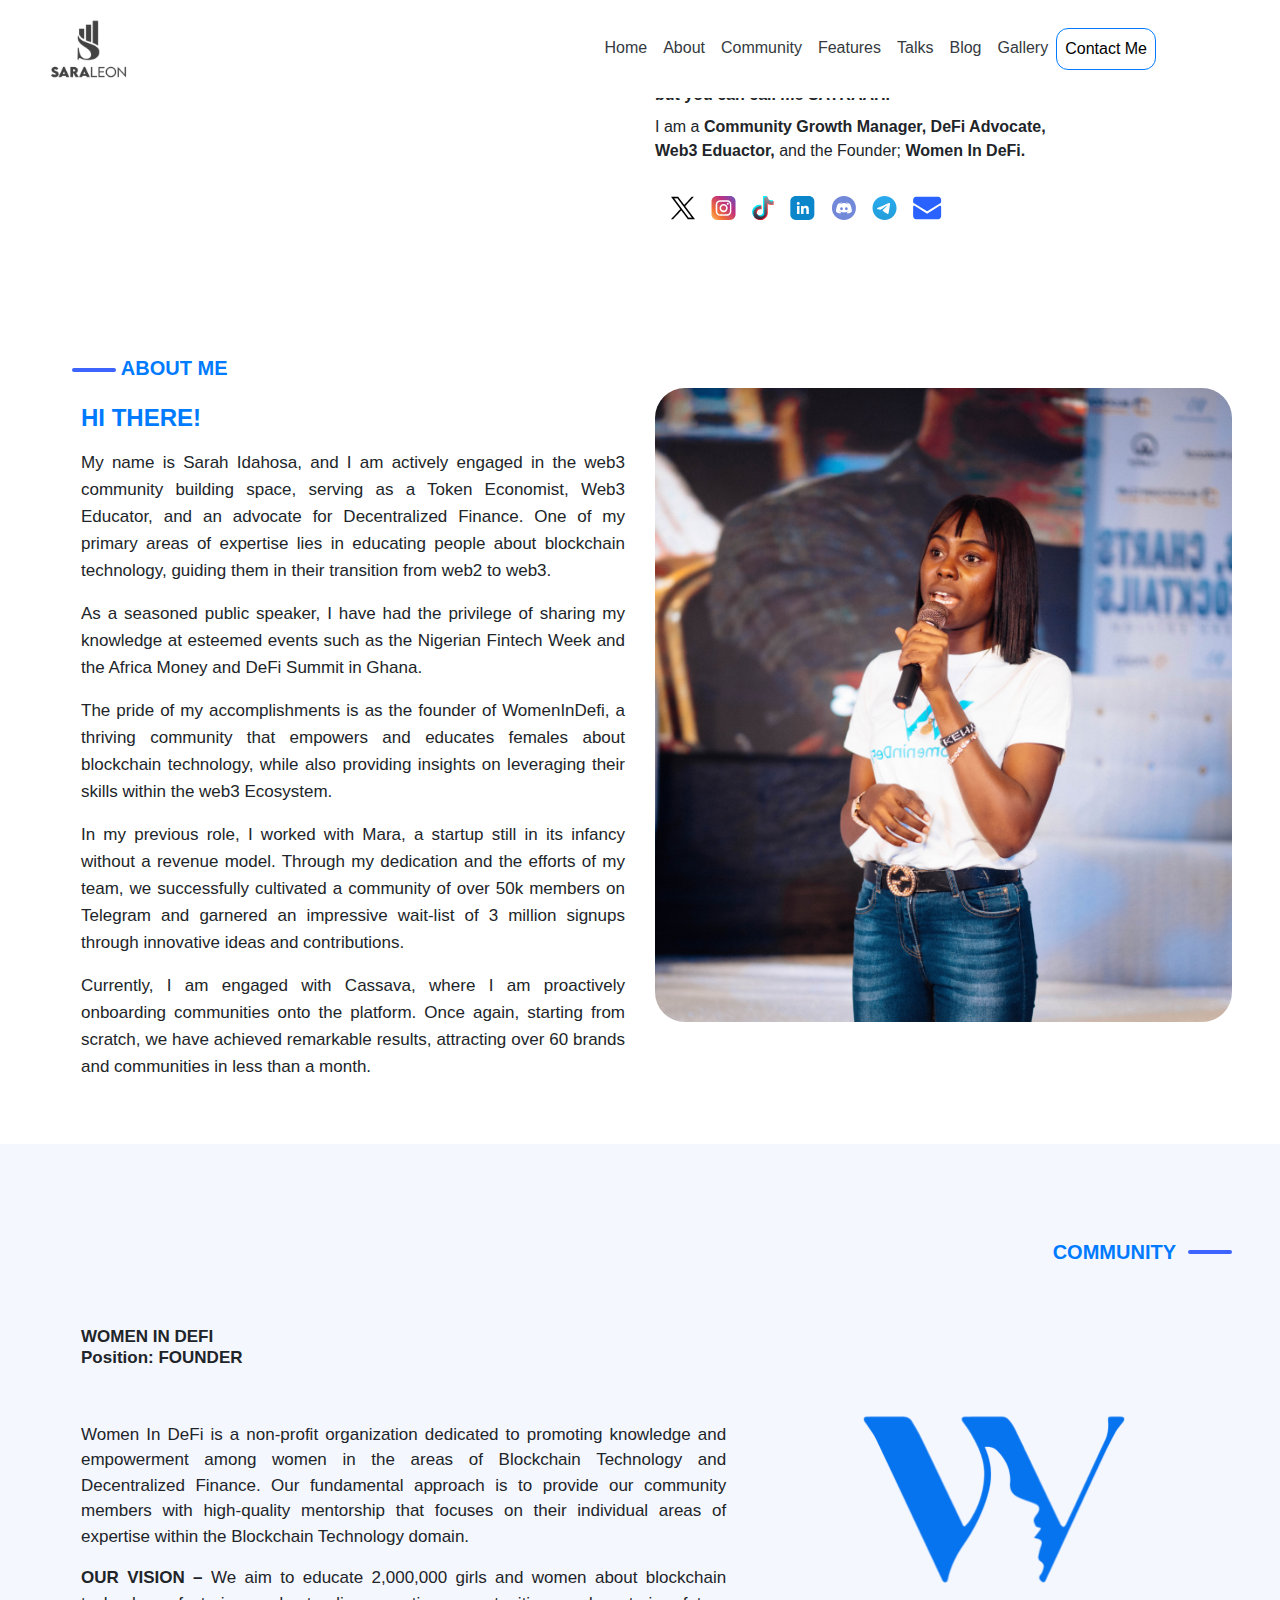
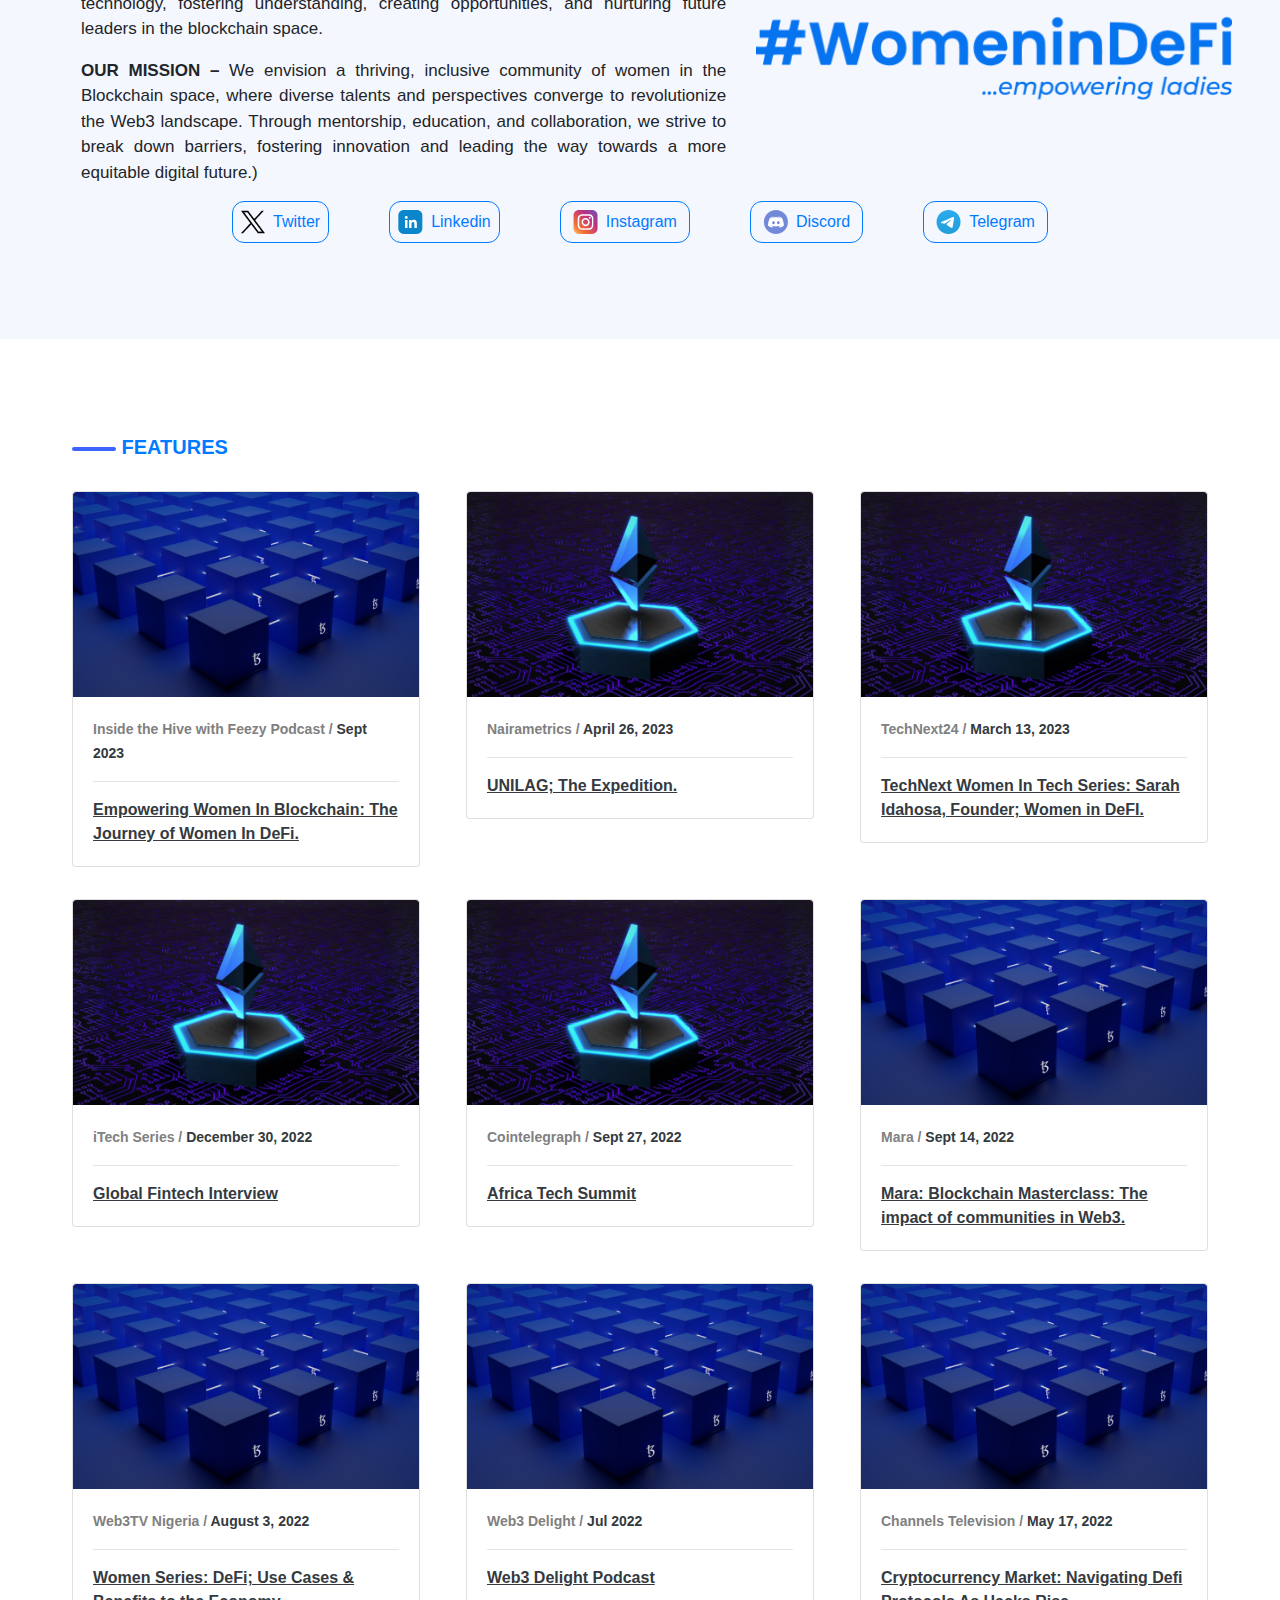
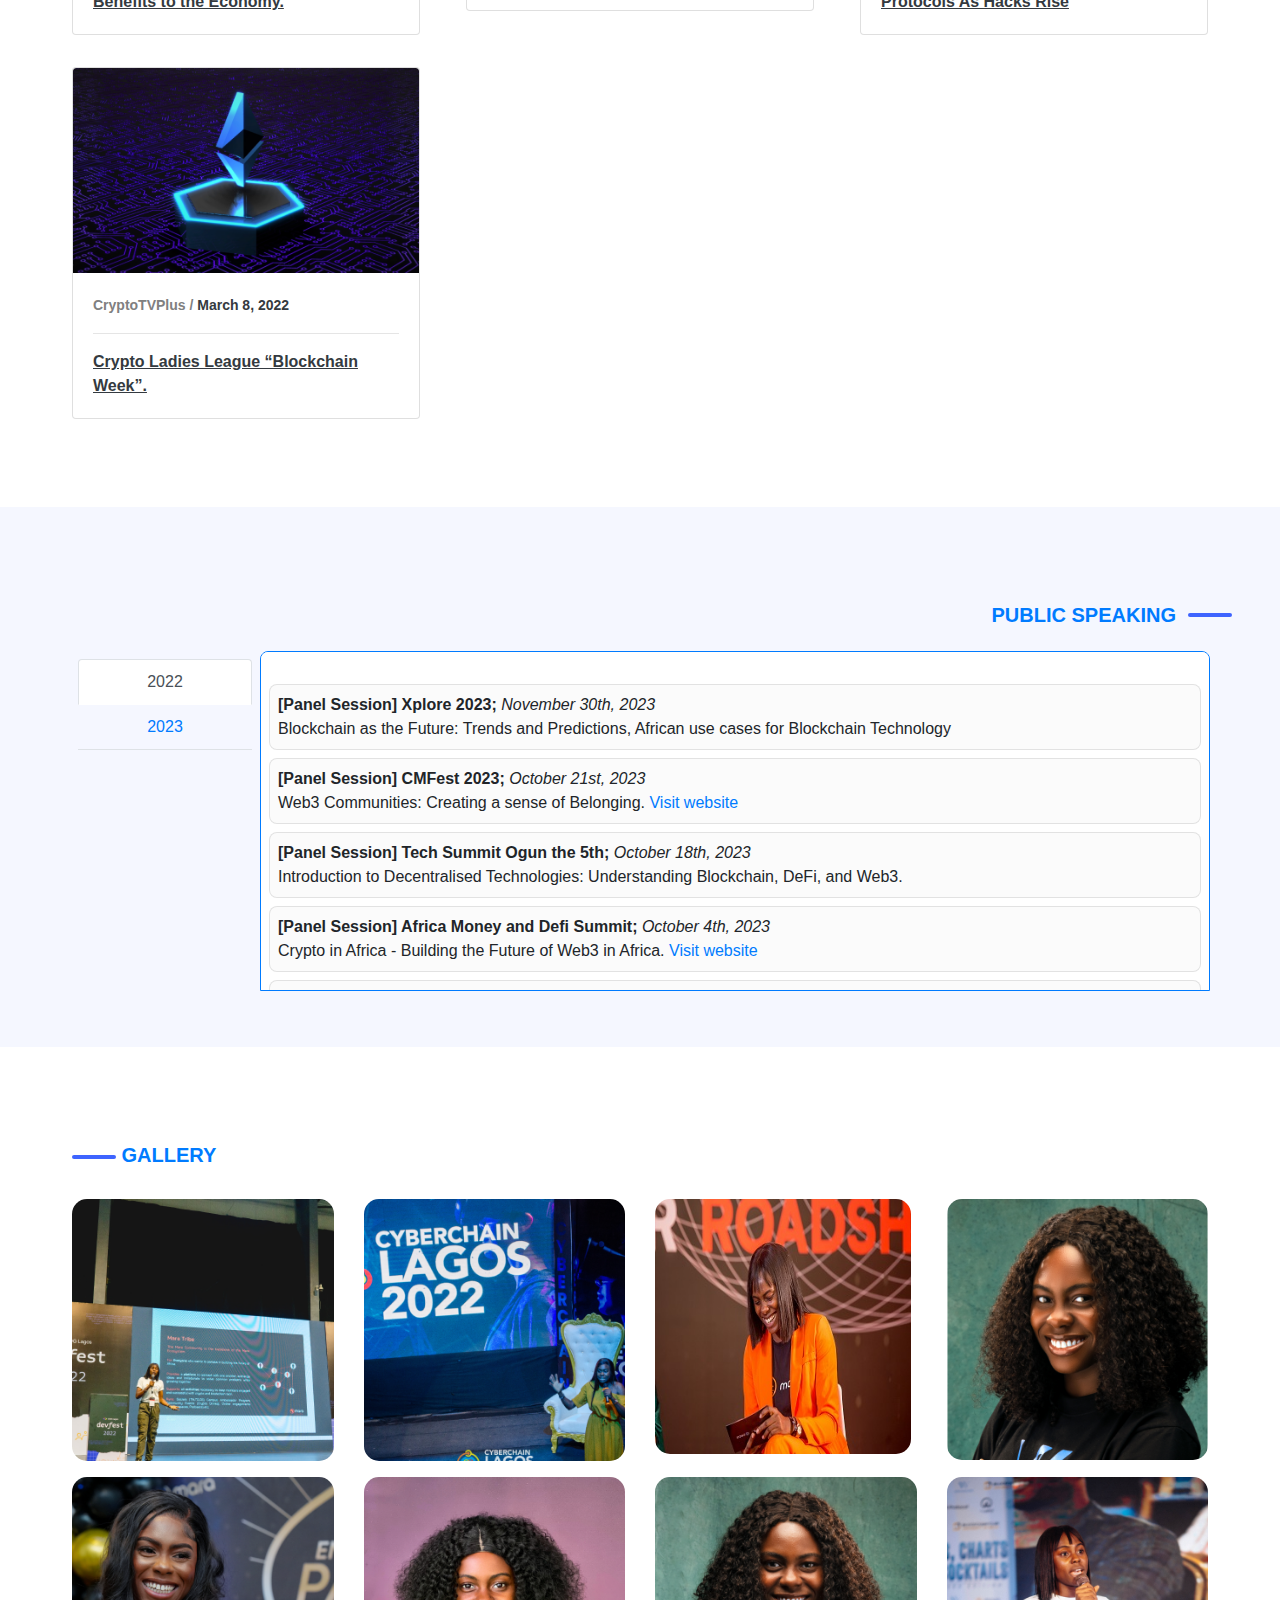
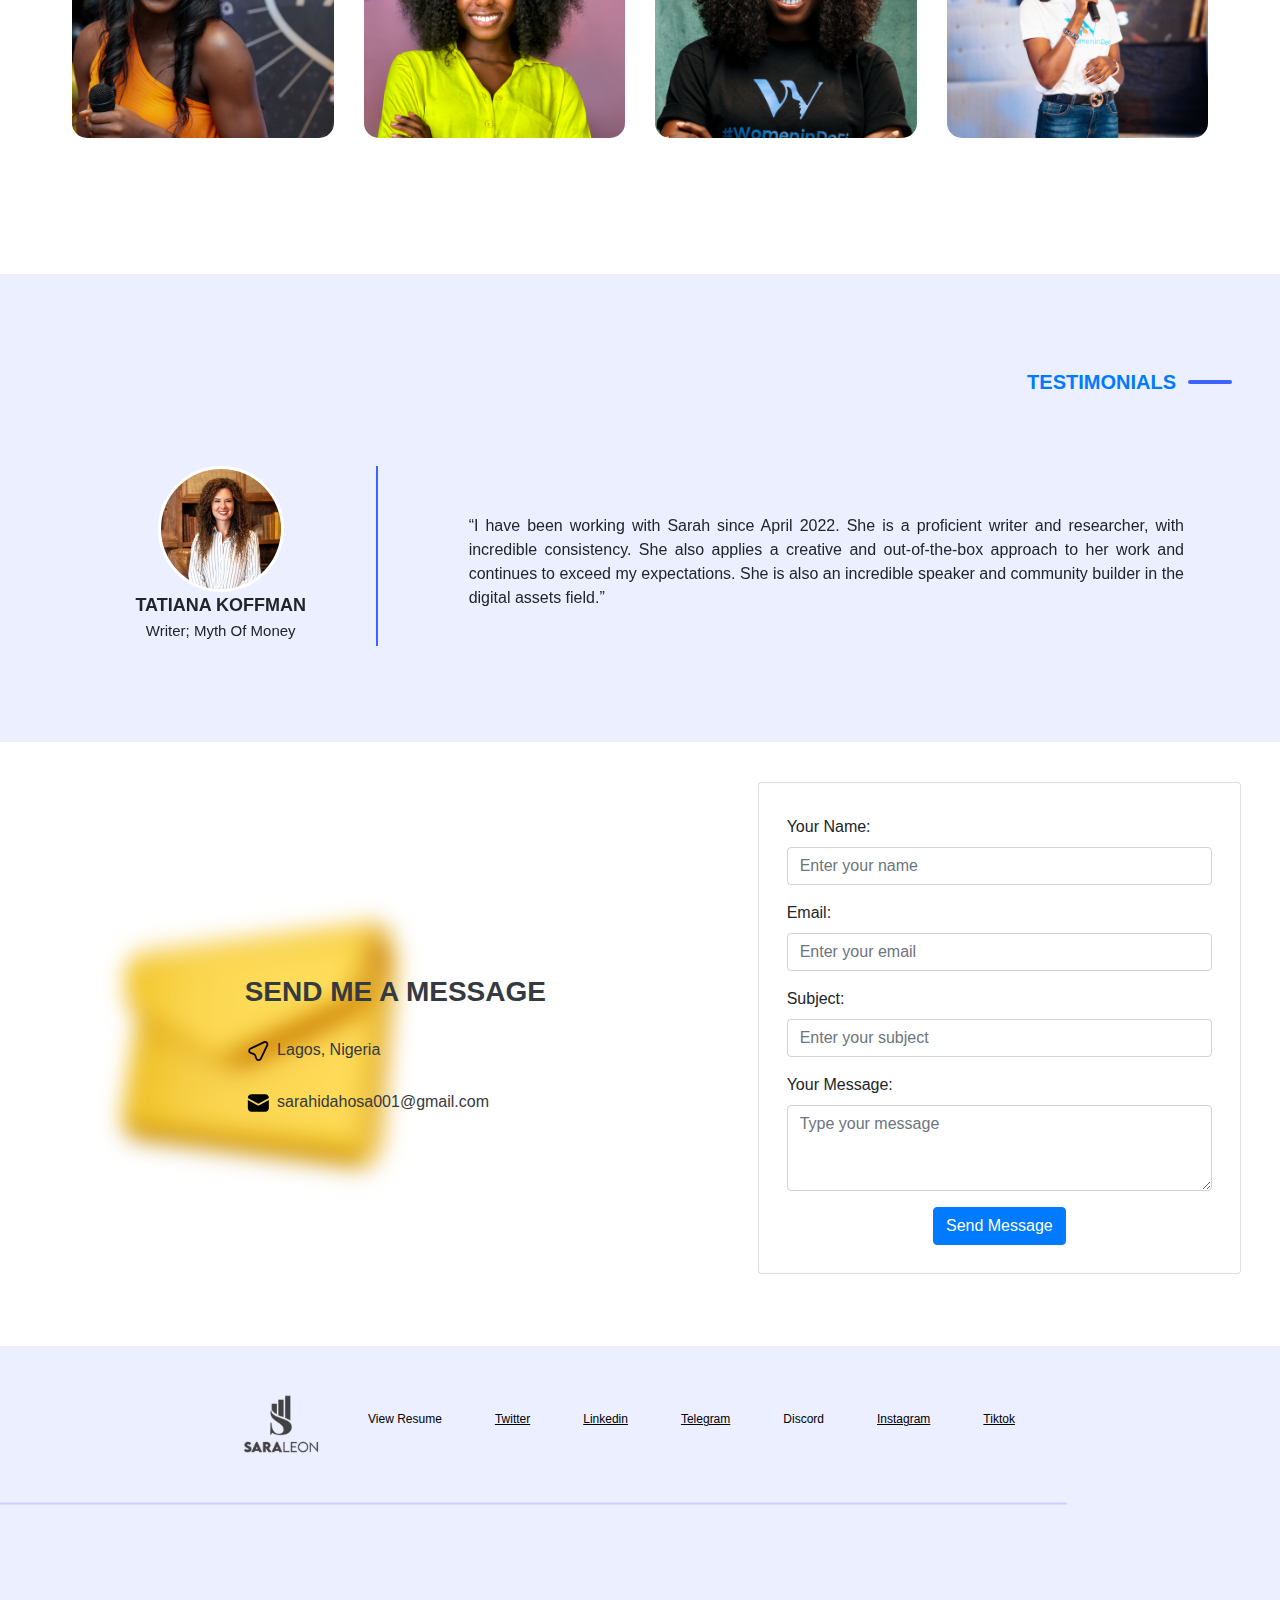
==== index.html @ cf1563a4 "navbar update" ====
<!DOCTYPE html>
<html lang="en">
  <head>
    <meta charset="UTF-8" />
    <meta name="viewport" content="width=device-width, initial-scale=1.0" />
    <link rel="stylesheet" href="assets/style.css" />
    <link rel="stylesheet" href="https://cdn.jsdelivr.net/npm/bootstrap@4.6.2/dist/css/bootstrap.min.css"/>
    <link rel="stylesheet" href="https://cdnjs.cloudflare.com/ajax/libs/font-awesome/4.7.0/css/font-awesome.min.css">    
    <title>Sarah Idahosa</title>
  </head>
  <body style="overflow-x: hidden;">

   <!-- <nav class="navbar navbar-expand-lg navbar-light bg-white fixed-top px-5 text-dark fixed-top">
  <a class="navbar-brand text-dark" href="#">
    <img src="assets/img/sara-logo.png" style="width: 80px; height: auto;" class="img-fluid" alt="logo">
  </a>
  <button class="navbar-toggler" type="button" data-toggle="collapse" data-target="#collapsibleNavbar">
    <span class="navbar-toggler-icon"></span>
  </button>
  <div class="collapse navbar-collapse px-5 justify-content-end" id="collapsibleNavbar" style="gap: 32px;">
    <ul class="navbar-nav ml-auto text-right" style="color: black; font-weight: 500; padding: 20px;">
      <li class="nav-item">
        <a class="nav-link text-dark" href="#home">Home</a>
      </li>
      <li class="nav-item">
        <a class="nav-link text-dark" href="#about">About</a>
      </li>
      <li class="nav-item">
        <a class="nav-link text-dark" href="#community">Community</a>
      </li>
      <li class="nav-item">
        <a class="nav-link text-dark" href="#features">Features</a>
      </li>
      <li class="nav-item">
        <a class="nav-link text-dark" href="#talks">Talks</a>
      </li>
      <li class="nav-item">
        <a class="nav-link text-dark" href="#blog">Blog</a>
      </li>
      <li class="nav-item">
        <a class="nav-link text-dark" href="#gallery">Gallery</a>
      </li>
      <li class="nav-item">
        <a class="nav-link btn btn-outline-primary mr-2 p-2" style="border-radius: 12px;
        border: 1px solid var(#3E64FF); font-weight: 500; color: black;" href="#contact">Contact Me</a>
      </li>
    </ul>
  </div>
</nav> -->

<nav class="navbar navbar-expand-lg navbar-light bg-white fixed-top px-5 text-dark fixed-top navbar-toggleable-md">
  
  <a class="navbar-brand text-dark" href="#">
    <img src="assets/img/sara-logo.png" style="width: 80px; height: auto;" class="img-fluid" alt="logo">
  </a>

  <button class="navbar-toggler navbar-toggler-right collapsed" type="button" data-toggle="collapse" data-target="#navbarsExampleDefault" aria-controls="navbarsExampleDefault" aria-expanded="false" aria-label="Toggle navigation">
     <!-- <span class="my-1 mx-2 close">X</span> -->
     <div class="svg-wrapper">
      <svg xmlns="http://www.w3.org/2000/svg" width="32" height="19" viewBox="0 0 32 19" fill="none">
        <rect class="line line1" width="18" height="2.79" rx="1.395" fill="black"/>
        <rect class="line line2" y="7.78998" width="32" height="2.79" rx="1.395" fill="black"/>
        <rect class="line line3" x="14" y="15.58" width="18" height="2.79" rx="1.395" fill="black"/>
      </svg>
    </div>
    
  </button>
 
  <div class="collapse navbar-collapse px-5" id="navbarsExampleDefault" style="gap: 32px;">
    <ul class="navbar-nav ml-auto text-right" style="color: black; font-weight: 500; padding: 20px;">
      <li class="nav-item">
        <a class="nav-link text-dark" href="#home">Home</a>
      </li>
      <li class="nav-item">
        <a class="nav-link text-dark" href="#about">About</a>
      </li>
      <li class="nav-item">
        <a class="nav-link text-dark" href="#community">Community</a>
      </li>
      <li class="nav-item">
        <a class="nav-link text-dark" href="#features">Features</a>
      </li>
      <li class="nav-item">
        <a class="nav-link text-dark" href="#talks">Talks</a>
      </li>
      <li class="nav-item">
        <a class="nav-link text-dark" href="#blog">Blog</a>
      </li>
      <li class="nav-item">
        <a class="nav-link text-dark" href="#gallery">Gallery</a>
      </li>
      <li class="nav-item">
        <a class="nav-link btn btn-outline-primary mr-2 p-2" style="border-radius: 12px;
        border: 1px solid var(#3E64FF); font-weight: 500; color: black;" href="#contact">Contact Me</a>
      </li>
    </ul>
  </div>
</nav>

    <!-- HERO SECTION -->
    <div class="container-fluid" id="home">
      <div class="row">
        <div class="col-lg-6 d-none d-lg-block image-column">
          <div>
            <img src="assets/img/hero-img.jfif" class="img-fluid" style="left: -100px; position: relative; background-repeat: no-repeat; border-radius: 30px"  alt="" srcset="">
          </div>
        </div>

        <div class="col-lg-6 align-items-center d-flex">
          <div class="">
            <p class="font-weight-bolder" style="color: #3E64FF;">HELLO THERE!</p>
            <h3 class="font-weight-bolder">I AM SARAH IDAHOSA, <br> <span style="font-size: 16px;"> but you can call me SAYRAAH. </span>
            </h3>
            <p>I am a <b> Community Growth Manager, DeFi Advocate, <br> Web3 Eduactor,</b> and the Founder; <b> Women In DeFi. </b></p>
            <div class="d-none social-links d-lg-flex flex-row align-items-center mt-3 p-3 ">
              <a href="x.com/saraidahosa" target="_blank"><img src="assets/img/x_icon.png" class="mr-3" alt="Twitter"></a>
              <a href="https://www.instagram.com/sarahidahosa_/" target="_blank"><img src="assets/img/instagram_icon.svg" class="mr-3" alt="Instagram"></a>
              <a href="https://www.tiktok.com/@saraidahosa" target="_blank"><img src="assets/img/tiktok_icon.svg" class="mr-3" alt="Tiktok"></a>
              <a href=": https://www.linkedin.com/in/sarahidahosa" target="_blank"><img src="assets/img/linkedin_icon.svg" class="mr-3" alt="LinkedIn"></a>
              <a href="discord.com/SaraLeon#8770" target="_blank"><img src="assets/img/discord_icon.svg" class="mr-3" alt="Discord"></a>
              <a href="https://t.me/SayraahWID" target="_blank"><img src="assets/img/telegram_icon.svg" class="mr-3" alt="Telegram"></a>
              <a href="mailto:sarahidahosa001@gmail.com" target="_blank"><img src="assets/img/gmail_icon.svg" class="mr-3" alt="Gmail"></a>
            </div> <br>

            <div class="d-lg-none text-left mt-3">
              <a href="https://womenindefi.org/" class="text-white resume-btn">
                Download Résumé <svg xmlns="http://www.w3.org/2000/svg" width="26" height="26" viewBox="0 0 26 26" fill="none">
                  <path d="M3.6499 10.9C3.6499 6.94045 3.6499 4.96015 4.8805 3.7306C6.11005 2.5 8.09035 2.5 12.0499 2.5H14.1499C18.1095 2.5 20.0898 2.5 21.3193 3.7306C22.5499 4.96015 22.5499 6.94045 22.5499 10.9V15.1C22.5499 19.0595 22.5499 21.0398 21.3193 22.2694C20.0898 23.5 18.1095 23.5 14.1499 23.5H12.0499C8.09035 23.5 6.11005 23.5 4.8805 22.2694C3.6499 21.0398 3.6499 19.0595 3.6499 15.1V10.9Z" stroke="white" stroke-width="1.575"/>
                  <path d="M8.8999 10.9H17.2999M8.8999 15.1H14.1499" stroke="white" stroke-width="1.575" stroke-linecap="round"/>
                </svg>
              </a>
            </div> 
          </div>
          
        </div>
        <!-- Rest of your code -->
      </div>
    </div>
    <!-- END OF HERO SECTION -->

    <!-- ABOUT US SECTION -->
    <div class="container-fluid p-lg-5 " id="about">
      <div class="d-flex ml-lg-4 ">
        <h5 class="text-primary font-weight-bolder text-uppercase mt-5  into-text"> <img src="assets/img/Line 2.svg" alt=""> about me </h5>
      </div>
      <div class="row">
        <div class="col-lg-6 order-lg-last">
          <div >
            <img src="assets/img/about-img.png" class="img-fluid" style="right: 0px; position: relative; background-repeat: no-repeat; border-radius: 30px;"  alt="" srcset="">
          </div>
        </div>
        <div class="col-lg-6 text-justify pl-lg-5 font12" style="font-size: 17px; line-height: 27px;" >
          <h4 class="text-primary font-weight-bolder text-uppercase mt-3 "> hi there!</h4>
          <p class="mt-3 text-justify">
            My name is Sarah Idahosa, and I am actively engaged in the web3 community building space,
             serving as a Token Economist, Web3 Educator, and an advocate for Decentralized Finance. 
             One of my primary areas of expertise lies in educating people about blockchain technology, 
             guiding them in their transition from web2 to web3.
          </p>
          <p class="">
            As a seasoned public speaker, I have had the privilege of sharing my knowledge at esteemed events such
             as the Nigerian Fintech Week and the Africa Money and DeFi Summit in Ghana.
          </p>
          <p class="">
            The pride of my accomplishments is as the founder of WomenInDefi, a thriving community that empowers and 
            educates females about blockchain technology, while also providing insights on leveraging their skills within 
            the web3 Ecosystem.
          </p>
          <p class="">
            In my previous role, I worked with Mara, a startup still in its infancy without a revenue model. Through my 
            dedication and the efforts of my team, we successfully cultivated a community of over 50k members on Telegram
             and garnered an impressive wait-list of 3 million signups through innovative ideas and contributions.
          </p>
          <p class="">
            Currently, I am engaged with Cassava, where I am proactively onboarding communities onto the platform.
             Once again, starting from scratch, we have achieved remarkable results, attracting over 60 brands and
              communities in less than a month.
          </p>
        </div>
       
      </div>
    </div>
    <!-- END OF ABOUT US SECTION -->

    <!-- COMMUNITY SECTION -->    
    <div class="container-fluid p-lg-5" id="community" style="background: rgba(62, 100, 255, 0.05);">
      <div class="d-flex">
          <h5 class="text-primary font-weight-bolder text-uppercase mt-5 ml-auto intro-text">community <img src="assets/img/Line 2.svg" alt=""></h5>
      </div>
      <div class="row">
          <div class="col-lg-7 col-md-12 text-justify pl-lg-5" style="font-size: 17px;">
              <div class="d-flex flex-sm-row flex-lg-row align-items-center align-items-lg-center" style="height: 150px;">
                <div class="mr-5 small-com" style="font-size: 17px; line-height: 21px;">
                    <span class=" font-weight-bolder text-uppercase mt-3"> women in defi</span> <br>
                    <span class="font-weight-bold">Position: FOUNDER</span>
                </div>  
                <div class="d-lg-none img-md-right">
                      <img src="assets/img/community.png" class="img-fluid" style="position: relative; background-repeat: no-repeat; border-radius: 30px; width: 120px; height: 120px;"  alt="" srcset="">
                </div> 
              </div>
              <p class="">
                Women In DeFi is a non-profit organization dedicated to promoting knowledge and empowerment among women in the
                 areas of Blockchain Technology and Decentralized Finance. Our fundamental approach is to provide our community
                  members with high-quality mentorship that focuses on their individual areas of expertise within the Blockchain
                   Technology domain.
              </p>
              <p class="">
                <b> OUR VISION  – </b> We aim to educate 2,000,000 girls and women about blockchain technology, fostering understanding,
                 creating opportunities, and nurturing future leaders in the blockchain space.
              </p>
              <p class="">
               <b> OUR MISSION – </b>We envision a thriving, inclusive community of women in the Blockchain space, where diverse talents
                 and perspectives converge to revolutionize the Web3 landscape. Through mentorship, education, and collaboration,
                  we strive to break down barriers, fostering innovation and leading the way towards a more equitable digital future.)
              </p>
          </div>
          <div class="col-lg-5 col-md-5 d-none d-lg-block">
              <div>
                  <img src="assets/img/community.png" class="img-fluid mt-5" style="position: relative; background-repeat: no-repeat; border-radius: 30px;"  alt="" srcset="">
              </div>
          </div>
      </div>
      <div class="d-none d-lg-flex flex-row justify-content-center" style="gap: 60px;">
        <a href="x.com/saraidahosa" class="btn btn-outline-primary d-flex align-items-center p-lg-2" style="border-radius: 12px; padding: 16px 32px; gap: 8px;"  target="_blank"><img src="assets/img/x_icon.png"  alt="Twitter"> Twitter</a>
        <a href="https://www.linkedin.com/in/sarahidahosa" class="btn btn-outline-primary d-flex align-items-center p-lg-2" style="border-radius: 12px; gap: 8px;" target="_blank"><img src="assets/img/linkedin_icon.svg"  alt="LinkedIn">Linkedin</a>
        <a href="https://www.instagram.com/sarahidahosa_/" class="btn btn-outline-primary d-flex align-items-center" style="border-radius: 12px; gap: 8px;"  target="_blank"><img src="assets/img/instagram_icon.svg"  alt="Instagram">Instagram</a>
        <a href="discord.com/SaraLeon#8770" class="btn btn-outline-primary d-flex align-items-center" style="border-radius: 12px; gap: 8px;" target="_blank"><img src="assets/img/discord_icon.svg"  alt="Discord">Discord</a>
        <a href="#" class="btn btn-outline-primary d-flex align-items-center" style="border-radius: 12px; gap: 8px;" target="_blank"><img src="assets/img/telegram_icon.svg"  alt="Telegram">Telegram</a>
      </div>
      <div class="d-lg-none text-center mt-3">
        <a href="https://womenindefi.org/" target="_blank" class="text-white" style="border-radius: 10.8px; height: 54px; padding: 14.4px 28.8px; gap: 7.2px; background: #3E64FF;">
          Join the Community
        </a>
      </div> <br><br>
    </div>
    <!-- END OF COMMUNITY SECTION -->

    <!-- FEATURES SECTION -->
    <div class="container-fluid p-lg-5 " id="features">
      <div class="d-flex ml-lg-4 ">
        <h5 class="text-primary font-weight-bolder text-uppercase mt-5  into-text"> <img src="assets/img/Line 2.svg" alt=""> features </h5>
      </div>
      <div class="row card-deck p-lg-3">
        
        <!-- FIRST ROW -->
        <div class="col-lg-4 col-md-6 p-2 flex-fill mb-3">
          <div class="card">
            <img src="assets/img/unsplash2.png" class="card-img-top" alt="">
            <div class="card-body">
              <span class="font-weight-bold" style="font-size: 14px; color: grey;">Inside the Hive with Feezy Podcast / <span class="text-dark">Sept 2023 </span> </span>
              <hr>
              <a href="https://open.spotify.com/episode/1RjnKtPK0nK8Mbioz3guN0" class="text-dark font-weight-bold" style="line-height: normal; text-decoration: underline;">Empowering Women In Blockchain: The Journey of Women In DeFi.</a>
            </div>
          </div>
        </div> 
        
        <div class="col-lg-4 col-md-6 p-2 flex-fill mb-3">
          <div class="card">
            <img src="assets/img/unsplash1.png" class="card-img-top img-fluid" alt="">
            <div class="card-body">
              <span class="font-weight-bold" style="font-size: 14px; color: grey;">Nairametrics / <span class="text-dark">April 26, 2023 </span> </span>
              <hr>
              <a href="https://nairametrics.com/2023/04/26/unilag-others-brace-up-for-the-expedition-conference-tec-8-0/" class="text-dark font-weight-bold" style="line-height: normal; text-decoration: underline;">UNILAG; The Expedition.</a>
            </div>
          </div>
        </div>

        <div class="col-lg-4 col-md-6 p-2 flex-fill mb-3">
          <div class="card">
            <img src="assets/img/unsplash1.png" class="card-img-top img-fluid" alt="">
            <div class="card-body">
              <span class="font-weight-bold" style="font-size: 14px; color: grey;">TechNext24 / <span class="text-dark">March 13, 2023 </span> </span>
              <hr>
              <a href="https://technext24.com/2023/03/13/sarah-idahosa-founder-of-women-in-defi/" class="text-dark font-weight-bold" style="line-height: normal; text-decoration: underline;">TechNext Women In Tech Series: Sarah Idahosa, Founder; Women in DeFI.</a>
            </div>
          </div>
        </div>
        <!-- END OF FIRST ROW -->

        <div class="d-lg-none mt-3 mx-auto" id="toggle-cards">
          <a id="toggle-text" class="text-white" style="border-radius: 10.8px; height: 54px; padding: 14.4px 28.8px; gap: 7.2px; background: #3E64FF;">
              See More 
          </a>
        </div> <br> <br><br>
      

        <!-- SECOND ROW -->
        <div class="col-lg-4 col-md-6 p-2 flex-fill mb-3 extra-card">
          <div class="card">
            <img src="assets/img/unsplash1.png" class="card-img-top img-fluid" alt="">
            <div class="card-body">
              <span class="font-weight-bold" style="font-size: 14px; color: grey;">iTech Series / <span class="text-dark">December 30, 2022 </span> </span>
              <hr>
              <a href="https://globalfintechseries.com/blockchain/global-fintech-interview-with-sarah-idahosa-founder-at-womenindefi/" class="text-dark font-weight-bold" style="line-height: normal; text-decoration: underline;">Global Fintech Interview</a>
            </div>
          </div>
        </div>
        <!-- END OF SECOND ROW -->

        <div class="col-lg-4 col-md-6 p-2 flex-fill mb-3 extra-card">
          <div class="card">
            <img src="assets/img/unsplash1.png" class="card-img-top img-fluid" alt="">
            <div class="card-body">
              <span class="font-weight-bold" style="font-size: 14px; color: grey;">Cointelegraph / <span class="text-dark">Sept 27, 2022 </span> </span>
              <hr>
              <a href="https://twitter.com/Cointelegraph/status/1574792079783362567?t=7skMDX56j7YwSv3qnL_A9g&s=19" class="text-dark font-weight-bold" style="line-height: normal; text-decoration: underline;">Africa Tech Summit</a>
            </div>
          </div>
        </div>

        <div class="col-lg-4 col-md-6 p-2 flex-fill mb-3 extra-card">
          <div class="card">
            <img src="assets/img/unsplash2.png" class="card-img-top img-fluid" alt="">
            <div class="card-body">
              <span class="font-weight-bold" style="font-size: 14px; color: grey;">Mara / <span class="text-dark">Sept 14, 2022 </span> </span>
              <hr>
              <a href="https://youtu.be/KbhvlMt_xYI" class="text-dark font-weight-bold" style="line-height: normal; text-decoration: underline;">Mara: Blockchain Masterclass: The impact of communities in Web3.</a>
            </div>
          </div>
        </div>
        <!-- END OF SECOND ROW -->

        <!-- THIRD ROW -->
        <div class="col-lg-4 col-md-6 p-2 flex-fill mb-3 extra-card">
          <div class="card">
            <img src="assets/img/unsplash2.png" class="card-img-top img-fluid" alt="">
            <div class="card-body">
              <span class="font-weight-bold" style="font-size: 14px; color: grey;">Web3TV Nigeria / <span class="text-dark">August 3, 2022 </span> </span>
              <hr>
              <a href="https://youtu.be/Kxd54Yskn9I" class="text-dark font-weight-bold" style="line-height: normal; text-decoration: underline;">Women Series: DeFi; Use Cases & Benefits to the Economy.</a>
            </div>
          </div>
        </div>

        <div class="col-lg-4 col-md-6 p-2 flex-fill mb-3 extra-card">
          <div class="card">
            <img src="assets/img/unsplash2.png" class="card-img-top img-fluid" alt="">
            <div class="card-body">
              <span class="font-weight-bold" style="font-size: 14px; color: grey;">Web3 Delight / <span class="text-dark">Jul 2022 </span> </span>
              <hr>
              <a href="https://open.spotify.com/episode/1zwkAfhTXSyPAJkFrFh43y" class="text-dark font-weight-bold" style="line-height: normal; text-decoration: underline;">Web3 Delight Podcast</a>
            </div>
          </div>
        </div>

        <div class="col-lg-4 col-md-6 p-2 flex-fill mb-3 extra-card">
          <div class="card">
            <img src="assets/img/unsplash2.png" class="card-img-top img-fluid" alt="">
            <div class="card-body">
              <span class="font-weight-bold" style="font-size: 14px; color: grey;">Channels Television / <span class="text-dark">May 17, 2022 </span> </span>
              <hr>
              <a href="https://youtu.be/ytrEaITxixQ" class="text-dark font-weight-bold" style="line-height: normal; text-decoration: underline;">Cryptocurrency Market: Navigating Defi Protocols As Hacks Rise</a>
            </div>
          </div>
        </div>
        <!-- END OF THIRD ROW -->

        <!-- FOURTH ROW -->
        <div class="col-lg-4 col-md-6 p-2 flex-fill mb-3 extra-card">
          <div class="card">
            <img src="assets/img/unsplash1.png" class="card-img-top img-fluid" alt="">
            <div class="card-body">
              <span class="font-weight-bold" style="font-size: 14px; color: grey;">CryptoTVPlus / <span class="text-dark">March 8, 2022 </span> </span>
              <hr>
              <a href="https://cryptotvplus.com/2022/03/commemorating-the-international-womens-day-crypto-ladies-league-is-set-to-host-her-first-public-event-blockchain-week-in/" class="text-dark font-weight-bold" style="line-height: normal; text-decoration: underline;">Crypto Ladies League “Blockchain Week”.</a>
            </div>
          </div>
        </div>
        
      </div>
    </div>
    <!-- END OF FEATURES SECTION -->

    <!-- TALKS SECTION -->
    <div class="container-fluid p-lg-5 " id="talks" style="background: rgba(62, 100, 255, 0.05); height: 540px;">
      <div class="d-flex">
        <h5 class="text-primary font-weight-bolder text-uppercase mt-5 ml-auto intro-text">Public Speaking <img src="assets/img/Line 2.svg" alt=""></h5>
      </div>

      <div class="container mt-3">
        <div class="row">
            <!-- Nav tabs -->
            <div class="col-lg-2 p-2">
                <ul class="nav flex-sm-row flex-lg-column nav-tabs">
                    <li class="nav-item text-center tab-div">
                        <a class="nav-link active tab-text" style="padding: 10px 20px;" data-toggle="tab" href="#first">2022</a>
                    </li>
                    <li class="nav-item text-center tab-div">
                        <a class="nav-link tab-text" style="padding: 10px 20px;" data-toggle="tab" href="#second">2023</a>
                    </li>
                </ul>
            </div> <br>
          
            <!-- TAB PANEL -->
            <div class="col-lg-10 p-0">
                <div class="tab-content pre-scrollable border border-primary bg-white" style="border-radius: 8px 8px 0px 0px; border: 1px solid #3E64FF;">
                    <div id="first" class="container tab-pane active p-2 mb-3"><br>
                      <div class="panel-tab p-2 mb-2">
                        <span class="font-weight-bold" >[Panel Session] Xplore 2023; </span> <span class="font-italic"> November 30th, 2023</span> <br>
                        <span >Blockchain as the Future: Trends and Predictions, African use cases for Blockchain Technology</span>
                      </div>
                      <div class="panel-tab p-2 mb-2">
                        <span class="font-weight-bold" >[Panel Session] CMFest 2023; </span> <span class="font-italic"> October 21st, 2023</span> <br>
                        <span >Web3 Communities: Creating a sense of Belonging. <a href="https://cmfest.africa">Visit website</a></span>
                      </div>
                      <div class="panel-tab p-2 mb-2">
                        <span class="font-weight-bold" >[Panel Session] Tech Summit Ogun the 5th; </span> <span class="font-italic"> October 18th, 2023</span> <br>
                        <span >Introduction to Decentralised Technologies: Understanding Blockchain, DeFi, and Web3.</span>
                      </div>
                      <div class="panel-tab p-2 mb-2">
                        <span class="font-weight-bold" >[Panel Session] Africa Money and Defi Summit; </span> <span class="font-italic"> October 4th, 2023</span> <br>
                        <span >Crypto in Africa - Building the Future of Web3 in Africa. <a href="https://africamoneydefisummit.com/cth_speaker/sarah-idahosa/">Visit website</a></span>
                      </div>
                      <div class="panel-tab p-2 mb-2">
                        <span class="font-weight-bold" >[Panel Session] Africa Money and Defi Summit; </span> <span class="font-italic"> October 3rd, 2023</span> <br>
                        <span >Crypto in Africa - What's Trending and What's Next? <a href="https://africamoneydefisummit.com/cth_speaker/sarah-idahosa/">Visit website</a></span>
                      </div>
                      <div class="panel-tab p-2 mb-2">
                        <span class="font-weight-bold" >SCASUMMIT 2023; </span> <span class="font-italic"> September 30th, 2023</span> <br>
                        <span >Spotlighting Women In DeFi Community.</span>
                      </div>
                      <div class="panel-tab p-2 mb-2">
                        <span class="font-weight-bold" >[Panel Session] Tenndin Unleashing the Future of Tech; </span> <span class="font-italic"> September 1st, 2023</span> <br>
                        <span >Career opportunities for teenagers in Tech.</span>
                      </div>
                      <div class="panel-tab p-2 mb-2">
                        <span class="font-weight-bold" >[Panel Session] Value First Conference 2.0; </span> <span class="font-italic"> August 15th, 2023</span> <br>
                        <span >Building a successful career in Blockchain and Web3</span>
                      </div>
                      <div class="panel-tab p-2 mb-2">
                        <span class="font-weight-bold" >Defi Code: The Emergence; </span> <span class="font-italic"> August 4th, 2023</span> <br>
                        <span >Lightning Talk on the Defi Space</span>
                      </div>
                      <div class="panel-tab p-2 mb-2">
                        <span class="font-weight-bold" >Codes, Charts and Cocktails, Western Edition 2023; </span> <span class="font-italic"> July 8th, 2023</span> <br>
                        <span >Women In Defi: Empowering Innovation for a Better Future</span>
                      </div>
                      <div class="panel-tab p-2 mb-2">
                        <span class="font-weight-bold" >[Panel Session] Xplore 2023; </span> <span class="font-italic"> November 30th, 2023</span> <br>
                        <span >Blockchain as the Future: Trends and Predictions, African use cases for Blockchain Technology</span>
                      </div>
                      <div class="panel-tab p-2 mb-2">
                        <span class="font-weight-bold" >[Panel Session] Xplore 2023; </span> <span class="font-italic"> November 30th, 2023</span> <br>
                        <span >Blockchain as the Future: Trends and Predictions, African use cases for Blockchain Technology</span>
                      </div>
                      <div class="panel-tab p-2 mb-2">
                        <span class="font-weight-bold" >[Panel Session] Xplore 2023; </span> <span class="font-italic"> November 30th, 2023</span> <br>
                        <span >Blockchain as the Future: Trends and Predictions, African use cases for Blockchain Technology</span>
                      </div>
                    </div>

                    <div id="second" class="container tab-pane p-2 mb-3"><br>
                      <div class="panel-tab p-2 mb-2">
                        <span class="font-weight-bold" >[Panel Session] Xplore 2023; </span> <span class="font-italic"> November 30th, 2023</span> <br>
                        <span >Blockchain as the Future: Trends and Predictions, African use cases for Blockchain Technology</span>
                      </div>
                      <div class="panel-tab p-2 mb-2">
                        <span class="font-weight-bold" >[Panel Session] CMFest 2023; </span> <span class="font-italic"> October 21st, 2023</span> <br>
                        <span >Web3 Communities: Creating a sense of Belonging. <a href="https://cmfest.africa">Visit website</a></span>
                      </div>
                      <div class="panel-tab p-2 mb-2">
                        <span class="font-weight-bold" >[Panel Session] Tech Summit Ogun the 5th; </span> <span class="font-italic"> October 18th, 2023</span> <br>
                        <span >Introduction to Decentralised Technologies: Understanding Blockchain, DeFi, and Web3.</span>
                      </div>
                      <div class="panel-tab p-2 mb-2">
                        <span class="font-weight-bold" >[Panel Session] Africa Money and Defi Summit; </span> <span class="font-italic"> October 4th, 2023</span> <br>
                        <span >Crypto in Africa - Building the Future of Web3 in Africa. <a href="https://africamoneydefisummit.com/cth_speaker/sarah-idahosa/">Visit website</a></span>
                      </div>
                      <div class="panel-tab p-2 mb-2">
                        <span class="font-weight-bold" >[Panel Session] Africa Money and Defi Summit; </span> <span class="font-italic"> October 3rd, 2023</span> <br>
                        <span >Crypto in Africa - What's Trending and What's Next? <a href="https://africamoneydefisummit.com/cth_speaker/sarah-idahosa/">Visit website</a></span>
                      </div>
                      <div class="panel-tab p-2 mb-2">
                        <span class="font-weight-bold" >SCASUMMIT 2023; </span> <span class="font-italic"> September 30th, 2023</span> <br>
                        <span >Spotlighting Women In DeFi Community.</span>
                      </div>
                      <div class="panel-tab p-2 mb-2">
                        <span class="font-weight-bold" >[Panel Session] Tenndin Unleashing the Future of Tech; </span> <span class="font-italic"> September 1st, 2023</span> <br>
                        <span >Career opportunities for teenagers in Tech.</span>
                      </div>
                      <div class="panel-tab p-2 mb-2">
                        <span class="font-weight-bold" >[Panel Session] Value First Conference 2.0; </span> <span class="font-italic"> August 15th, 2023</span> <br>
                        <span >Building a successful career in Blockchain and Web3</span>
                      </div>
                      <div class="panel-tab p-2 mb-2">
                        <span class="font-weight-bold" >Defi Code: The Emergence; </span> <span class="font-italic"> August 4th, 2023</span> <br>
                        <span >Lightning Talk on the Defi Space</span>
                      </div>
                      <div class="panel-tab p-2 mb-2">
                        <span class="font-weight-bold" >Codes, Charts and Cocktails, Western Edition 2023; </span> <span class="font-italic"> July 8th, 2023</span> <br>
                        <span >Women In Defi: Empowering Innovation for a Better Future</span>
                      </div>
                      <div class="panel-tab p-2 mb-2">
                        <span class="font-weight-bold" >[Panel Session] Xplore 2023; </span> <span class="font-italic"> November 30th, 2023</span> <br>
                        <span >Blockchain as the Future: Trends and Predictions, African use cases for Blockchain Technology</span>
                      </div>
                      <div class="panel-tab p-2 mb-2">
                        <span class="font-weight-bold" >[Panel Session] Xplore 2023; </span> <span class="font-italic"> November 30th, 2023</span> <br>
                        <span >Blockchain as the Future: Trends and Predictions, African use cases for Blockchain Technology</span>
                      </div>
                      <div class="panel-tab p-2 mb-2">
                        <span class="font-weight-bold" >[Panel Session] Xplore 2023; </span> <span class="font-italic"> November 30th, 2023</span> <br>
                        <span >Blockchain as the Future: Trends and Predictions, African use cases for Blockchain Technology</span>
                      </div>
                    </div>
                </div>
            </div>
            <!-- END OF TAB PANEL -->
        </div>
      </div>
    
    </div>
    <!-- END OF TALKS SECTION -->

    <!-- GALLERY SECTION -->
    <div class="container-fluid p-lg-5 mb-5" id="gallery">
      <div class="d-flex ml-lg-4 ">
        <h5 class="text-primary font-weight-bolder text-uppercase mt-5  into-text"> <img src="assets/img/Line 2.svg" alt=""> gallery </h5>
      </div>

      <div class="row p-lg-4">
        
        <div class="col-lg-3 col-sm-6 col-6 mb-3">
          <div class="gallery-item">
              <img id="myImg" class="img-fluid gallery-pic" src="assets/img/gallery-1.png" alt="">
              <div class="overlay">
                  <div class="icon jpg-text" onclick="viewJpg('assets/img/gallery-1.png')">JPG</div>
                  <div class="icon download-icon" onclick="downloadImage('assets/img/gallery-1.png')"><i class="fa fa-download"></i></div>
              </div>
          </div>
        </div>
      
        <div class="col-lg-3 col-sm-6 col-6 mb-3">
          <div class="gallery-item">
            <img class="img-fluid gallery-pic" src="assets/img/gallery-2.png" alt="">
            <div class="overlay">
              <div class="icon jpg-text" onclick="viewJpg('assets/img/gallery-2.png')">JPG</div>
              <div class="icon download-icon" onclick="downloadImage('assets/img/gallery-2.png')"><i class="fa fa-download"></i></div>
          </div>
          </div>
        </div>

        <div class="col-lg-3 col-sm-6 col-6 mb-3">
          <div class="gallery-item">
            <img class="img-fluid gallery-pic" style="height: 255px;" src="assets/img/gallery-3.1.jfif" alt="">
            <div class="overlay">
                  <div class="icon jpg-text" onclick="viewJpg('assets/img/gallery-3/1.png')">JPG</div>
                  <div class="icon download-icon" onclick="downloadImage('assets/img/gallery-3.1.png')"><i class="fa fa-download"></i></div>
              </div>
          </div>
        </div>

        <div class="col-lg-3 col-sm-6 col-6 mb-3">
          <div class="gallery-item">
            <img class="img-fluid gallery-pic" src="assets/img/gallery-4.png" alt="">
            <div class="overlay">
              <div class="icon jpg-text" onclick="viewJpg('assets/img/gallery-4.png')">JPG</div>
              <div class="icon download-icon" onclick="downloadImage('assets/img/gallery-4.png')"><i class="fa fa-download"></i></div>
          </div>
          </div>
        </div>

        <div class="col-lg-3 col-sm-6 col-6 mb-3">
          <div class="gallery-item">
            <img class="img-fluid gallery-pic" src="assets/img/gallery-5.png" alt="">
            <div class="overlay">
              <div class="icon jpg-text" onclick="viewJpg('assets/img/gallery-5.png')">JPG</div>
              <div class="icon download-icon" onclick="downloadImage('assets/img/gallery-5.png')"><i class="fa fa-download"></i></div>
          </div>
          </div>
        </div>

        <div class="col-lg-3 col-sm-6 col-6 mb-3">
          <div class="gallery-item">
            <img class="img-fluid gallery-pic" src="assets/img/gallery-6.png" alt="">
            <div class="overlay">
              <div class="icon jpg-text" onclick="viewJpg('assets/img/gallery-6.png')">JPG</div>
              <div class="icon download-icon" onclick="downloadImage('assets/img/gallery-6.png')"><i class="fa fa-download"></i></div>
          </div>
          </div>
        </div>

        <div class="col-lg-3 col-sm-6 col-6 mb-3">
          <div class="gallery-item">
            <img class="img-fluid gallery-pic" src="assets/img/gallery-7.png" alt="">
            <div class="overlay">
              <div class="icon jpg-text" onclick="viewJpg('assets/img/gallery-7.png')">JPG</div>
              <div class="icon download-icon" onclick="downloadImage('assets/img/gallery-7.png')"><i class="fa fa-download"></i></div>
          </div>
          </div>
        </div>

        <div class="col-lg-3 col-sm-6 col-6 mb-3">
          <div class="gallery-item">
            <img class="img-fluid gallery-pic" src="assets/img/gallery-8.png" alt="">
            <div class="overlay">
              <div class="icon jpg-text" onclick="viewJpg('assets/img/gallery-8.png')">JPG</div>
              <div class="icon download-icon" onclick="downloadImage('assets/img/gallery-8.png')"><i class="fa fa-download"></i></div>
          </div>
          </div>
        </div>

      </div>
    </div>
    <!-- END OF GALLERY SECTION -->

    <!-- TESTIMONIAL -->
    <div class="container-fluid p-lg-5" id="testimonial" style="background: rgba(62, 100, 255, 0.10); ">
      <div class="d-flex">
        <h5 class="text-primary font-weight-bolder text-uppercase mt-5 ml-auto intro-text">Testimonials <img src="assets/img/Line 2.svg" alt=""></h5>
      </div>
      <div id="carouselExampleIndicators" class="vert carousel slide d-flex align-items-center justify-content-center mt-3" data-ride="carousel" data-interval="5000">
        <div class="carousel-inner p-lg-5">
          <!-- FIRST TESTIMONY -->
          <div class="carousel-item active">
            <div class="row flex-row flex-lg-row">
              <div class="col-3 col-lg-3 img-div text-center">
                <img src="assets/img/tania.png" class="img-fluid testimony-img" alt=""> 
                <span class="text-bolder d-block text-uppercase test-name" >Tatiana Koffman</span> 
                <span class="test-title"> Writer; Myth Of Money</span>
              </div>
              <div class="col-lg-1 col-1 ">
                <img src="assets/img/Line 3.png" class="line-3" alt="">
              </div>
              <div class="col-8 col-lg-8 test-div">
                <p class="text-justify pt-lg-5 testimony-text">“I have been working with Sarah since April 2022. She is a proficient writer and researcher,
                  with incredible consistency. She also applies a creative and out-of-the-box approach to her work
                    and continues to exceed my expectations. She is also an incredible speaker and community builder
                    in the digital assets field.”</p>
              </div>
            </div>
          </div>

          <!-- SECOND TESTIMONY -->
          <div class="carousel-item">
            <div class="row flex-row flex-lg-row">
              <div class="col-3 col-lg-3 img-div text-center">
                <img src="assets/img/sanoh.png" class="img-fluid testimony-img" alt="">
                <span class="text-bolder d-block text-uppercase test-name" >Mouloukoh Sanoh</span>
                <span class="test-title" > Co-founder - Cassava Network</span>
              </div>
              <div class="col-lg-1 col-1">
                <img src="assets/img/Line 3.png" class="line-3" alt="">
              </div>
              <div class="col-8 col-lg-8 test-div">
                <p class="text-justify pt-lg-5 testimony-text">“I am highly pleased to commend Sarah for her outstanding contributions as a Community Manager
                  at Cassava. Her dedication to the role and her strategic insights were instrumental in driving the remarkable growth and success of our company.
                    She consistently demonstrated a deep understanding of the Web3 landscape and employed her skills diligently to implement effective strategies
                    that fostered engagement, nurtured our community, and elevated our platform's visibility.”</p>
              </div>
            </div>
          </div>

          <!-- THIRD TESTIMONY -->
          <div class="carousel-item">
            <div class="row flex-row flex-lg-row">
              <div class="col-3 col-lg-3 img-div text-center">
                <img src="assets/img/paul.png" class="img-fluid testimony-img" alt="">
                <span class="text-bolder d-block text-uppercase test-name">Paul Lalovich</span>
                <span class="test-title" > CEO, Founder; Synthetic Equity</span>
              </div>
              <div class="col-lg-1 col-1">
                <img src="assets/img/Line 3.png" class="line-3" alt="">
              </div>
              <div class="col-8 col-lg-8 test-div">
                <p class="text-justify pt-lg-5 testimony-text">“It was such a pleasure to work together with Sarah. She was always accommodating,
                  kind, and motivated. We worked together at the Web3 Delight Lagos project, and she is very applied and aims for high-quality work.
                   She is creative, smart, has excellent communication skills, and is willing to help when you need it. Sarah is the kind of person
                    who does anything for the group's benefit. A great colleague!”</p>
              </div>
            </div>
          </div>

          <!-- FOURTH TESTIMONY -->
          <div class="carousel-item">
            <div class="row flex-row flex-lg-row">
              <div class="col-3 col-lg-3 img-div text-center">
                <img src="assets/img/xeus.png" class="img-fluid testimony-img" alt=""> 
                <span class="text-bolder d-block text-uppercase test-name" >Samuel O. Oladokun</span>   
                <span class="test-title" > Founder - Nirvana Labs</span>
              </div>
              <div class="col-lg-1 col-1 ">
                <img src="assets/img/Line 3.png" class="line-3" alt="">
              </div>
              <div class="col-8 col-lg-8 test-div">
                <p class="text-justify pt-lg-5 testimony-text">“Sarah has been an invaluable member of the Nirvana Academy, embodying unwavering work ethics,
                  loyalty, and remarkable growth. Having transitioned from student to tutor, she brings a unique perspective that resonates with our students.
                   Her professionalism and commitment to our mission are evident in her outstanding contributions. Sarah excels in mentoring and leadership,
                   positively impacting student progress and personal development. I wholeheartedly recommend her for her exceptional character and capabilities.”</p>
              </div>
            </div>
          </div>
          
        </div>
        </div>
      </div>
    </div>
    </div> 
    <!-- END OF TESTIMONIAL SECTION -->

    <!-- CONTACT ME SECTION -->
    <div class="container-fluid" id="contact">
      <div class="row contact-section p-lg-4">
        <!-- Left Section with Blurred Background -->
        <div class="col-md-7 col-6 left-section">
          <img src="assets/img/envelope.png" style="width: 450px; height: 450px;" alt="Background" class="blurry-background">
          <div class="text-overlay pl-4" style="display: inline-flex; flex-direction: column; justify-content: center; align-items: flex-start; gap: 24px;">
            <span style="font-size: 28px; font-weight: 600;" class="text-dark text-uppercase">Send Me a Message</span>
            <div class="text-dark text-bold" style="font-size: 16px; font-weight: 500;"> <img src="assets/img/location-icon.svg" alt=""> Lagos, Nigeria</div>
            <div class="text-dark text-bold" style="font-size: 16px; font-weight: 500;"> <img src="assets/img/mail-icon.svg" alt=""> sarahidahosa001@gmail.com</div>
         </div>
        </div>
    
        <!-- Right Section with Contact Form -->
        <div class="col-md-5 col-6 right-section mt-3 mb-5">
          <div class="card contact-form p-lg-2">
            <div class="card-body">
              <form>
                <div class="form-group">
                  <label class="form-text" for="name">Your Name:</label>
                  <input type="text" class="form-control" id="name" placeholder="Enter your name">
                </div>
                <div class="form-group">
                  <label class="form-text" for="email">Email:</label>
                  <input type="email" class="form-control" id="email" placeholder="Enter your email">
                </div>
                <div class="form-group">
                  <label class="form-text" for="subject">Subject:</label>
                  <input type="subject" class="form-control" id="subject" placeholder="Enter your subject">
                </div>
                <div class="form-group">
                  <label class="form-text" for="message">Your Message:</label>
                  <textarea class="form-control" id="message" rows="3" placeholder="Type your message"></textarea>
                </div>
                <div class="text-center">
                  <button type="submit" class="btn btn-primary text-center">Send Message</button>
                </div>
              </form>
            </div>
          </div>
        </div>
        
      </div>

      <!-- <div class="row d-flex flex-row text-center justify-content-center mt-5 p-2" >
            <div class="col-12 d-flex flex-row text-center justify-content-center">
              <div style="height: 70px; gap: 16px; align-items: flex-start; display: inline-flex; flex-direction: column; justify-content: center;">
                <span class="text-dark text-uppercase small-text-1">Send Me a Message</span>
                <div class="text-dark text-bold small-text"> <img src="assets/img/location-icon.svg" class="small-img" alt=""> Lagos, Nigeria</div>
                <div class="text-dark text-bold small-text"> <img src="assets/img/mail-icon.svg" class="small-img" alt=""> sarahidahosa001@gmail.com</div>
              </div>
              <div class="card" style="height: ; width: 216px; border-radius: 6.247px; border: 0.521px solid #3E64FF; background: #ECEFFF;">
                <div class="card-body">
                  <form>
                    <div class="form-group">
                      <label class="form-text" for="name">Your Name:</label>
                      <input type="text" class="form-control" id="name" >
                    </div>
                    <div class="form-group">
                      <label class="form-text" for="email">Email:</label>
                      <input type="email" class="form-control" id="email">
                    </div>
                    <div class="form-group">
                      <label class="form-text" for="subject">Subject:</label>
                      <input type="subject" class="form-control" id="subject">
                    </div>
                    <div class="form-group">
                      <label class="form-text" for="message">Your Message:</label>
                      <textarea class="form-control" style="width: 174.924px;
                      height: 48.416px;
                      flex-shrink: 0;border-radius: 4.165px; border: 0.312px solid rgba(62, 100, 255, 0.50); background: #FFF;" id="message" rows="3" placeholder="Type your message"></textarea>
                    </div>
                    <div class="text-center">
                      <button type="submit" class="btn btn-primary text-center" style="font-size: 8px;">Send Message</button>
                    </div>
                  </form>
                </div>
              </div>
          </div>

      </div> -->
    </div>
    <!-- END OF CONTACT ME SECTION -->

    <!-- FOOTER -->
    <footer style="width: 100%; overflow-x: hidden;">
      <!-- <div class="row" style="padding: 0px 180px;">
        <div class="col-md-4 p-lg-5 text-center">
          <div class="mt-5 connoisseur">
            <img src="assets/img/sara-logo.png" style="width: 79px; height: 60px;" alt="">
            <span class="text-justify text-uppercase" style="font-weight: 600; font-size: 12px;">The Connoisseur of DeFi</span>
          </div>
        </div>
        <div class="col-md-8 pl-lg-5 text-center mt-5 pt-lg-5">
          <div class="mt-5 mr-lg-5 links ">
          <a class="no-line" href="">View Resume</a> 
          <a class="footer-links" href="x.com/saraidahosa">Twitter</a> 
          <a class="footer-links" href="linkedin.com/SarahIdahosa">Linkedin</a> 
          <a class="footer-links" href="">Telegram</a> 
          <a class="no-line" href="discord.com/SaraLeon#8770">Discord</a> 
          <a class="footer-links" href="https://www.instagram.com/sarahidahosa_/">Instagram</a> 
          <a class="footer-links" href="https://www.tiktok.com/@saraidahosa">Tiktok</a> 
        </div>
        </div>
      </div>

       <div class="d-flex justify-content-center">
        <svg xmlns="http://www.w3.org/2000/svg" width="1082" height="3" viewBox="0 0 1082 3" fill="none">
          <path d="M0.998047 1.5H1081" stroke="#3E64FF" stroke-opacity="0.2" stroke-width="2" stroke-linecap="round"/>
        </svg>
      </div> -->

      <div class="row">
        <div class="col-lg-12 d-flex justify-content-center justify-content-space-between p-5 d-flex">
          <img src="assets/img/sara-logo.png" style="width: 79px; height: 60px;" class="flex-start" alt="">
          <div class="mt-3 ml-lg-5 links ">
            <a class="no-line mr-lg-4" href="">View Resume</a> 
            <a class="footer-links mr-lg-4" href="x.com/saraidahosa">Twitter</a> 
            <a class="footer-links mr-lg-4" href="linkedin.com/SarahIdahosa">Linkedin</a> 
            <a class="footer-links mr-lg-4" href="">Telegram</a> 
            <a class="no-line mr-lg-4" href="discord.com/SaraLeon#8770">Discord</a> 
            <a class="footer-links mr-lg-4" href="https://www.instagram.com/sarahidahosa_/">Instagram</a> 
            <a class="footer-links mr-lg-4" href="https://www.tiktok.com/@saraidahosa">Tiktok</a> 
          </div>
        </div>
        <div class="d-flex justify-content-center">
          <svg xmlns="http://www.w3.org/2000/svg" width="1082" height="3" viewBox="0 0 1082 3" fill="none">
            <path d="M0.998047 1.5H1081" stroke="#3E64FF" stroke-opacity="0.2" stroke-width="2" stroke-linecap="round"/>
          </svg>
        </div> 

      </div>

   
    </footer>
    <!-- END OF FOOTER -->

    <!-- MODAL -->
    
    <div id="myModal" class="modal">
      <span class="close">×</span>
      <img class="modal-content" id="img01">
      <div id="caption"></div>
    </div>

    <!-- jQuery library -->
    <script src="https://code.jquery.com/jquery-3.6.4.min.js"></script>
    

    <!-- Popper JS -->
    <script src="https://cdn.jsdelivr.net/npm/popper.js@1.16.1/dist/umd/popper.min.js"></script>

    <!-- Latest compiled JavaScript -->
    <script src="https://cdn.jsdelivr.net/npm/bootstrap@4.6.2/dist/js/bootstrap.bundle.min.js"></script>
    <script src="app.js" defer></script>

  </body>
</html>
---- assets/style.css ----
html{
  scroll-behavior: smooth;
}

/* .navbar-toggler>.close {
  display:inline;
}
.navbar-toggler.collapsed>.close, .navbar-toggler:not(.collapsed)>.navbar-toggler-icon {
  display:none;
} */

.svg-wrapper.open .line1 {
  transform: rotate(45deg);
  transform-origin: top left;
}

.svg-wrapper.open .line2 {
  opacity: 0;
}

.svg-wrapper.open .line3 {
  transform: rotate(-45deg);
  transform-origin: bottom left;
}
.line {
  transition: all 1s ease;
}

.svg-wrapper.open .line1 {
  transform: rotate(45deg);
  transform-origin: top left;
}

.svg-wrapper.open .line2 {
  opacity: 0;
}

.svg-wrapper.open .line3 {
  transform: rotate(-45deg);
  transform-origin: bottom left;
}



.intro-text{
    display: inline-flex;
    justify-content: center;
    align-items: center;
    gap: 12px;
}

.resume-btn{
  border-radius: 10.8px; 
  height: 54px; 
  padding: 14.4px 28.8px; 
  gap: 7.2px; 
  background: #3E64FF; 
  text-decoration: none;
}

.card {
  position: relative;
  overflow: hidden;
}

.card-img-top {
  transition: transform 0.3s ease-in-out;
}

.card:hover .card-img-top {
  transform: scale(1.1);
}

.card-overlay {
  position: absolute;
  top: 50%;
  left: 50%;
  transform: translate(-50%, -50%);
  opacity: 0;
  transition: opacity 0.3s ease-in-out;
}

.card:hover .card-overlay {
  opacity: 1;
}

.play-button {
  font-size: 40px; /* Adjust the size of the play button */
  color: white;
  text-decoration: none;
  background-color: #000;
  padding: 10px 15px;
  border-radius: 50%;
}


.fade{
    border-radius: 8px;
    border: 0.6px solid rgba(0, 0, 0, 0.10);
    background: rgba(244, 244, 244, 0.40);
}

.panel-tab{
    border-radius: 8px; 
    border: 0.6px solid rgba(0, 0, 0, 0.10); 
    background: rgba(244, 244, 244, 0.40);
} 

.gallery-pic{
  border-radius: 15px;
}

.gallery-item {
  position: relative;
  overflow: hidden;
}

.gallery-pic {
  transition: transform 0.3s ease-in-out;
}

.gallery-item:hover .gallery-pic {
  transform: scale(1.1);
}

.overlay {
  position: absolute;
  top: 0;
  left: 0;
  right: 0;
  bottom: 0;
  display: flex;
  justify-content: space-between;
  align-items: flex-start;
  opacity: 0;
  transition: opacity 0.3s ease-in-out;
}

.gallery-item:hover .overlay {
  opacity: 1;
}
  
  .gallery-item:hover .overlay {
    opacity: 1;
  }
  
  .icon {
    margin: 10px;
    cursor: pointer;
    color: white;
    font-size: 18px;
    background-color: #3E64FF; /* Set background color to blue */
    border-radius: 5px;
    padding: 5px;
  }
  
  .icon:hover {
    transform: scale(1.2);
  }
  
  .jpg-text {
    background-color: white;
    color: black;
    padding: 5px;
    border-radius: 5px;
  }

  .vert .carousel-item-next.carousel-item-left,
.vert .carousel-item-prev.carousel-item-right {
    -webkit-transform: translate3d(0, 0, 0);
            transform: translate3d(0, 0, 0);
}

.vert .carousel-item-next,
.vert .active.carousel-item-right {
    -webkit-transform: translate3d(0, 100%, 0);
            transform: translate3d(0, 100% 0);
}

.vert .carousel-item-prev,
.vert .active.carousel-item-left {
-webkit-transform: translate3d(0,-100%, 0);
        transform: translate3d(0,-100%, 0);
}

.testimony-img{
  border-radius: 50%; 
  border: solid 3px white;
}

.test-name{
  font-size: 18px;
  font-weight: 700;
}

.test-title{
  font-size: 15px; 
  font-weight: 400;
}

@keyframes fadeInUp {
  from {
    opacity: 0;
    transform: translate3d(0, 100%, 0);
  }

  to {
    opacity: 1;
    transform: translate3d(0, 0, 0);
  }
}

.carousel-item {
  animation-name: fadeInUp;
  animation-duration: 1s;
}

.contact-section {
  display: flex;
  justify-content: center;
  align-items: center;
  /* height: 100vh; */
}

.contact-form{
  width: 100%;
  border-radius: 12px; 
  border: 1px solid rgba(62, 100, 255, 0.50);
  background: rgba(244, 244, 244, 0.50);
}

.left-section {
  flex: 1;
  position: relative;
  overflow: hidden;
}

.blurry-background {
  width: 100%;
  height: 100%;
  filter: blur(8px);
}

.text-overlay {
  position: absolute;
  top: 50%;
  left: 50%;
  transform: translate(-50%, -50%);
  color: white;
  text-align: center;
}

.form-text{
  font-weight: 500;
  text-align: justify;
}  

footer{
  width: 1440px; 
  height: 299px; 
  flex-shrink: 0; 
  background: rgba(62, 100, 255, 0.10);
}

.connoisseur{
  display: inline-flex;
  flex-direction: column;
  justify-content: center;
  align-items: center;
  gap: 4px;
}

.links{
  display: inline-flex;
  
  align-items: flex-start;
  gap: 29px;
}

.footer-links{
  color: black;
  text-decoration: underline;
  font-weight: 500;
  font-size: 12px;
}

.no-line{
  color: black; 
  font-size: 12px; 
  font-weight: 500;
}

.card-hidden {
  display: none;
}

.modal {
  /* ...existing styles... */
  transition: opacity 0.5s ease;
}



/* MOBILE VIEW */

@media (max-width: 768px) {

  #home {
    background: url('img/hero-img.jfif') no-repeat center center fixed; 
    -webkit-background-size: cover;
    -moz-background-size: cover;
    -o-background-size: cover;
    background-size: cover;
    height: 544px;
    color: white;
    display: flex;
    align-items: center;
    justify-content: center;
  }

  .image-column {
    display: none;
  }

  .extra-card {
    display: none;
  }

  @keyframes slideDown {
    0% {
      transform: translateY(-100%);
      opacity: 0;
    }
    100% {
      transform: translateY(0);
      opacity: 1;
    }
  }
  
  @keyframes slideUp {
    0% {
      transform: translateY(0);
      opacity: 1;
    }
    100% {
      transform: translateY(-100%);
      opacity: 0;
    }
  }
  
  .extra-card {
    animation-duration: 0.5s;
  }

  .tab-text{
    color: black;
    font-size: 12px;
    font-weight: 500;
  }

  .panel-tab{
    font-size: 10px;
  }

  .gallery-item{
    width: 170px;
    max-height: 150px;
  }

  .overlay {
      opacity: 1;
  }

  .icon {
  margin: 10px;
  cursor: pointer;
  color: white;
  font-size: 18px;
  background-color: #3E64FF; /* Set background color to blue */
  border-radius: 5px;
  padding: 5px;
  }

  .icon:hover { 
  transform: scale(1.2);
  }

  .jpg-text {
  background-color: white;
  color: black;
  padding: 5px;
  border-radius: 5px;
  }

  .test-div {
    display: flex;
    flex-direction: column;
    justify-content: center;
    align-items: center;
  }
  
  .testimony-img {
    width: 80%;
    height: auto;
  }
  
  .testimony-text {
    font-size: 7px;
    text-align: justify;
    padding-top: 10px;
  }
  
  .test-name {
    font-size: 6px;
    font-weight: 700;
    display: block;
  }
  
  .test-title {
    font-size: 5.5px;
    font-weight: 400;
    display: block;
  }

  .line-3{
    height: 70px;
    width: 1px;
  }

  #testimonial{
    height: 230px;
  }

  .carousel-item{
    height: 100px;
  }

  .small-text{
    font-size: 8px;
    font-weight: 500;
  }

  .small-text-1{
    font-size: 12px;
    font-weight: 600;
  }

  .small-img{
    width: 15.6px;
    height: 15.6px;
  }

  .form-text{
    font-size: 6.3px;
    font-weight: 500;
  }

  .form-control{
    width: 174.924px;
height: 20.824px;
flex-shrink: 0;
border-radius: 4.165px;
border: 0.312px solid rgba(62, 100, 255, 0.50);
background: #FFF;
  }

}

/* TABLET VIEW */

@media (min-width: 768px) {
  .img-md-right {
    display: flex;
    justify-content: flex-end;
  }
}
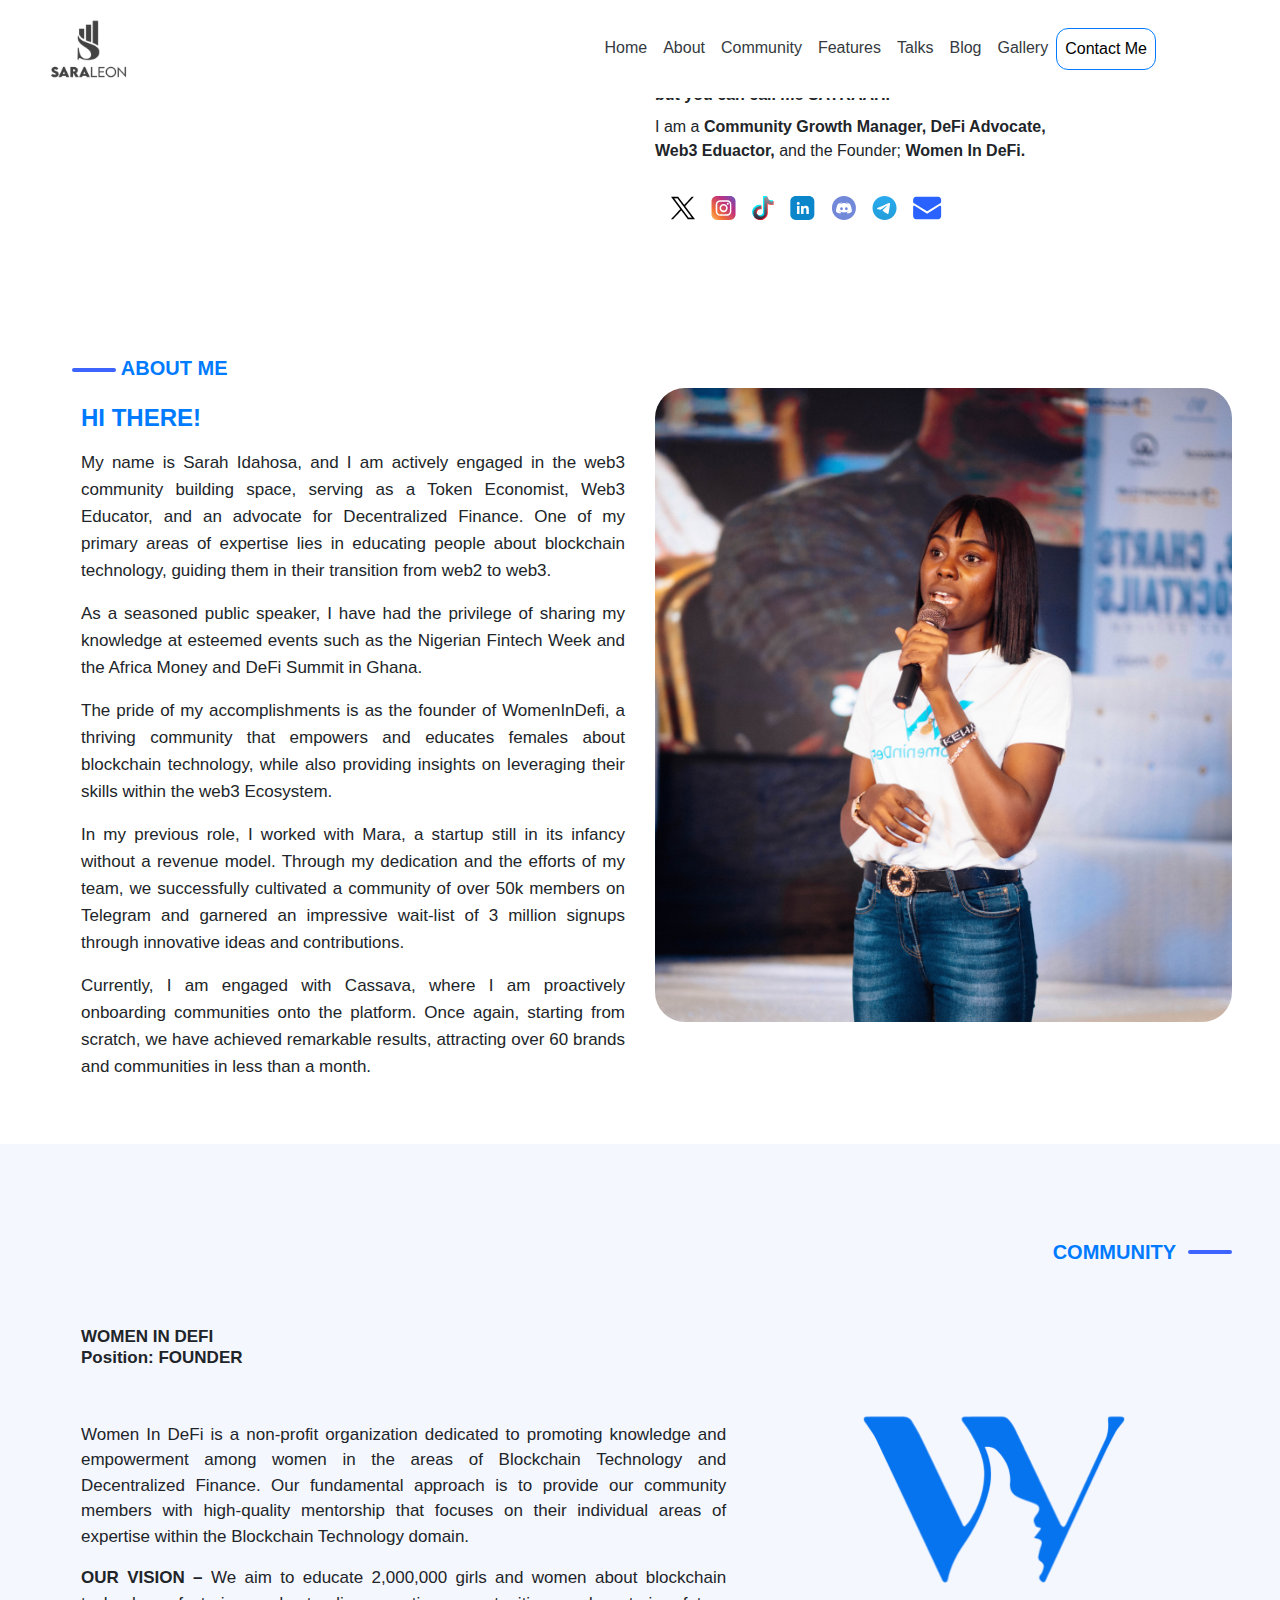
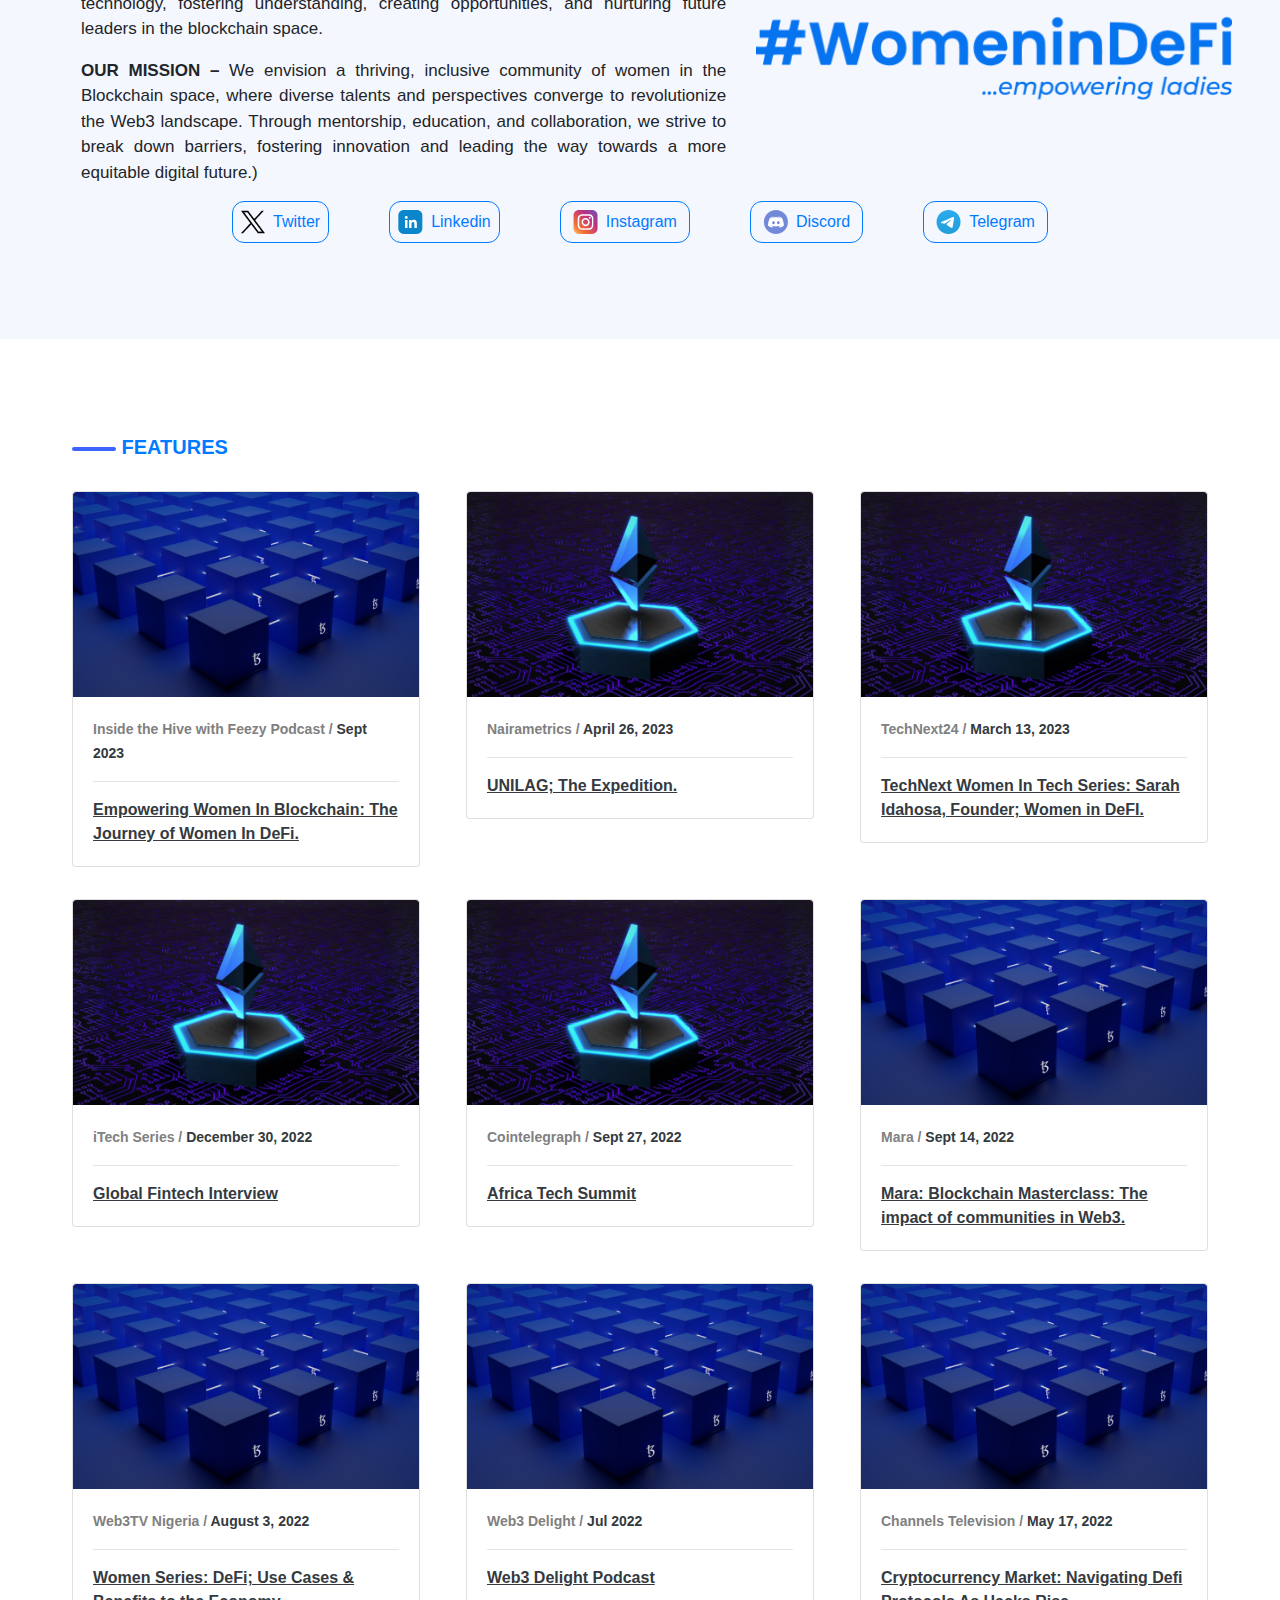
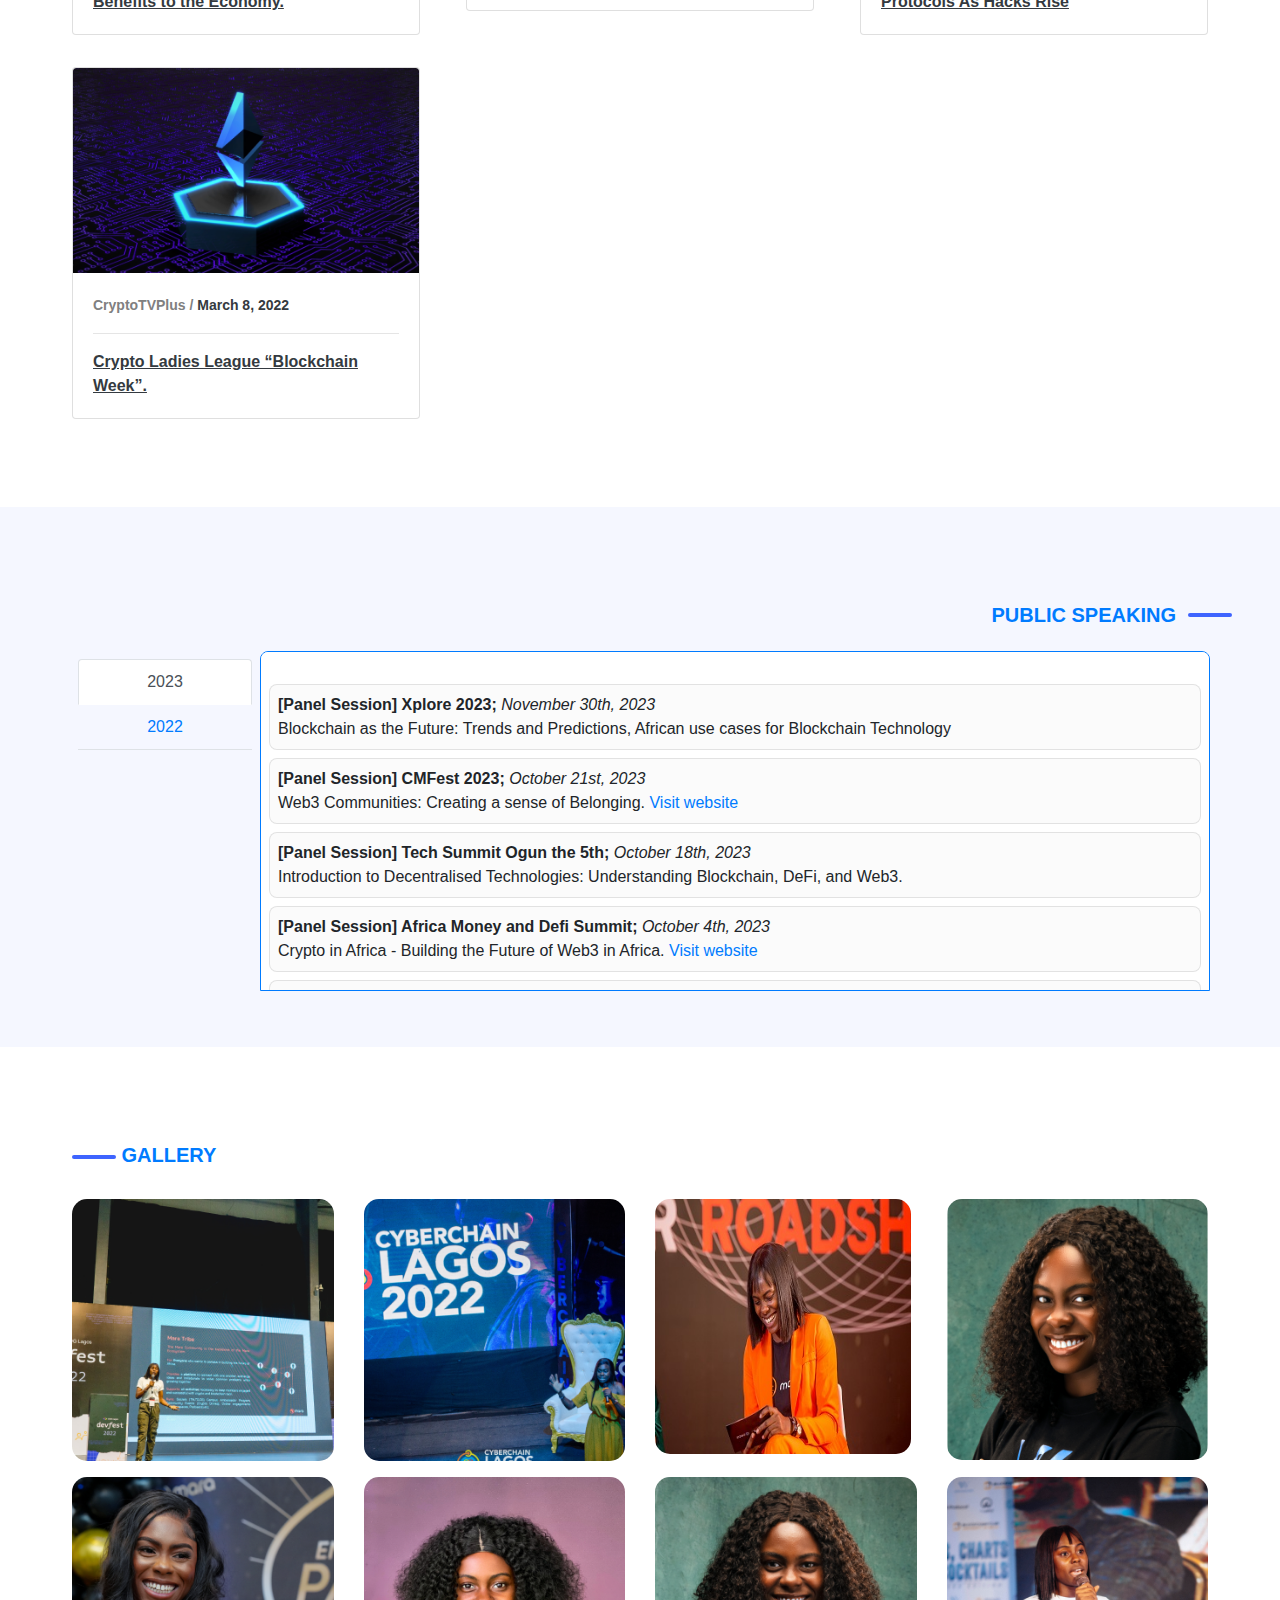
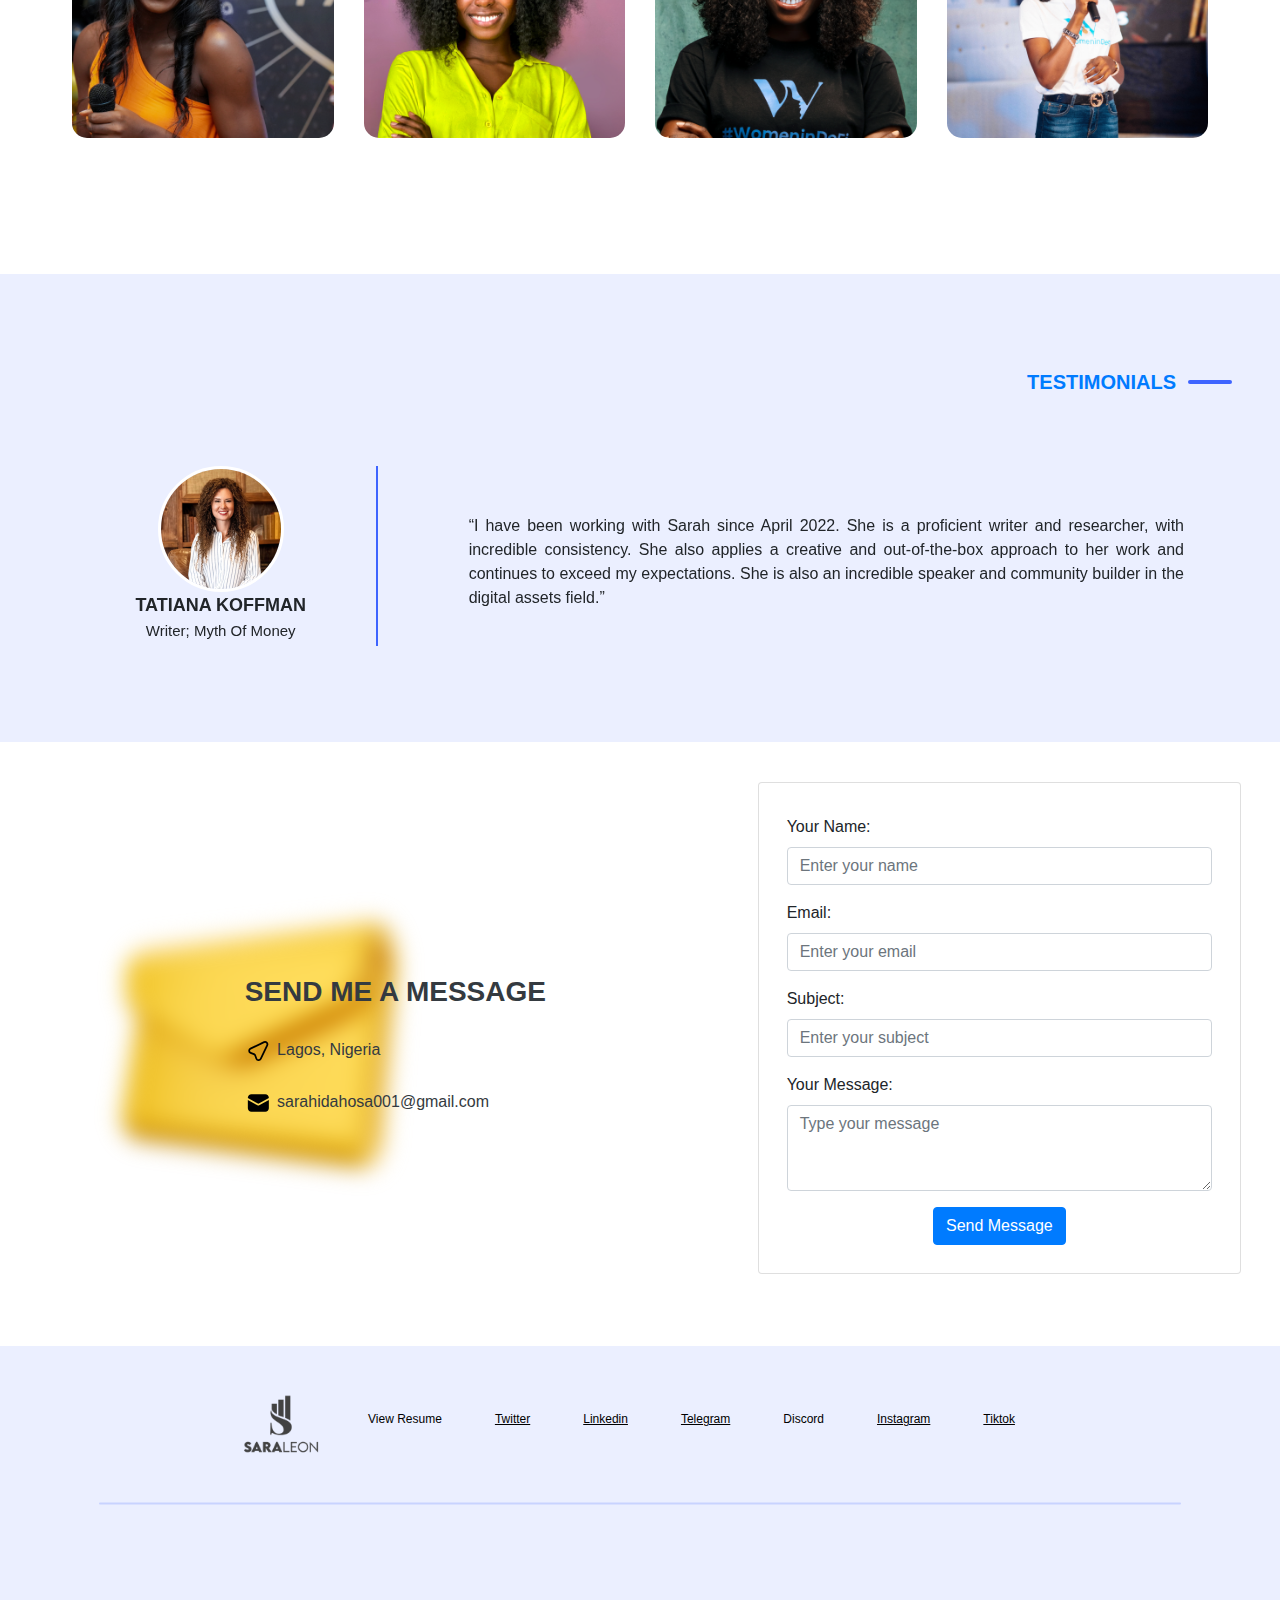
==== commit 60f75709: "mobile update" ====
--- a/index.html
+++ b/index.html
@@ -99,7 +99,7 @@
 
     <!-- HERO SECTION -->
     <div class="container-fluid" id="home">
-      <div class="row">
+      <div class="row divv">
         <div class="col-lg-6 d-none d-lg-block image-column">
           <div>
             <img src="assets/img/hero-img.jfif" class="img-fluid" style="left: -100px; position: relative; background-repeat: no-repeat; border-radius: 30px"  alt="" srcset="">
@@ -107,11 +107,11 @@
         </div>
 
         <div class="col-lg-6 align-items-center d-flex">
-          <div class="">
-            <p class="font-weight-bolder" style="color: #3E64FF;">HELLO THERE!</p>
-            <h3 class="font-weight-bolder">I AM SARAH IDAHOSA, <br> <span style="font-size: 16px;"> but you can call me SAYRAAH. </span>
+          <div class="hero-div">
+            <p class="font-weight-bolder intro-head hello-there" style="color: #3E64FF;">HELLO THERE!</p>
+            <h3 class="font-weight-bolder sarah">I AM SARAH IDAHOSA, <br> <span class="hero-call" style="font-size: 16px;"> but you can call me <span class="sayrah"> SAYRAAH.</span> </span>
             </h3>
-            <p>I am a <b> Community Growth Manager, DeFi Advocate, <br> Web3 Eduactor,</b> and the Founder; <b> Women In DeFi. </b></p>
+            <p class="hero-text">I am a <b class="hero-bold"> Community Growth Manager, DeFi Advocate, <br> Web3 Eduactor,</b> and the Founder; <b> Women In DeFi. </b></p>
             <div class="d-none social-links d-lg-flex flex-row align-items-center mt-3 p-3 ">
               <a href="x.com/saraidahosa" target="_blank"><img src="assets/img/x_icon.png" class="mr-3" alt="Twitter"></a>
               <a href="https://www.instagram.com/sarahidahosa_/" target="_blank"><img src="assets/img/instagram_icon.svg" class="mr-3" alt="Instagram"></a>
@@ -133,7 +133,6 @@
           </div>
           
         </div>
-        <!-- Rest of your code -->
       </div>
     </div>
     <!-- END OF HERO SECTION -->
@@ -141,37 +140,37 @@
     <!-- ABOUT US SECTION -->
     <div class="container-fluid p-lg-5 " id="about">
       <div class="d-flex ml-lg-4 ">
-        <h5 class="text-primary font-weight-bolder text-uppercase mt-5  into-text"> <img src="assets/img/Line 2.svg" alt=""> about me </h5>
+        <h5 class="text-primary font-weight-bolder text-uppercase mt-5 intro-head into-text"> <img src="assets/img/Line 2.svg" alt=""> about me </h5>
       </div>
       <div class="row">
         <div class="col-lg-6 order-lg-last">
           <div >
-            <img src="assets/img/about-img.png" class="img-fluid" style="right: 0px; position: relative; background-repeat: no-repeat; border-radius: 30px;"  alt="" srcset="">
-          </div>
-        </div>
-        <div class="col-lg-6 text-justify pl-lg-5 font12" style="font-size: 17px; line-height: 27px;" >
-          <h4 class="text-primary font-weight-bolder text-uppercase mt-3 "> hi there!</h4>
-          <p class="mt-3 text-justify">
+            <img src="assets/img/about-img.png" class="img-fluid about-img" style="right: 0px; position: relative; background-repeat: no-repeat; border-radius: 30px;"  alt="" srcset="">
+          </div>
+        </div>
+        <div class="col-lg-6 text-justify pl-lg-5" style="font-size: 17px; line-height: 27px;" >
+          <h4 class="text-primary font-weight-bolder text-uppercase mt-3 hi-there"> hi there!</h4>
+          <p class="mt-3 text-justify font12">
             My name is Sarah Idahosa, and I am actively engaged in the web3 community building space,
              serving as a Token Economist, Web3 Educator, and an advocate for Decentralized Finance. 
              One of my primary areas of expertise lies in educating people about blockchain technology, 
              guiding them in their transition from web2 to web3.
           </p>
-          <p class="">
+          <p class="font12">
             As a seasoned public speaker, I have had the privilege of sharing my knowledge at esteemed events such
              as the Nigerian Fintech Week and the Africa Money and DeFi Summit in Ghana.
           </p>
-          <p class="">
+          <p class="font12">
             The pride of my accomplishments is as the founder of WomenInDefi, a thriving community that empowers and 
             educates females about blockchain technology, while also providing insights on leveraging their skills within 
             the web3 Ecosystem.
           </p>
-          <p class="">
+          <p class="font12">
             In my previous role, I worked with Mara, a startup still in its infancy without a revenue model. Through my 
             dedication and the efforts of my team, we successfully cultivated a community of over 50k members on Telegram
              and garnered an impressive wait-list of 3 million signups through innovative ideas and contributions.
           </p>
-          <p class="">
+          <p class="font12">
             Currently, I am engaged with Cassava, where I am proactively onboarding communities onto the platform.
              Once again, starting from scratch, we have achieved remarkable results, attracting over 60 brands and
               communities in less than a month.
@@ -185,30 +184,30 @@
     <!-- COMMUNITY SECTION -->    
     <div class="container-fluid p-lg-5" id="community" style="background: rgba(62, 100, 255, 0.05);">
       <div class="d-flex">
-          <h5 class="text-primary font-weight-bolder text-uppercase mt-5 ml-auto intro-text">community <img src="assets/img/Line 2.svg" alt=""></h5>
+          <h5 class="text-primary font-weight-bolder text-uppercase mt-5 ml-auto intro-text intro-head">community <img src="assets/img/Line 2.svg" alt=""></h5>
       </div>
       <div class="row">
           <div class="col-lg-7 col-md-12 text-justify pl-lg-5" style="font-size: 17px;">
               <div class="d-flex flex-sm-row flex-lg-row align-items-center align-items-lg-center" style="height: 150px;">
                 <div class="mr-5 small-com" style="font-size: 17px; line-height: 21px;">
-                    <span class=" font-weight-bolder text-uppercase mt-3"> women in defi</span> <br>
-                    <span class="font-weight-bold">Position: FOUNDER</span>
+                    <span class=" font-weight-bolder text-uppercase mt-3 comm-head"> women in defi</span> <br>
+                    <span class="font-weight-bold comm-position">Position: FOUNDER</span>
                 </div>  
                 <div class="d-lg-none img-md-right">
                       <img src="assets/img/community.png" class="img-fluid" style="position: relative; background-repeat: no-repeat; border-radius: 30px; width: 120px; height: 120px;"  alt="" srcset="">
                 </div> 
               </div>
-              <p class="">
+              <p class="font12">
                 Women In DeFi is a non-profit organization dedicated to promoting knowledge and empowerment among women in the
                  areas of Blockchain Technology and Decentralized Finance. Our fundamental approach is to provide our community
                   members with high-quality mentorship that focuses on their individual areas of expertise within the Blockchain
                    Technology domain.
               </p>
-              <p class="">
+              <p class="font12">
                 <b> OUR VISION  – </b> We aim to educate 2,000,000 girls and women about blockchain technology, fostering understanding,
                  creating opportunities, and nurturing future leaders in the blockchain space.
               </p>
-              <p class="">
+              <p class="font12">
                <b> OUR MISSION – </b>We envision a thriving, inclusive community of women in the Blockchain space, where diverse talents
                  and perspectives converge to revolutionize the Web3 landscape. Through mentorship, education, and collaboration,
                   we strive to break down barriers, fostering innovation and leading the way towards a more equitable digital future.)
@@ -238,7 +237,7 @@
     <!-- FEATURES SECTION -->
     <div class="container-fluid p-lg-5 " id="features">
       <div class="d-flex ml-lg-4 ">
-        <h5 class="text-primary font-weight-bolder text-uppercase mt-5  into-text"> <img src="assets/img/Line 2.svg" alt=""> features </h5>
+        <h5 class="text-primary font-weight-bolder text-uppercase mt-5 intro-head into-text"> <img src="assets/img/Line 2.svg" alt=""> features </h5>
       </div>
       <div class="row card-deck p-lg-3">
         
@@ -247,9 +246,9 @@
           <div class="card">
             <img src="assets/img/unsplash2.png" class="card-img-top" alt="">
             <div class="card-body">
-              <span class="font-weight-bold" style="font-size: 14px; color: grey;">Inside the Hive with Feezy Podcast / <span class="text-dark">Sept 2023 </span> </span>
-              <hr>
-              <a href="https://open.spotify.com/episode/1RjnKtPK0nK8Mbioz3guN0" class="text-dark font-weight-bold" style="line-height: normal; text-decoration: underline;">Empowering Women In Blockchain: The Journey of Women In DeFi.</a>
+              <span class="font-weight-bold feature-text" style="font-size: 14px; color: grey;">Inside the Hive with Feezy Podcast / <span class="text-dark">Sept 2023 </span> </span>
+              <hr>
+              <a href="https://open.spotify.com/episode/1RjnKtPK0nK8Mbioz3guN0" class="text-dark font-weight-bold feature-link" style="line-height: normal; text-decoration: underline;">Empowering Women In Blockchain: The Journey of Women In DeFi.</a>
             </div>
           </div>
         </div> 
@@ -258,9 +257,9 @@
           <div class="card">
             <img src="assets/img/unsplash1.png" class="card-img-top img-fluid" alt="">
             <div class="card-body">
-              <span class="font-weight-bold" style="font-size: 14px; color: grey;">Nairametrics / <span class="text-dark">April 26, 2023 </span> </span>
-              <hr>
-              <a href="https://nairametrics.com/2023/04/26/unilag-others-brace-up-for-the-expedition-conference-tec-8-0/" class="text-dark font-weight-bold" style="line-height: normal; text-decoration: underline;">UNILAG; The Expedition.</a>
+              <span class="font-weight-bold feature-text" style="font-size: 14px; color: grey;">Nairametrics / <span class="text-dark">April 26, 2023 </span> </span>
+              <hr>
+              <a href="https://nairametrics.com/2023/04/26/unilag-others-brace-up-for-the-expedition-conference-tec-8-0/" class="text-dark font-weight-bold feature-link" style="line-height: normal; text-decoration: underline;">UNILAG; The Expedition.</a>
             </div>
           </div>
         </div>
@@ -269,9 +268,9 @@
           <div class="card">
             <img src="assets/img/unsplash1.png" class="card-img-top img-fluid" alt="">
             <div class="card-body">
-              <span class="font-weight-bold" style="font-size: 14px; color: grey;">TechNext24 / <span class="text-dark">March 13, 2023 </span> </span>
-              <hr>
-              <a href="https://technext24.com/2023/03/13/sarah-idahosa-founder-of-women-in-defi/" class="text-dark font-weight-bold" style="line-height: normal; text-decoration: underline;">TechNext Women In Tech Series: Sarah Idahosa, Founder; Women in DeFI.</a>
+              <span class="font-weight-bold feature-text" style="font-size: 14px; color: grey;">TechNext24 / <span class="text-dark">March 13, 2023 </span> </span>
+              <hr>
+              <a href="https://technext24.com/2023/03/13/sarah-idahosa-founder-of-women-in-defi/" class="text-dark font-weight-bold feature-link" style="line-height: normal; text-decoration: underline;">TechNext Women In Tech Series: Sarah Idahosa, Founder; Women in DeFI.</a>
             </div>
           </div>
         </div>
@@ -289,9 +288,9 @@
           <div class="card">
             <img src="assets/img/unsplash1.png" class="card-img-top img-fluid" alt="">
             <div class="card-body">
-              <span class="font-weight-bold" style="font-size: 14px; color: grey;">iTech Series / <span class="text-dark">December 30, 2022 </span> </span>
-              <hr>
-              <a href="https://globalfintechseries.com/blockchain/global-fintech-interview-with-sarah-idahosa-founder-at-womenindefi/" class="text-dark font-weight-bold" style="line-height: normal; text-decoration: underline;">Global Fintech Interview</a>
+              <span class="font-weight-bold feature-text" style="font-size: 14px; color: grey;">iTech Series / <span class="text-dark">December 30, 2022 </span> </span>
+              <hr>
+              <a href="https://globalfintechseries.com/blockchain/global-fintech-interview-with-sarah-idahosa-founder-at-womenindefi/" class="text-dark font-weight-bold feature-link" style="line-height: normal; text-decoration: underline;">Global Fintech Interview</a>
             </div>
           </div>
         </div>
@@ -301,9 +300,9 @@
           <div class="card">
             <img src="assets/img/unsplash1.png" class="card-img-top img-fluid" alt="">
             <div class="card-body">
-              <span class="font-weight-bold" style="font-size: 14px; color: grey;">Cointelegraph / <span class="text-dark">Sept 27, 2022 </span> </span>
-              <hr>
-              <a href="https://twitter.com/Cointelegraph/status/1574792079783362567?t=7skMDX56j7YwSv3qnL_A9g&s=19" class="text-dark font-weight-bold" style="line-height: normal; text-decoration: underline;">Africa Tech Summit</a>
+              <span class="font-weight-bold feature-text" style="font-size: 14px; color: grey;">Cointelegraph / <span class="text-dark">Sept 27, 2022 </span> </span>
+              <hr>
+              <a href="https://twitter.com/Cointelegraph/status/1574792079783362567?t=7skMDX56j7YwSv3qnL_A9g&s=19" class="text-dark font-weight-bold feature-link" style="line-height: normal; text-decoration: underline;">Africa Tech Summit</a>
             </div>
           </div>
         </div>
@@ -312,7 +311,7 @@
           <div class="card">
             <img src="assets/img/unsplash2.png" class="card-img-top img-fluid" alt="">
             <div class="card-body">
-              <span class="font-weight-bold" style="font-size: 14px; color: grey;">Mara / <span class="text-dark">Sept 14, 2022 </span> </span>
+              <span class="font-weight-bold feature-text" style="font-size: 14px; color: grey;">Mara / <span class="text-dark">Sept 14, 2022 </span> </span>
               <hr>
               <a href="https://youtu.be/KbhvlMt_xYI" class="text-dark font-weight-bold" style="line-height: normal; text-decoration: underline;">Mara: Blockchain Masterclass: The impact of communities in Web3.</a>
             </div>
@@ -325,9 +324,9 @@
           <div class="card">
             <img src="assets/img/unsplash2.png" class="card-img-top img-fluid" alt="">
             <div class="card-body">
-              <span class="font-weight-bold" style="font-size: 14px; color: grey;">Web3TV Nigeria / <span class="text-dark">August 3, 2022 </span> </span>
-              <hr>
-              <a href="https://youtu.be/Kxd54Yskn9I" class="text-dark font-weight-bold" style="line-height: normal; text-decoration: underline;">Women Series: DeFi; Use Cases & Benefits to the Economy.</a>
+              <span class="font-weight-bold feature-text" style="font-size: 14px; color: grey;">Web3TV Nigeria / <span class="text-dark">August 3, 2022 </span> </span>
+              <hr>
+              <a href="https://youtu.be/Kxd54Yskn9I" class="text-dark font-weight-bold feature-link" style="line-height: normal; text-decoration: underline;">Women Series: DeFi; Use Cases & Benefits to the Economy.</a>
             </div>
           </div>
         </div>
@@ -336,9 +335,9 @@
           <div class="card">
             <img src="assets/img/unsplash2.png" class="card-img-top img-fluid" alt="">
             <div class="card-body">
-              <span class="font-weight-bold" style="font-size: 14px; color: grey;">Web3 Delight / <span class="text-dark">Jul 2022 </span> </span>
-              <hr>
-              <a href="https://open.spotify.com/episode/1zwkAfhTXSyPAJkFrFh43y" class="text-dark font-weight-bold" style="line-height: normal; text-decoration: underline;">Web3 Delight Podcast</a>
+              <span class="font-weight-bold feature-text" style="font-size: 14px; color: grey;">Web3 Delight / <span class="text-dark">Jul 2022 </span> </span>
+              <hr>
+              <a href="https://open.spotify.com/episode/1zwkAfhTXSyPAJkFrFh43y" class="text-dark font-weight-bold feature-link" style="line-height: normal; text-decoration: underline;">Web3 Delight Podcast</a>
             </div>
           </div>
         </div>
@@ -347,9 +346,9 @@
           <div class="card">
             <img src="assets/img/unsplash2.png" class="card-img-top img-fluid" alt="">
             <div class="card-body">
-              <span class="font-weight-bold" style="font-size: 14px; color: grey;">Channels Television / <span class="text-dark">May 17, 2022 </span> </span>
-              <hr>
-              <a href="https://youtu.be/ytrEaITxixQ" class="text-dark font-weight-bold" style="line-height: normal; text-decoration: underline;">Cryptocurrency Market: Navigating Defi Protocols As Hacks Rise</a>
+              <span class="font-weight-bold feature-text" style="font-size: 14px; color: grey;">Channels Television / <span class="text-dark">May 17, 2022 </span> </span>
+              <hr>
+              <a href="https://youtu.be/ytrEaITxixQ" class="text-dark font-weight-bold feature-link" style="line-height: normal; text-decoration: underline;">Cryptocurrency Market: Navigating Defi Protocols As Hacks Rise</a>
             </div>
           </div>
         </div>
@@ -360,9 +359,9 @@
           <div class="card">
             <img src="assets/img/unsplash1.png" class="card-img-top img-fluid" alt="">
             <div class="card-body">
-              <span class="font-weight-bold" style="font-size: 14px; color: grey;">CryptoTVPlus / <span class="text-dark">March 8, 2022 </span> </span>
-              <hr>
-              <a href="https://cryptotvplus.com/2022/03/commemorating-the-international-womens-day-crypto-ladies-league-is-set-to-host-her-first-public-event-blockchain-week-in/" class="text-dark font-weight-bold" style="line-height: normal; text-decoration: underline;">Crypto Ladies League “Blockchain Week”.</a>
+              <span class="font-weight-bold feature-text" style="font-size: 14px; color: grey;">CryptoTVPlus / <span class="text-dark">March 8, 2022 </span> </span>
+              <hr>
+              <a href="https://cryptotvplus.com/2022/03/commemorating-the-international-womens-day-crypto-ladies-league-is-set-to-host-her-first-public-event-blockchain-week-in/" class="text-dark font-weight-bold feature-link" style="line-height: normal; text-decoration: underline;">Crypto Ladies League “Blockchain Week”.</a>
             </div>
           </div>
         </div>
@@ -374,7 +373,7 @@
     <!-- TALKS SECTION -->
     <div class="container-fluid p-lg-5 " id="talks" style="background: rgba(62, 100, 255, 0.05); height: 540px;">
       <div class="d-flex">
-        <h5 class="text-primary font-weight-bolder text-uppercase mt-5 ml-auto intro-text">Public Speaking <img src="assets/img/Line 2.svg" alt=""></h5>
+        <h5 class="text-primary font-weight-bolder text-uppercase mt-5 ml-auto intro-text intro-head">Public Speaking <img src="assets/img/Line 2.svg" alt=""></h5>
       </div>
 
       <div class="container mt-3">
@@ -383,10 +382,10 @@
             <div class="col-lg-2 p-2">
                 <ul class="nav flex-sm-row flex-lg-column nav-tabs">
                     <li class="nav-item text-center tab-div">
-                        <a class="nav-link active tab-text" style="padding: 10px 20px;" data-toggle="tab" href="#first">2022</a>
+                        <a class="nav-link active tab-text" style="padding: 10px 20px;" data-toggle="tab" href="#first">2023</a>
                     </li>
                     <li class="nav-item text-center tab-div">
-                        <a class="nav-link tab-text" style="padding: 10px 20px;" data-toggle="tab" href="#second">2023</a>
+                        <a class="nav-link tab-text" style="padding: 10px 20px;" data-toggle="tab" href="#second">2022</a>
                     </li>
                 </ul>
             </div> <br>
@@ -394,6 +393,7 @@
             <!-- TAB PANEL -->
             <div class="col-lg-10 p-0">
                 <div class="tab-content pre-scrollable border border-primary bg-white" style="border-radius: 8px 8px 0px 0px; border: 1px solid #3E64FF;">
+                  <!-- FIRST TAB -->
                     <div id="first" class="container tab-pane active p-2 mb-3"><br>
                       <div class="panel-tab p-2 mb-2">
                         <span class="font-weight-bold" >[Panel Session] Xplore 2023; </span> <span class="font-italic"> November 30th, 2023</span> <br>
@@ -436,71 +436,88 @@
                         <span >Women In Defi: Empowering Innovation for a Better Future</span>
                       </div>
                       <div class="panel-tab p-2 mb-2">
-                        <span class="font-weight-bold" >[Panel Session] Xplore 2023; </span> <span class="font-italic"> November 30th, 2023</span> <br>
-                        <span >Blockchain as the Future: Trends and Predictions, African use cases for Blockchain Technology</span>
-                      </div>
-                      <div class="panel-tab p-2 mb-2">
-                        <span class="font-weight-bold" >[Panel Session] Xplore 2023; </span> <span class="font-italic"> November 30th, 2023</span> <br>
-                        <span >Blockchain as the Future: Trends and Predictions, African use cases for Blockchain Technology</span>
-                      </div>
-                      <div class="panel-tab p-2 mb-2">
-                        <span class="font-weight-bold" >[Panel Session] Xplore 2023; </span> <span class="font-italic"> November 30th, 2023</span> <br>
-                        <span >Blockchain as the Future: Trends and Predictions, African use cases for Blockchain Technology</span>
+                        <span class="font-weight-bold" >Polygon DevX Global Tour;  </span> <span class="font-italic"> July 1st, 2023</span> <br>
+                        <span >Web3 for Social Impact: Harnessing Decentralized Technologies for Positive Change. </span>
+                      </div>
+                      <div class="panel-tab p-2 mb-2">
+                        <span class="font-weight-bold" >[Panel Session] The Expedition Conference 8.0; </span> <span class="font-italic"> April 27th, 2023</span> <br>
+                        <span >Web3 Panel Discussion. </span>
+                      </div>
+                      <div class="panel-tab p-2 mb-2">
+                        <span class="font-weight-bold" >[Panel Session] BAO ENGAGE '23; </span> <span class="font-italic"> April 26th, 2023</span> <br>
+                        <span >Empowering Creatives and Innovators to Build Better. </span>
+                      </div>
+                      <div class="panel-tab p-2 mb-2">
+                        <span class="font-weight-bold" >[Panel Session] Africa Tech Summit; </span> <span class="font-italic"> February 16th, 2023 </span> <br>
+                        <span >The NFT Opportunity. <a href="https://www.africatechsummit.com/nairobi/cth_speaker/sarah-idahosa/">Visit website</a> </span>
+                      </div>
+                      <div class="panel-tab p-2 mb-2">
+                        <span class="font-weight-bold" >[Panel Session] Africa Tech Summit; </span> <span class="font-italic"> February 15th, 2023</span> <br>
+                        <span >Building the Future of Web3. <a href="https://www.africatechsummit.com/nairobi/cth_speaker/sarah-idahosa/"></a> </span>
+                      </div>
+                      <div class="panel-tab p-2 mb-2">
+                        <span class="font-weight-bold" >AfricaNXT 2023;  </span> <span class="font-italic"> February 7th, 2023</span> <br>
+                        <span >Leveraging the Blockchain, Empowering Women Financially as a Catalyst for Change.  </span>
                       </div>
                     </div>
 
+                    <!-- SECOND TAB -->
                     <div id="second" class="container tab-pane p-2 mb-3"><br>
                       <div class="panel-tab p-2 mb-2">
-                        <span class="font-weight-bold" >[Panel Session] Xplore 2023; </span> <span class="font-italic"> November 30th, 2023</span> <br>
-                        <span >Blockchain as the Future: Trends and Predictions, African use cases for Blockchain Technology</span>
-                      </div>
-                      <div class="panel-tab p-2 mb-2">
-                        <span class="font-weight-bold" >[Panel Session] CMFest 2023; </span> <span class="font-italic"> October 21st, 2023</span> <br>
-                        <span >Web3 Communities: Creating a sense of Belonging. <a href="https://cmfest.africa">Visit website</a></span>
-                      </div>
-                      <div class="panel-tab p-2 mb-2">
-                        <span class="font-weight-bold" >[Panel Session] Tech Summit Ogun the 5th; </span> <span class="font-italic"> October 18th, 2023</span> <br>
-                        <span >Introduction to Decentralised Technologies: Understanding Blockchain, DeFi, and Web3.</span>
-                      </div>
-                      <div class="panel-tab p-2 mb-2">
-                        <span class="font-weight-bold" >[Panel Session] Africa Money and Defi Summit; </span> <span class="font-italic"> October 4th, 2023</span> <br>
-                        <span >Crypto in Africa - Building the Future of Web3 in Africa. <a href="https://africamoneydefisummit.com/cth_speaker/sarah-idahosa/">Visit website</a></span>
-                      </div>
-                      <div class="panel-tab p-2 mb-2">
-                        <span class="font-weight-bold" >[Panel Session] Africa Money and Defi Summit; </span> <span class="font-italic"> October 3rd, 2023</span> <br>
-                        <span >Crypto in Africa - What's Trending and What's Next? <a href="https://africamoneydefisummit.com/cth_speaker/sarah-idahosa/">Visit website</a></span>
-                      </div>
-                      <div class="panel-tab p-2 mb-2">
-                        <span class="font-weight-bold" >SCASUMMIT 2023; </span> <span class="font-italic"> September 30th, 2023</span> <br>
-                        <span >Spotlighting Women In DeFi Community.</span>
-                      </div>
-                      <div class="panel-tab p-2 mb-2">
-                        <span class="font-weight-bold" >[Panel Session] Tenndin Unleashing the Future of Tech; </span> <span class="font-italic"> September 1st, 2023</span> <br>
-                        <span >Career opportunities for teenagers in Tech.</span>
-                      </div>
-                      <div class="panel-tab p-2 mb-2">
-                        <span class="font-weight-bold" >[Panel Session] Value First Conference 2.0; </span> <span class="font-italic"> August 15th, 2023</span> <br>
-                        <span >Building a successful career in Blockchain and Web3</span>
-                      </div>
-                      <div class="panel-tab p-2 mb-2">
-                        <span class="font-weight-bold" >Defi Code: The Emergence; </span> <span class="font-italic"> August 4th, 2023</span> <br>
-                        <span >Lightning Talk on the Defi Space</span>
-                      </div>
-                      <div class="panel-tab p-2 mb-2">
-                        <span class="font-weight-bold" >Codes, Charts and Cocktails, Western Edition 2023; </span> <span class="font-italic"> July 8th, 2023</span> <br>
-                        <span >Women In Defi: Empowering Innovation for a Better Future</span>
-                      </div>
-                      <div class="panel-tab p-2 mb-2">
-                        <span class="font-weight-bold" >[Panel Session] Xplore 2023; </span> <span class="font-italic"> November 30th, 2023</span> <br>
-                        <span >Blockchain as the Future: Trends and Predictions, African use cases for Blockchain Technology</span>
-                      </div>
-                      <div class="panel-tab p-2 mb-2">
-                        <span class="font-weight-bold" >[Panel Session] Xplore 2023; </span> <span class="font-italic"> November 30th, 2023</span> <br>
-                        <span >Blockchain as the Future: Trends and Predictions, African use cases for Blockchain Technology</span>
-                      </div>
-                      <div class="panel-tab p-2 mb-2">
-                        <span class="font-weight-bold" >[Panel Session] Xplore 2023; </span> <span class="font-italic"> November 30th, 2023</span> <br>
-                        <span >Blockchain as the Future: Trends and Predictions, African use cases for Blockchain Technology</span>
+                        <span class="font-weight-bold" >GDG+DSC Web Cluster Jam; </span> <span class="font-italic"> December 9th, 2022</span> <br>
+                        <span >Using Blockchain to fund your dreams as a developer.</span>
+                      </div>
+                      <div class="panel-tab p-2 mb-2">
+                        <span class="font-weight-bold" >GDG DevFest Lagos; </span> <span class="font-italic"> November 26th, 2022</span> <br>
+                        <span >Impact using the Blockchain.</span>
+                      </div>
+                      <div class="panel-tab p-2 mb-2">
+                        <span class="font-weight-bold" >Hilton Top Solicitors Virtual Female Internship on emerging technologies; </span> <span class="font-italic"> November 23rd, 2022 </span> <br>
+                        <span >Women participation in Blockchain. </span>
+                      </div>
+                      <div class="panel-tab p-2 mb-2">
+                        <span class="font-weight-bold" >[Power Panel] Women TechMakers Ajah; </span> <span class="font-italic"> November 19th, 2022</span> <br>
+                        <span >Navigating your way to the top as a woman in Tech.</span>
+                      </div>
+                      <div class="panel-tab p-2 mb-2">
+                        <span class="font-weight-bold" >Training with Nigerian Security Agencies; </span> <span class="font-italic"> November 17th, 2022.</span> <br>
+                        <span >Blockchain and its Utilities. </span>
+                      </div>
+                      <div class="panel-tab p-2 mb-2">
+                        <span class="font-weight-bold" >Cyberchain Conference; </span> <span class="font-italic"> November 12, 2022</span> <br>
+                        <span >Women Empowerment with DeFi. </span>
+                      </div>
+                      <div class="panel-tab p-2 mb-2">
+                        <span class="font-weight-bold" >Netrepeneur; </span> <span class="font-italic"> November 5th, 2022</span> <br>
+                        <span >Understanding the Metaverse: Introducing DeFi. </span>
+                      </div>
+                      <div class="panel-tab p-2 mb-2">
+                        <span class="font-weight-bold" >[Panel Session] Nigeria Fintech Week; </span> <span class="font-italic"> October 28th, 2022</span> <br>
+                        <span >Women in Blockchain - State and Future. </span>
+                      </div>
+                      <div class="panel-tab p-2 mb-2">
+                        <span class="font-weight-bold" >[Panel Session] Africa Money and DeFi Summit; </span> <span class="font-italic"> September 27th, 2022</span> <br>
+                        <span >Crypto and DeFi in Africa. </span>
+                      </div>
+                      <div class="panel-tab p-2 mb-2">
+                        <span class="font-weight-bold" >[Panel Session] Ginakev Digital Academy; </span> <span class="font-italic"> September 17th, 2022</span> <br>
+                        <span >Managing your emotions on the path to crypto success. </span>
+                      </div>
+                      <div class="panel-tab p-2 mb-2">
+                        <span class="font-weight-bold" >[Panel Session] Web3 Delight; </span> <span class="font-italic"> July 30th, 2022 </span> <br>
+                        <span >VC Funding for Web3 has remained resilient even as total startup investments have fallen, what Nigeria startups.....</span>
+                      </div>
+                      <div class="panel-tab p-2 mb-2">
+                        <span class="font-weight-bold" >[Panel Session] Web3 Delight;</span> <span class="font-italic">  July 30th, 2022</span> <br>
+                        <span >The Power of communities in Web3. </span>
+                      </div>
+                      <div class="panel-tab p-2 mb-2">
+                        <span class="font-weight-bold" >[Panel Session] Lagos Finance Conference; </span> <span class="font-italic"> June 4th, 2022</span> <br>
+                        <span >The New Money Way, Digital Money. </span>
+                      </div>
+                      <div class="panel-tab p-2 mb-2">
+                        <span class="font-weight-bold" >Panel Session] Women in Crypto; </span> <span class="font-italic"> March 8th, 2022</span> <br>
+                        <span >Managing day-jobs, business, career, and crypto trading.  </span>
                       </div>
                     </div>
                 </div>
@@ -515,7 +532,7 @@
     <!-- GALLERY SECTION -->
     <div class="container-fluid p-lg-5 mb-5" id="gallery">
       <div class="d-flex ml-lg-4 ">
-        <h5 class="text-primary font-weight-bolder text-uppercase mt-5  into-text"> <img src="assets/img/Line 2.svg" alt=""> gallery </h5>
+        <h5 class="text-primary font-weight-bolder text-uppercase mt-5 intro-head into-text"> <img src="assets/img/Line 2.svg" alt=""> gallery </h5>
       </div>
 
       <div class="row p-lg-4">
@@ -607,7 +624,7 @@
     <!-- TESTIMONIAL -->
     <div class="container-fluid p-lg-5" id="testimonial" style="background: rgba(62, 100, 255, 0.10); ">
       <div class="d-flex">
-        <h5 class="text-primary font-weight-bolder text-uppercase mt-5 ml-auto intro-text">Testimonials <img src="assets/img/Line 2.svg" alt=""></h5>
+        <h5 class="text-primary font-weight-bolder text-uppercase mt-5 ml-auto intro-text intro-head">Testimonials <img src="assets/img/Line 2.svg" alt=""></h5>
       </div>
       <div id="carouselExampleIndicators" class="vert carousel slide d-flex align-items-center justify-content-center mt-3" data-ride="carousel" data-interval="5000">
         <div class="carousel-inner p-lg-5">
@@ -693,9 +710,7 @@
           
         </div>
         </div>
-      </div>
-    </div>
-    </div> 
+    </div>
     <!-- END OF TESTIMONIAL SECTION -->
 
     <!-- CONTACT ME SECTION -->
@@ -784,32 +799,6 @@
 
     <!-- FOOTER -->
     <footer style="width: 100%; overflow-x: hidden;">
-      <!-- <div class="row" style="padding: 0px 180px;">
-        <div class="col-md-4 p-lg-5 text-center">
-          <div class="mt-5 connoisseur">
-            <img src="assets/img/sara-logo.png" style="width: 79px; height: 60px;" alt="">
-            <span class="text-justify text-uppercase" style="font-weight: 600; font-size: 12px;">The Connoisseur of DeFi</span>
-          </div>
-        </div>
-        <div class="col-md-8 pl-lg-5 text-center mt-5 pt-lg-5">
-          <div class="mt-5 mr-lg-5 links ">
-          <a class="no-line" href="">View Resume</a> 
-          <a class="footer-links" href="x.com/saraidahosa">Twitter</a> 
-          <a class="footer-links" href="linkedin.com/SarahIdahosa">Linkedin</a> 
-          <a class="footer-links" href="">Telegram</a> 
-          <a class="no-line" href="discord.com/SaraLeon#8770">Discord</a> 
-          <a class="footer-links" href="https://www.instagram.com/sarahidahosa_/">Instagram</a> 
-          <a class="footer-links" href="https://www.tiktok.com/@saraidahosa">Tiktok</a> 
-        </div>
-        </div>
-      </div>
-
-       <div class="d-flex justify-content-center">
-        <svg xmlns="http://www.w3.org/2000/svg" width="1082" height="3" viewBox="0 0 1082 3" fill="none">
-          <path d="M0.998047 1.5H1081" stroke="#3E64FF" stroke-opacity="0.2" stroke-width="2" stroke-linecap="round"/>
-        </svg>
-      </div> -->
-
       <div class="row">
         <div class="col-lg-12 d-flex justify-content-center justify-content-space-between p-5 d-flex">
           <img src="assets/img/sara-logo.png" style="width: 79px; height: 60px;" class="flex-start" alt="">
@@ -823,11 +812,11 @@
             <a class="footer-links mr-lg-4" href="https://www.tiktok.com/@saraidahosa">Tiktok</a> 
           </div>
         </div>
-        <div class="d-flex justify-content-center">
-          <svg xmlns="http://www.w3.org/2000/svg" width="1082" height="3" viewBox="0 0 1082 3" fill="none">
-            <path d="M0.998047 1.5H1081" stroke="#3E64FF" stroke-opacity="0.2" stroke-width="2" stroke-linecap="round"/>
-          </svg>
-        </div> 
+        <div class="col-lg-12 d-lg-flex justify-content-center">
+        <svg xmlns="http://www.w3.org/2000/svg" width="1082" height="3" viewBox="0 0 1082 3" fill="none">
+          <path d="M1 1.5H1081" stroke="#3E64FF" stroke-opacity="0.2" stroke-width="2" stroke-linecap="round"/>
+        </svg>
+      </div>
 
       </div>
 
--- a/assets/style.css
+++ b/assets/style.css
@@ -318,8 +318,89 @@
     justify-content: center;
   }
 
+  .hero-div{
+    width: 296px;
+  }
+
+  .intro-head{
+    font-size: 14.22px;
+    font-weight: 700;
+    line-height: 16px;
+    text-align: justify;
+  }
+
+  .hello-there{
+    font-size: 16px;
+    font-weight: 600;
+
+  }
+
+  .sarah{
+    font-size: 24px;
+    font-weight: 900;
+    line-height: 120.1%;
+  }
+
+  .sayrah{
+    font-size: 12px;
+    font-weight: 700;
+  }
+
+  .hero-call{
+    font-size: 12px;
+    font-weight: 400;
+  }
+
+  .hero-text{
+    font-size: 12px;
+    font-weight: 400;
+    line-height: 18px;
+  }
+
+  .hero-bold{
+    font-size: 12px;
+    font-weight: 700;
+  }
+
+  .hi-there{
+    font-size: 15px;
+    font-weight: 700;
+    line-height: 23px;
+  }
+
+  .about-img{
+    width: 100% !important;
+    height: 333px !important;
+  }
+
+  .font12{
+    font-size: 12px;
+    line-height: 18px;
+  }
+
+  .img-md-right {
+    position: relative;
+    right: -50px;
+  }
+
+  .comm-head{
+    font-size: 15px;
+    font-weight: 700;
+    line-height: 140%;
+  }
+
+  .comm-position{
+    font-size: 14px;
+    font-weight: 600;
+    line-height: 140%;
+  }
+
   .image-column {
     display: none;
+  }
+
+  .feature-text{
+    font-size: 6px;
   }
 
   .extra-card {
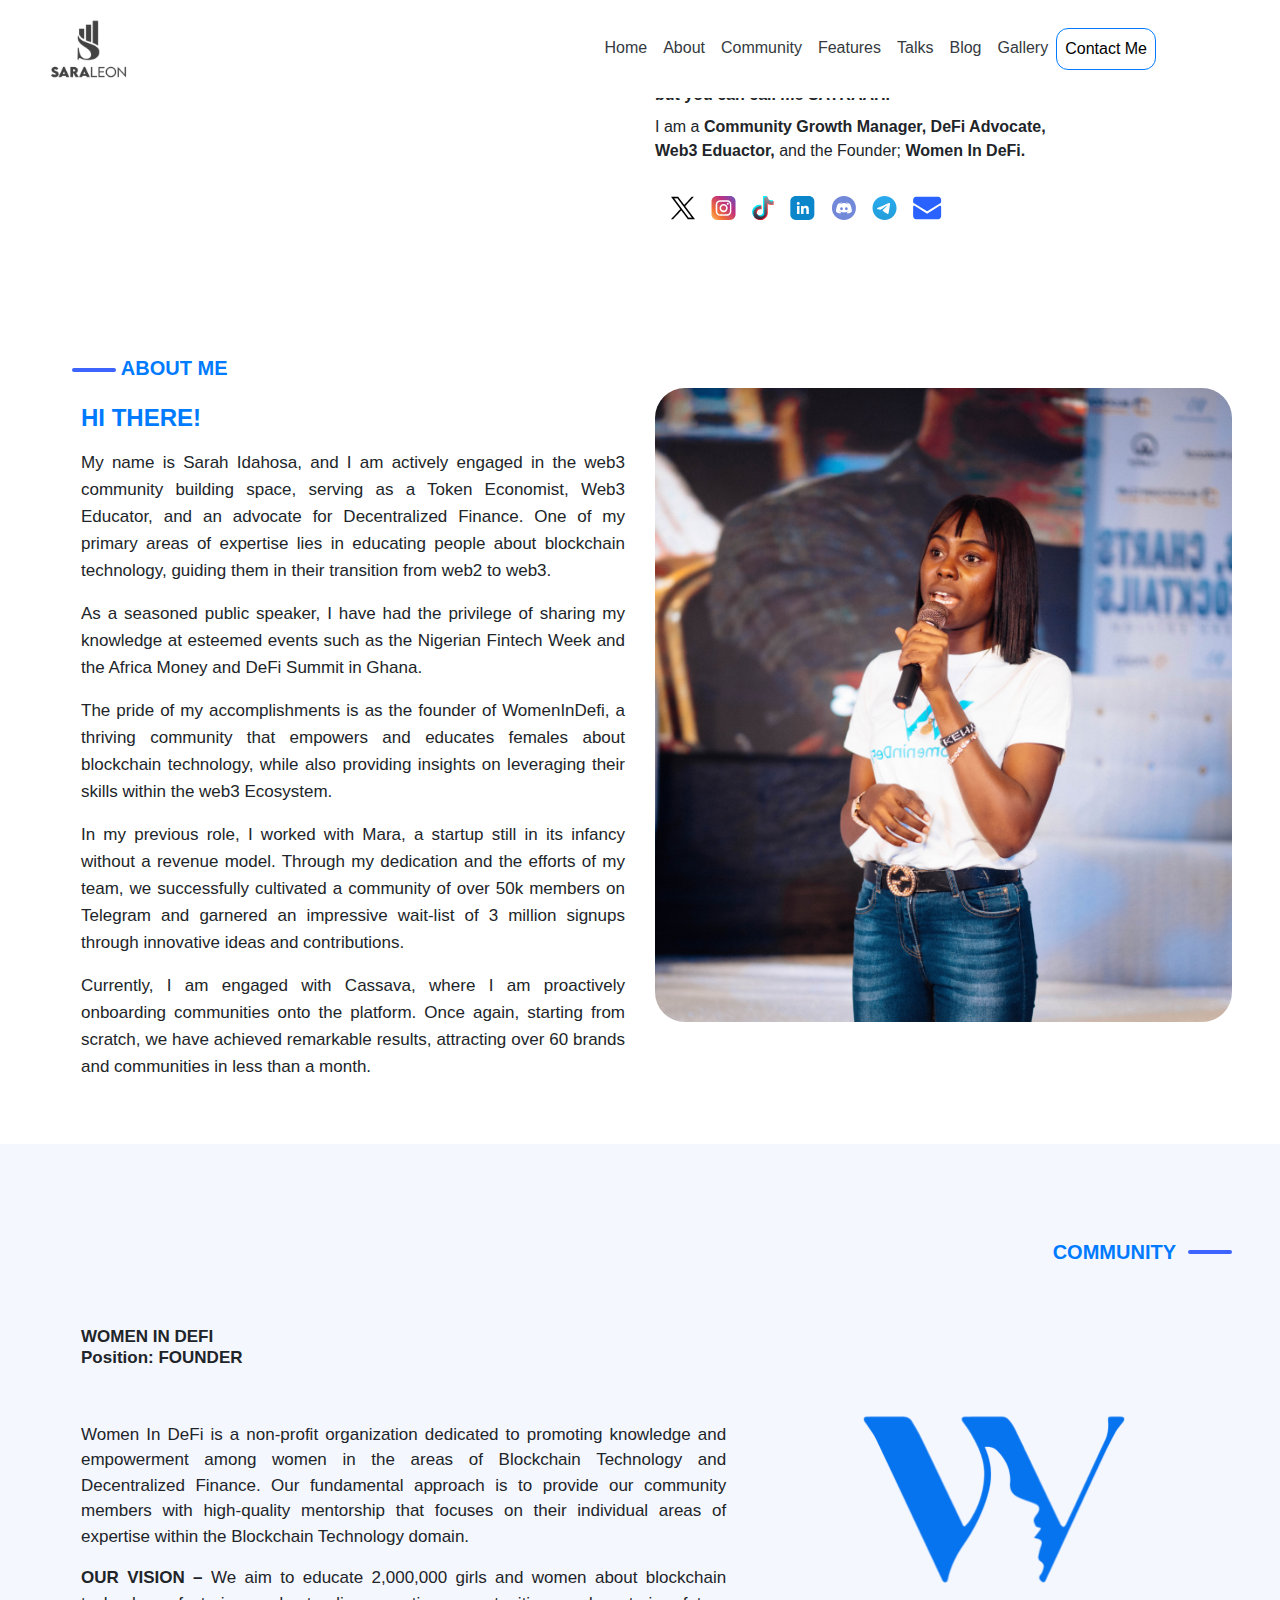
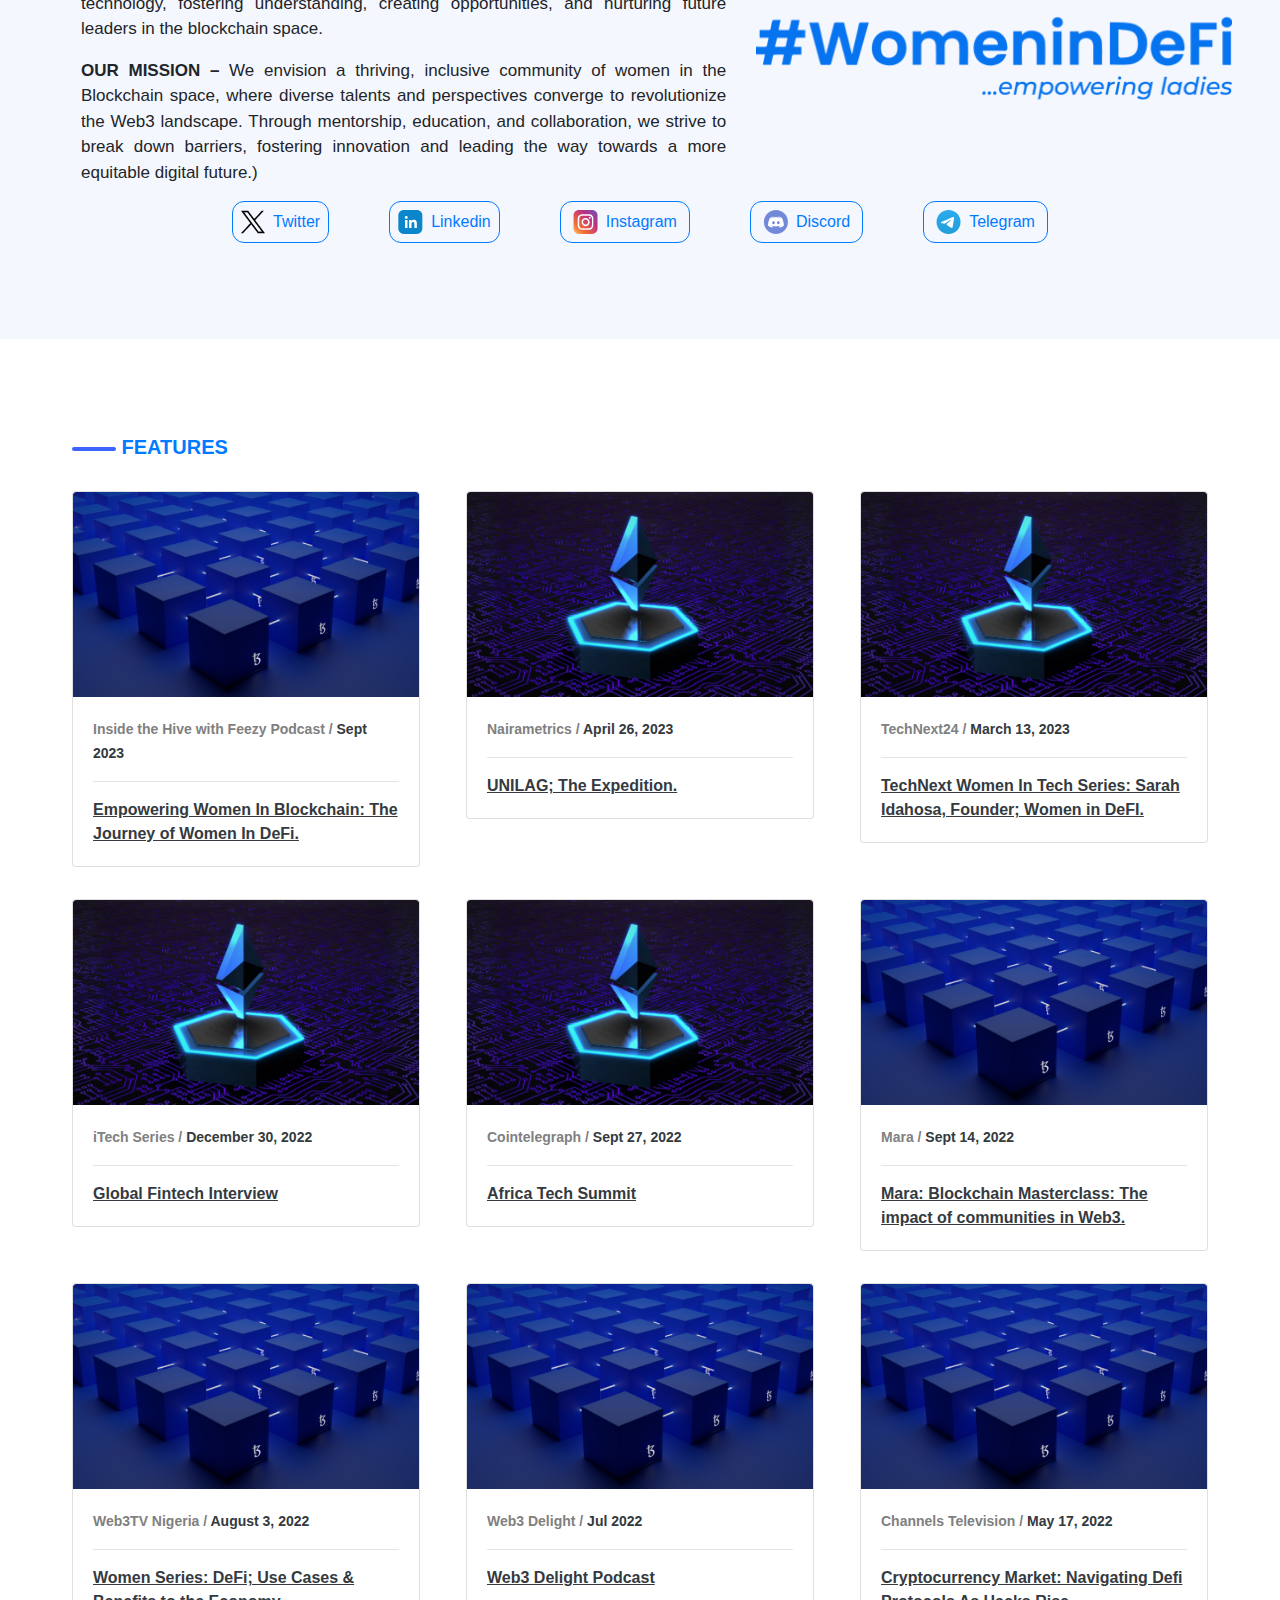
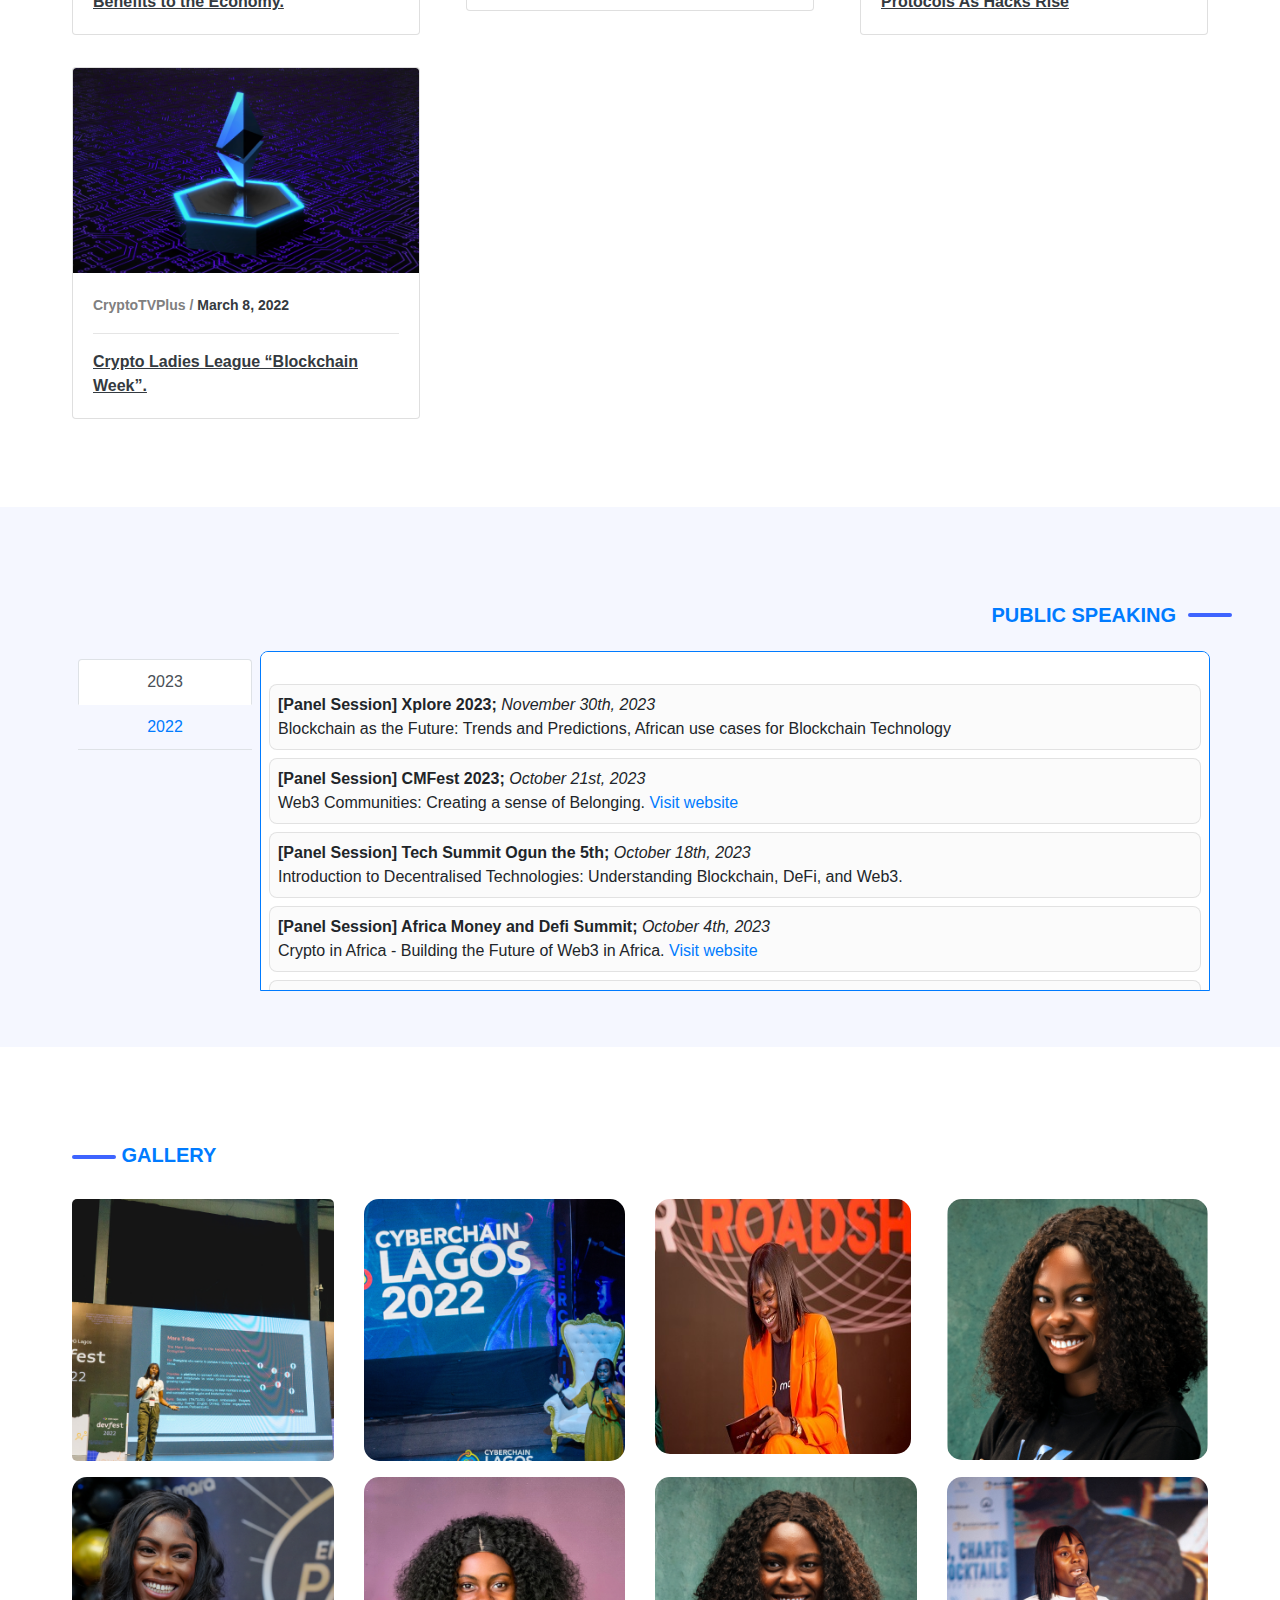
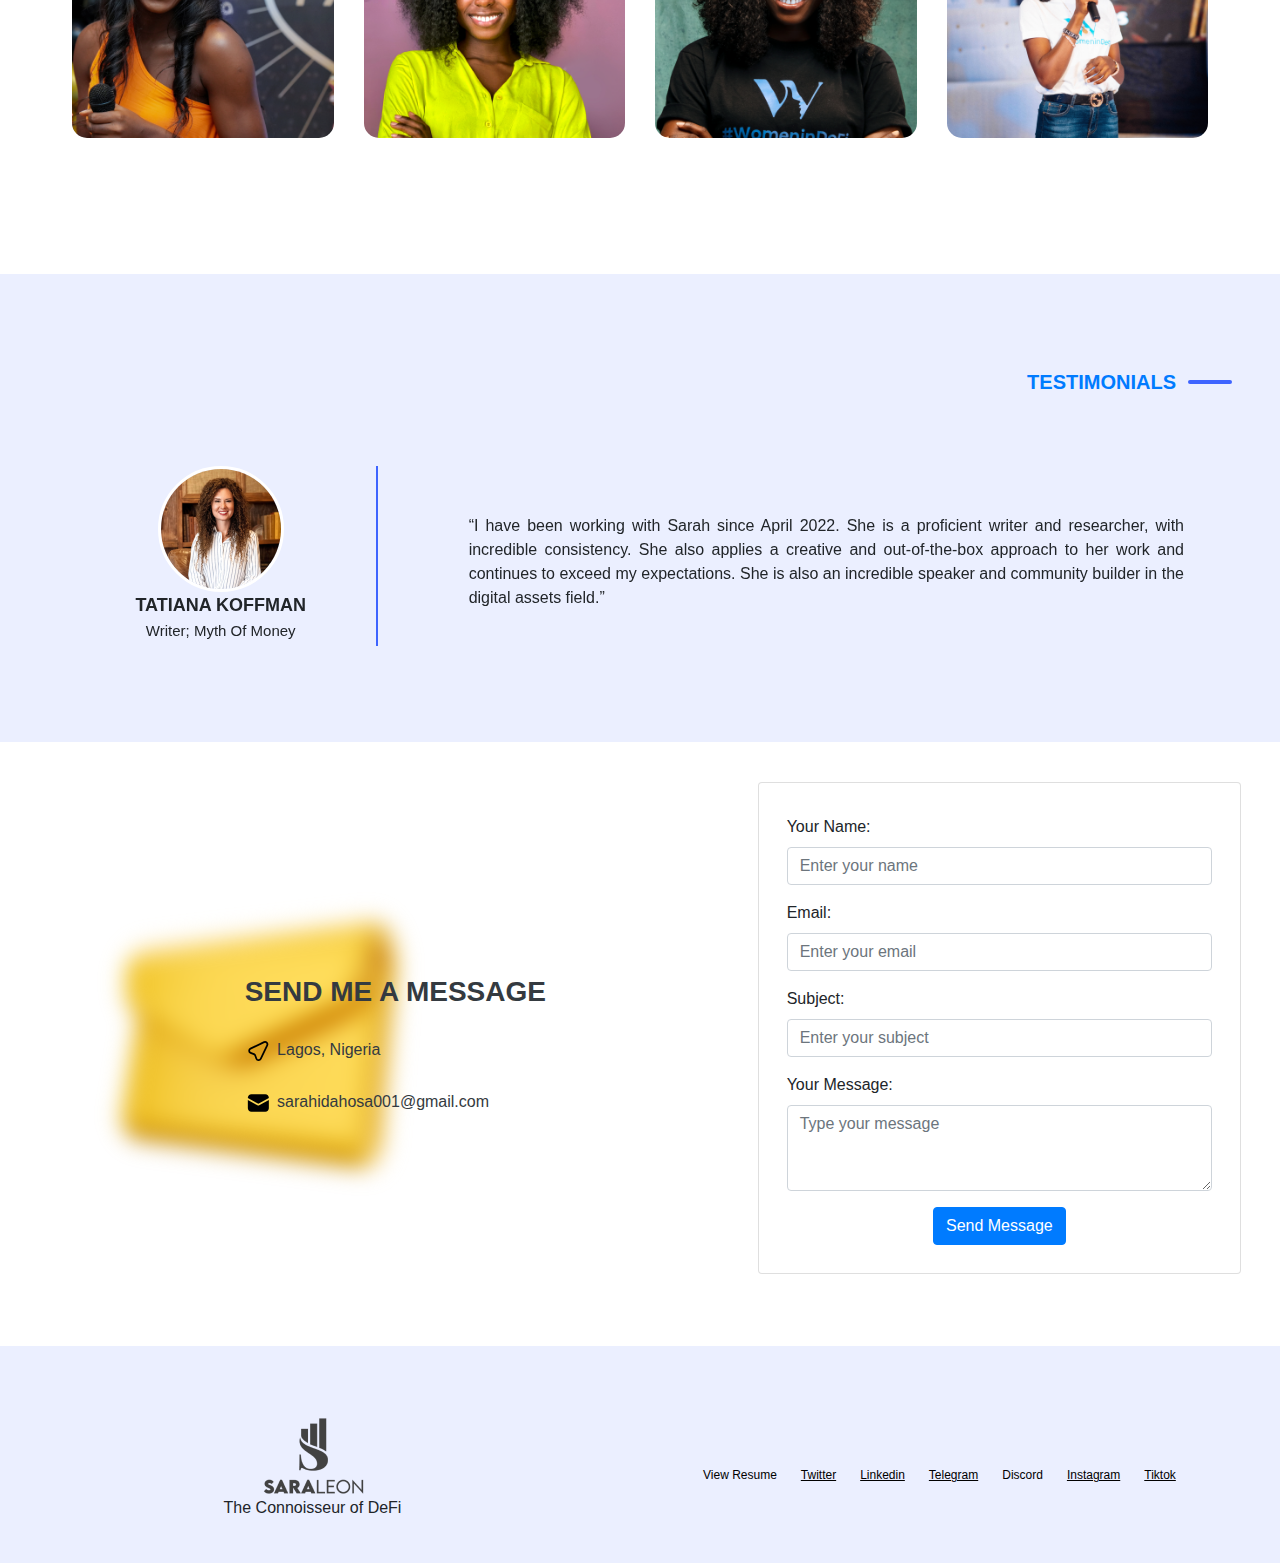
==== commit d794328e: "mobile update" ====
--- a/index.html
+++ b/index.html
@@ -10,92 +10,56 @@
   </head>
   <body style="overflow-x: hidden;">
 
-   <!-- <nav class="navbar navbar-expand-lg navbar-light bg-white fixed-top px-5 text-dark fixed-top">
-  <a class="navbar-brand text-dark" href="#">
-    <img src="assets/img/sara-logo.png" style="width: 80px; height: auto;" class="img-fluid" alt="logo">
-  </a>
-  <button class="navbar-toggler" type="button" data-toggle="collapse" data-target="#collapsibleNavbar">
-    <span class="navbar-toggler-icon"></span>
-  </button>
-  <div class="collapse navbar-collapse px-5 justify-content-end" id="collapsibleNavbar" style="gap: 32px;">
-    <ul class="navbar-nav ml-auto text-right" style="color: black; font-weight: 500; padding: 20px;">
-      <li class="nav-item">
-        <a class="nav-link text-dark" href="#home">Home</a>
-      </li>
-      <li class="nav-item">
-        <a class="nav-link text-dark" href="#about">About</a>
-      </li>
-      <li class="nav-item">
-        <a class="nav-link text-dark" href="#community">Community</a>
-      </li>
-      <li class="nav-item">
-        <a class="nav-link text-dark" href="#features">Features</a>
-      </li>
-      <li class="nav-item">
-        <a class="nav-link text-dark" href="#talks">Talks</a>
-      </li>
-      <li class="nav-item">
-        <a class="nav-link text-dark" href="#blog">Blog</a>
-      </li>
-      <li class="nav-item">
-        <a class="nav-link text-dark" href="#gallery">Gallery</a>
-      </li>
-      <li class="nav-item">
-        <a class="nav-link btn btn-outline-primary mr-2 p-2" style="border-radius: 12px;
-        border: 1px solid var(#3E64FF); font-weight: 500; color: black;" href="#contact">Contact Me</a>
-      </li>
-    </ul>
-  </div>
-</nav> -->
-
-<nav class="navbar navbar-expand-lg navbar-light bg-white fixed-top px-5 text-dark fixed-top navbar-toggleable-md">
-  
-  <a class="navbar-brand text-dark" href="#">
-    <img src="assets/img/sara-logo.png" style="width: 80px; height: auto;" class="img-fluid" alt="logo">
-  </a>
-
-  <button class="navbar-toggler navbar-toggler-right collapsed" type="button" data-toggle="collapse" data-target="#navbarsExampleDefault" aria-controls="navbarsExampleDefault" aria-expanded="false" aria-label="Toggle navigation">
-     <!-- <span class="my-1 mx-2 close">X</span> -->
-     <div class="svg-wrapper">
-      <svg xmlns="http://www.w3.org/2000/svg" width="32" height="19" viewBox="0 0 32 19" fill="none">
-        <rect class="line line1" width="18" height="2.79" rx="1.395" fill="black"/>
-        <rect class="line line2" y="7.78998" width="32" height="2.79" rx="1.395" fill="black"/>
-        <rect class="line line3" x="14" y="15.58" width="18" height="2.79" rx="1.395" fill="black"/>
-      </svg>
-    </div>
-    
-  </button>
- 
-  <div class="collapse navbar-collapse px-5" id="navbarsExampleDefault" style="gap: 32px;">
-    <ul class="navbar-nav ml-auto text-right" style="color: black; font-weight: 500; padding: 20px;">
-      <li class="nav-item">
-        <a class="nav-link text-dark" href="#home">Home</a>
-      </li>
-      <li class="nav-item">
-        <a class="nav-link text-dark" href="#about">About</a>
-      </li>
-      <li class="nav-item">
-        <a class="nav-link text-dark" href="#community">Community</a>
-      </li>
-      <li class="nav-item">
-        <a class="nav-link text-dark" href="#features">Features</a>
-      </li>
-      <li class="nav-item">
-        <a class="nav-link text-dark" href="#talks">Talks</a>
-      </li>
-      <li class="nav-item">
-        <a class="nav-link text-dark" href="#blog">Blog</a>
-      </li>
-      <li class="nav-item">
-        <a class="nav-link text-dark" href="#gallery">Gallery</a>
-      </li>
-      <li class="nav-item">
-        <a class="nav-link btn btn-outline-primary mr-2 p-2" style="border-radius: 12px;
-        border: 1px solid var(#3E64FF); font-weight: 500; color: black;" href="#contact">Contact Me</a>
-      </li>
-    </ul>
-  </div>
-</nav>
+    <header>
+      <nav class="navbar navbar-expand-lg navbar-light bg-white fixed-top px-5 text-dark fixed-top navbar-toggleable-md">
+        
+        <a class="navbar-brand text-dark" href="#">
+          <img src="assets/img/sara-logo.png" style="width: 80px; height: auto;" class="img-fluid" alt="logo">
+        </a>
+
+        <button class="navbar-toggler navbar-toggler-right collapsed" type="button" data-toggle="collapse" data-target="#navbarsExampleDefault" aria-controls="navbarsExampleDefault" aria-expanded="false" aria-label="Toggle navigation">
+          <!-- <span class="my-1 mx-2 close">X</span> -->
+          <div class="svg-wrapper">
+            <svg xmlns="http://www.w3.org/2000/svg" width="32" height="19" viewBox="0 0 32 19" fill="none">
+              <rect class="line line1" width="18" height="2.79" rx="1.395" fill="black"/>
+              <rect class="line line2" y="7.78998" width="32" height="2.79" rx="1.395" fill="black"/>
+              <rect class="line line3" x="14" y="15.58" width="18" height="2.79" rx="1.395" fill="black"/>
+            </svg>
+          </div>
+          
+        </button>
+      
+        <div class="collapse navbar-collapse px-5" id="navbarsExampleDefault" style="gap: 32px;">
+          <ul class="navbar-nav ml-auto text-right" style="color: black; font-weight: 500; padding: 20px;">
+            <li class="nav-item">
+              <a class="nav-link text-dark" href="#home">Home</a>
+            </li>
+            <li class="nav-item">
+              <a class="nav-link text-dark" href="#about">About</a>
+            </li>
+            <li class="nav-item">
+              <a class="nav-link text-dark" href="#community">Community</a>
+            </li>
+            <li class="nav-item">
+              <a class="nav-link text-dark" href="#features">Features</a>
+            </li>
+            <li class="nav-item">
+              <a class="nav-link text-dark" href="#talks">Talks</a>
+            </li>
+            <li class="nav-item">
+              <a class="nav-link text-dark" href="#blog">Blog</a>
+            </li>
+            <li class="nav-item">
+              <a class="nav-link text-dark" href="#gallery">Gallery</a>
+            </li>
+            <li class="nav-item">
+              <a class="nav-link btn btn-outline-primary mr-2 p-2" style="border-radius: 12px;
+              border: 1px solid var(#3E64FF); font-weight: 500; color: black;" href="#contact">Contact Me</a>
+            </li>
+          </ul>
+        </div>
+      </nav>
+    </header>
 
     <!-- HERO SECTION -->
     <div class="container-fluid" id="home">
@@ -224,7 +188,7 @@
         <a href="https://www.linkedin.com/in/sarahidahosa" class="btn btn-outline-primary d-flex align-items-center p-lg-2" style="border-radius: 12px; gap: 8px;" target="_blank"><img src="assets/img/linkedin_icon.svg"  alt="LinkedIn">Linkedin</a>
         <a href="https://www.instagram.com/sarahidahosa_/" class="btn btn-outline-primary d-flex align-items-center" style="border-radius: 12px; gap: 8px;"  target="_blank"><img src="assets/img/instagram_icon.svg"  alt="Instagram">Instagram</a>
         <a href="discord.com/SaraLeon#8770" class="btn btn-outline-primary d-flex align-items-center" style="border-radius: 12px; gap: 8px;" target="_blank"><img src="assets/img/discord_icon.svg"  alt="Discord">Discord</a>
-        <a href="#" class="btn btn-outline-primary d-flex align-items-center" style="border-radius: 12px; gap: 8px;" target="_blank"><img src="assets/img/telegram_icon.svg"  alt="Telegram">Telegram</a>
+        <a href="https://t.me/SayraahWID" class="btn btn-outline-primary d-flex align-items-center" style="border-radius: 12px; gap: 8px;" target="_blank"><img src="assets/img/telegram_icon.svg"  alt="Telegram">Telegram</a>
       </div>
       <div class="d-lg-none text-center mt-3">
         <a href="https://womenindefi.org/" target="_blank" class="text-white" style="border-radius: 10.8px; height: 54px; padding: 14.4px 28.8px; gap: 7.2px; background: #3E64FF;">
@@ -714,10 +678,10 @@
     <!-- END OF TESTIMONIAL SECTION -->
 
     <!-- CONTACT ME SECTION -->
-    <div class="container-fluid" id="contact">
-      <div class="row contact-section p-lg-4">
+    <div class="container-fluid lg-contact d-sm-none d-lg-block d-sm-block d-lg-block" id="contact">
+      <div class="row contact-section p-lg-4 ">
         <!-- Left Section with Blurred Background -->
-        <div class="col-md-7 col-6 left-section">
+        <div class="col-md-7 left-section">
           <img src="assets/img/envelope.png" style="width: 450px; height: 450px;" alt="Background" class="blurry-background">
           <div class="text-overlay pl-4" style="display: inline-flex; flex-direction: column; justify-content: center; align-items: flex-start; gap: 24px;">
             <span style="font-size: 28px; font-weight: 600;" class="text-dark text-uppercase">Send Me a Message</span>
@@ -727,7 +691,7 @@
         </div>
     
         <!-- Right Section with Contact Form -->
-        <div class="col-md-5 col-6 right-section mt-3 mb-5">
+        <div class="col-md-5 right-section mt-3 mb-5">
           <div class="card contact-form p-lg-2">
             <div class="card-body">
               <form>
@@ -756,79 +720,117 @@
         </div>
         
       </div>
-
-      <!-- <div class="row d-flex flex-row text-center justify-content-center mt-5 p-2" >
-            <div class="col-12 d-flex flex-row text-center justify-content-center">
-              <div style="height: 70px; gap: 16px; align-items: flex-start; display: inline-flex; flex-direction: column; justify-content: center;">
-                <span class="text-dark text-uppercase small-text-1">Send Me a Message</span>
-                <div class="text-dark text-bold small-text"> <img src="assets/img/location-icon.svg" class="small-img" alt=""> Lagos, Nigeria</div>
-                <div class="text-dark text-bold small-text"> <img src="assets/img/mail-icon.svg" class="small-img" alt=""> sarahidahosa001@gmail.com</div>
-              </div>
-              <div class="card" style="height: ; width: 216px; border-radius: 6.247px; border: 0.521px solid #3E64FF; background: #ECEFFF;">
-                <div class="card-body">
+    </div>
+
+    <!-- MOBILE DISPLAY -->
+    <div class="container-fluid p-4 mt-5 d-flex flex-column justify-content-center d-md-block d-xl-none mb-5" style="width: 393px; height: auto; flex-shrink: 0; position: relative;">
+      <div style="position: absolute; top: 40; left: 90; width: 200px; height: 200px; background: url('assets/img/envelope.png') no-repeat center center / cover; filter: blur(3.555555820465088px);"></div>
+      <div class="row justify-content-center align-items-center p-2" style="position: relative; height: 100%;">
+          <div style="display: inline-flex; height: 70.329px; flex-direction: column; justify-content: center; align-items: flex-start; gap: 16px; flex-shrink: 0;">
+              <span style="font-size: 12px; font-weight: 600;" class="text-dark text-uppercase">Send Me a Message</span>
+              <div class="text-dark text-bold" style="font-size: 8px; font-weight: 500;"> <img src="assets/img/location-icon.svg" alt=""> Lagos, Nigeria</div>
+              <div class="text-dark text-bold" style="font-size: 8px; font-weight: 500;"> <img src="assets/img/mail-icon.svg" alt=""> sarahidahosa001@gmail.com</div>
+          </div>
+  
+          <div class="card" style="width: 216.573px; height: auto; flex-shrink: 0; border-radius: 6.247px; border: 0.521px solid #3E64FF; background: #ECEFFF;">
+              <div class="card-body">
                   <form>
-                    <div class="form-group">
-                      <label class="form-text" for="name">Your Name:</label>
-                      <input type="text" class="form-control" id="name" >
-                    </div>
-                    <div class="form-group">
-                      <label class="form-text" for="email">Email:</label>
-                      <input type="email" class="form-control" id="email">
-                    </div>
-                    <div class="form-group">
-                      <label class="form-text" for="subject">Subject:</label>
-                      <input type="subject" class="form-control" id="subject">
-                    </div>
-                    <div class="form-group">
-                      <label class="form-text" for="message">Your Message:</label>
-                      <textarea class="form-control" style="width: 174.924px;
-                      height: 48.416px;
-                      flex-shrink: 0;border-radius: 4.165px; border: 0.312px solid rgba(62, 100, 255, 0.50); background: #FFF;" id="message" rows="3" placeholder="Type your message"></textarea>
-                    </div>
-                    <div class="text-center">
-                      <button type="submit" class="btn btn-primary text-center" style="font-size: 8px;">Send Message</button>
-                    </div>
+                      <div class="form-group">
+                          <label class="form-text" for="name">Your Name:</label>
+                          <input type="text" class="form-control small-input" id="name" style=" width: 174.924px; height: 20.824px; flex-shrink: 0; border-radius: 4.165px; border: 0.312px solid rgba(62, 100, 255, 0.50); background: #FFF;">
+                      </div>
+                      <div class="form-group">
+                          <label class="form-text" for="email">Email:</label>
+                          <input type="email" class="form-control small-input" id="email" style=" width: 174.924px; height: 20.824px; flex-shrink: 0; border-radius: 4.165px; border: 0.312px solid rgba(62, 100, 255, 0.50); background: #FFF;">
+                      </div>
+                      <div class="form-group">
+                          <label class="form-text" for="subject">Subject:</label>
+                          <input type="subject" class="form-control small-input" id="subject" style=" width: 174.924px; height: 20.824px; flex-shrink: 0; border-radius: 4.165px; border: 0.312px solid rgba(62, 100, 255, 0.50); background: #FFF;">
+                      </div>
+                      <div class="form-group">
+                          <label class="form-text" for="message">Your Message:</label>
+                          <textarea class="form-control" style="width: 174.924px; height: 48.416px; flex-shrink: 0; border-radius: 4.165px; border: 0.312px solid rgba(62, 100, 255, 0.50); background: #FFF;" id="message" rows="3"></textarea>
+                      </div>
+                      <div class="text-center">
+                          <button type="submit" class="btn btn-primary text-center" style="font-size: 8px;">Send Message</button>
+                      </div>
                   </form>
-                </div>
-              </div>
-          </div>
-
-      </div> -->
-    </div>
+              </div>
+          </div>
+      </div>
+    </div>
+  
     <!-- END OF CONTACT ME SECTION -->
 
     <!-- FOOTER -->
-    <footer style="width: 100%; overflow-x: hidden;">
-      <div class="row">
-        <div class="col-lg-12 d-flex justify-content-center justify-content-space-between p-5 d-flex">
-          <img src="assets/img/sara-logo.png" style="width: 79px; height: 60px;" class="flex-start" alt="">
+
+    <footer style="width: 100%; overflow-x: hidden; overflow-y: hidden;">
+
+      <div class="row flex-row flex-lg-row">
+        <div class="col-6 col-lg-6 text-center foot-div1">
+          <img src="assets/img/sara-logo.png" class="img-fluid foot-logo"  alt=""> 
+          <span class="d-lg-block con">The Connoisseur of DeFi</span> 
+        </div>
+        <div class="col-6 col-lg-6 foot-div2 d-sm-none d-lg-block d-sm-block d-lg-block">
           <div class="mt-3 ml-lg-5 links ">
-            <a class="no-line mr-lg-4" href="">View Resume</a> 
-            <a class="footer-links mr-lg-4" href="x.com/saraidahosa">Twitter</a> 
-            <a class="footer-links mr-lg-4" href="linkedin.com/SarahIdahosa">Linkedin</a> 
-            <a class="footer-links mr-lg-4" href="">Telegram</a> 
-            <a class="no-line mr-lg-4" href="discord.com/SaraLeon#8770">Discord</a> 
-            <a class="footer-links mr-lg-4" href="https://www.instagram.com/sarahidahosa_/">Instagram</a> 
-            <a class="footer-links mr-lg-4" href="https://www.tiktok.com/@saraidahosa">Tiktok</a> 
-          </div>
-        </div>
-        <div class="col-lg-12 d-lg-flex justify-content-center">
-        <svg xmlns="http://www.w3.org/2000/svg" width="1082" height="3" viewBox="0 0 1082 3" fill="none">
-          <path d="M1 1.5H1081" stroke="#3E64FF" stroke-opacity="0.2" stroke-width="2" stroke-linecap="round"/>
-        </svg>
-      </div>
-
-      </div>
-
-   
+            <!-- Desktop Links -->
+            <div class="desktop-links d-flex justify-content-space-between ">
+              <a class="no-line mr-lg-4" href="">View Resume</a> 
+              <a class="footer-links mr-lg-4" href="x.com/saraidahosa">Twitter</a> 
+              <a class="footer-links mr-lg-4" href="linkedin.com/SarahIdahosa">Linkedin</a> 
+              <a class="footer-links mr-lg-4" href="https://t.me/SayraahWID">Telegram</a> 
+              <a class="no-line mr-lg-4" href="discord.com/SaraLeon#8770">Discord</a> 
+              <a class="footer-links mr-lg-4" href="https://www.instagram.com/sarahidahosa_/">Instagram</a> 
+              <a class="footer-links mr-lg-4" href="https://www.tiktok.com/@saraidahosa">Tiktok</a>
+            </div>
+          </div>
+        </div>
+        
+          <div class="col-6 d-md-block d-xl-none" style="padding-top: 40px;">
+            <div class="mobile-icons d-flex justify-content-space-between ">
+              <a href="x.com/saraidahosa">
+                <img src="assets/img/fa6-brands_square-x-twitter.svg" class="mr-2" alt="Twitter">
+              </a>
+              <a href="linkedin.com/SarahIdahosa">
+                <img src="assets/img/mingcute_linkedin-fill.svg" class="mr-2" alt="Linkedin">
+              </a>
+              <a href="https://t.me/SayraahWID">
+                <img src="assets/img/bi_telegram.svg" class="mr-2" alt="Telegram">
+              </a>
+              <a href="https://www.instagram.com/sarahidahosa_/">
+                <img src="assets/img/ri_instagram-fill.svg" class="mr-2" alt="Instagram">
+              </a>
+              <a href="https://www.tiktok.com/@saraidahosa">
+                <img src="assets/img/ic_baseline-tiktok.svg" class="mr-2" alt="Tiktok">
+              </a>
+            </div>
+          </div>
+        
+        <div class="col-lg-12 d-lg-flex justify-content-center pt-lg-5">
+          <svg xmlns="http://www.w3.org/2000/svg" width="1082" height="3" viewBox="0 0 1082 3" fill="none">
+            <path d="M1 1.5H1081" stroke="#3E64FF" stroke-opacity="0.2" stroke-width="2" stroke-linecap="round"/>
+          </svg>
+        </div>
+      </div>
+
+      
     </footer>
+    
+    
     <!-- END OF FOOTER -->
 
     <!-- MODAL -->
     
+    <!-- The Modal -->
     <div id="myModal" class="modal">
-      <span class="close">×</span>
+
+      <!-- The Close Button -->
+      <span class="close">&times;</span>
+
+      <!-- Modal Content (The Image) -->
       <img class="modal-content" id="img01">
+
+      <!-- Modal Caption (Image Text) -->
       <div id="caption"></div>
     </div>
 
--- a/assets/style.css
+++ b/assets/style.css
@@ -294,16 +294,120 @@
   display: none;
 }
 
+#myImg {
+  border-radius: 5px;
+  cursor: pointer;
+  transition: 0.3s;
+}
+
+#myImg:hover {opacity: 0.7;}
+
+/* The Modal (background) */
 .modal {
-  /* ...existing styles... */
-  transition: opacity 0.5s ease;
-}
-
-
-
+  display: none; /* Hidden by default */
+  position: fixed; /* Stay in place */
+  z-index: 1; /* Sit on top */
+  padding-top: 100px; /* Location of the box */
+  left: 0;
+  top: 0;
+  width: 100%; /* Full width */
+  height: 100%; /* Full height */
+  overflow: auto; /* Enable scroll if needed */
+  background-color: rgb(0,0,0); /* Fallback color */
+  background-color: rgba(0,0,0,0.9); /* Black w/ opacity */
+}
+
+/* Modal Content (Image) */
+.modal-content {
+  margin: auto;
+  display: block;
+  width: 70%;
+  max-width: 700px;
+}
+
+/* Caption of Modal Image (Image Text) - Same Width as the Image */
+#caption {
+  margin: auto;
+  display: block;
+  width: 80%;
+  max-width: 700px;
+  text-align: center;
+  color: #ccc;
+  padding: 10px 0;
+  height: 150px;
+}
+
+/* Add Animation - Zoom in the Modal */
+.modal-content, #caption {
+  animation-name: zoom;
+  animation-duration: 0.6s;
+}
+
+@keyframes zoom {
+  from {transform:scale(0)}
+  to {transform:scale(1)}
+}
+
+/* The Close Button */
+.close {
+  position: absolute;
+  top: 15px;
+  right: 35px;
+  color: #f1f1f1;
+  font-size: 40px;
+  font-weight: bold;
+  transition: 0.3s;
+}
+
+.close:hover,
+.close:focus {
+  color: #bbb;
+  text-decoration: none;
+  cursor: pointer;
+}
+
+footer{
+  height: 217px;
+}
+
+.foot-div1{
+  padding-top: 70px;
+}
+
+.foot-div2{
+  padding-top: 104px;
+}
 /* MOBILE VIEW */
 
 @media (max-width: 768px) {
+
+  .lg-contact{
+    display: none;
+  }
+  .foot-div1{
+    padding-top: 12px;
+  }
+  
+  .foot-div2{
+    padding-top: 32px;
+    display: none;
+  }
+
+  .con{
+    display: none;
+  }
+
+  footer{
+    height: 110px;
+  }
+
+  .desktop-links{
+    display: none !important;
+  }
+
+  .foot-logo{
+    padding-top: 20px;
+  }
 
   #home {
     background: url('img/hero-img.jfif') no-repeat center center fixed; 
@@ -531,27 +635,51 @@
     height: 15.6px;
   }
 
+  .small-input{
+    width: 174.924px; 
+    height: 20.824px; 
+    flex-shrink: 0; 
+    border-radius: 4.165px; 
+    border: 0.312px solid rgba(62, 100, 255, 0.50); 
+    background: #FFF;
+  }
+
   .form-text{
     font-size: 6.3px;
     font-weight: 500;
   }
 
-  .form-control{
-    width: 174.924px;
-height: 20.824px;
+  .modal-content {
+    width: 100%;
+  }
+  
+  footer{
+    height: 110px;
+    flex-shrink: 0;
+  }
+
+  .foot-logo{
+    width: 63.552px;
+height: 48px;
 flex-shrink: 0;
-border-radius: 4.165px;
-border: 0.312px solid rgba(62, 100, 255, 0.50);
-background: #FFF;
   }
 
 }
 
 /* TABLET VIEW */
 
-@media (min-width: 768px) {
-  .img-md-right {
-    display: flex;
-    justify-content: flex-end;
-  }
-}
+
+@media (min-width: 768px) and (max-width: 1024px) {
+    /* CSS rules for medium-sized screens (tablets) go here */
+    .container-fluid {
+     /* Adjust the width and height as needed */
+    width: 100%;
+    height: auto;
+    }
+   
+  .row {
+     /* Adjust the flex properties as needed */
+    flex-direction: column;
+  }
+        /* Add more rules as needed */
+}
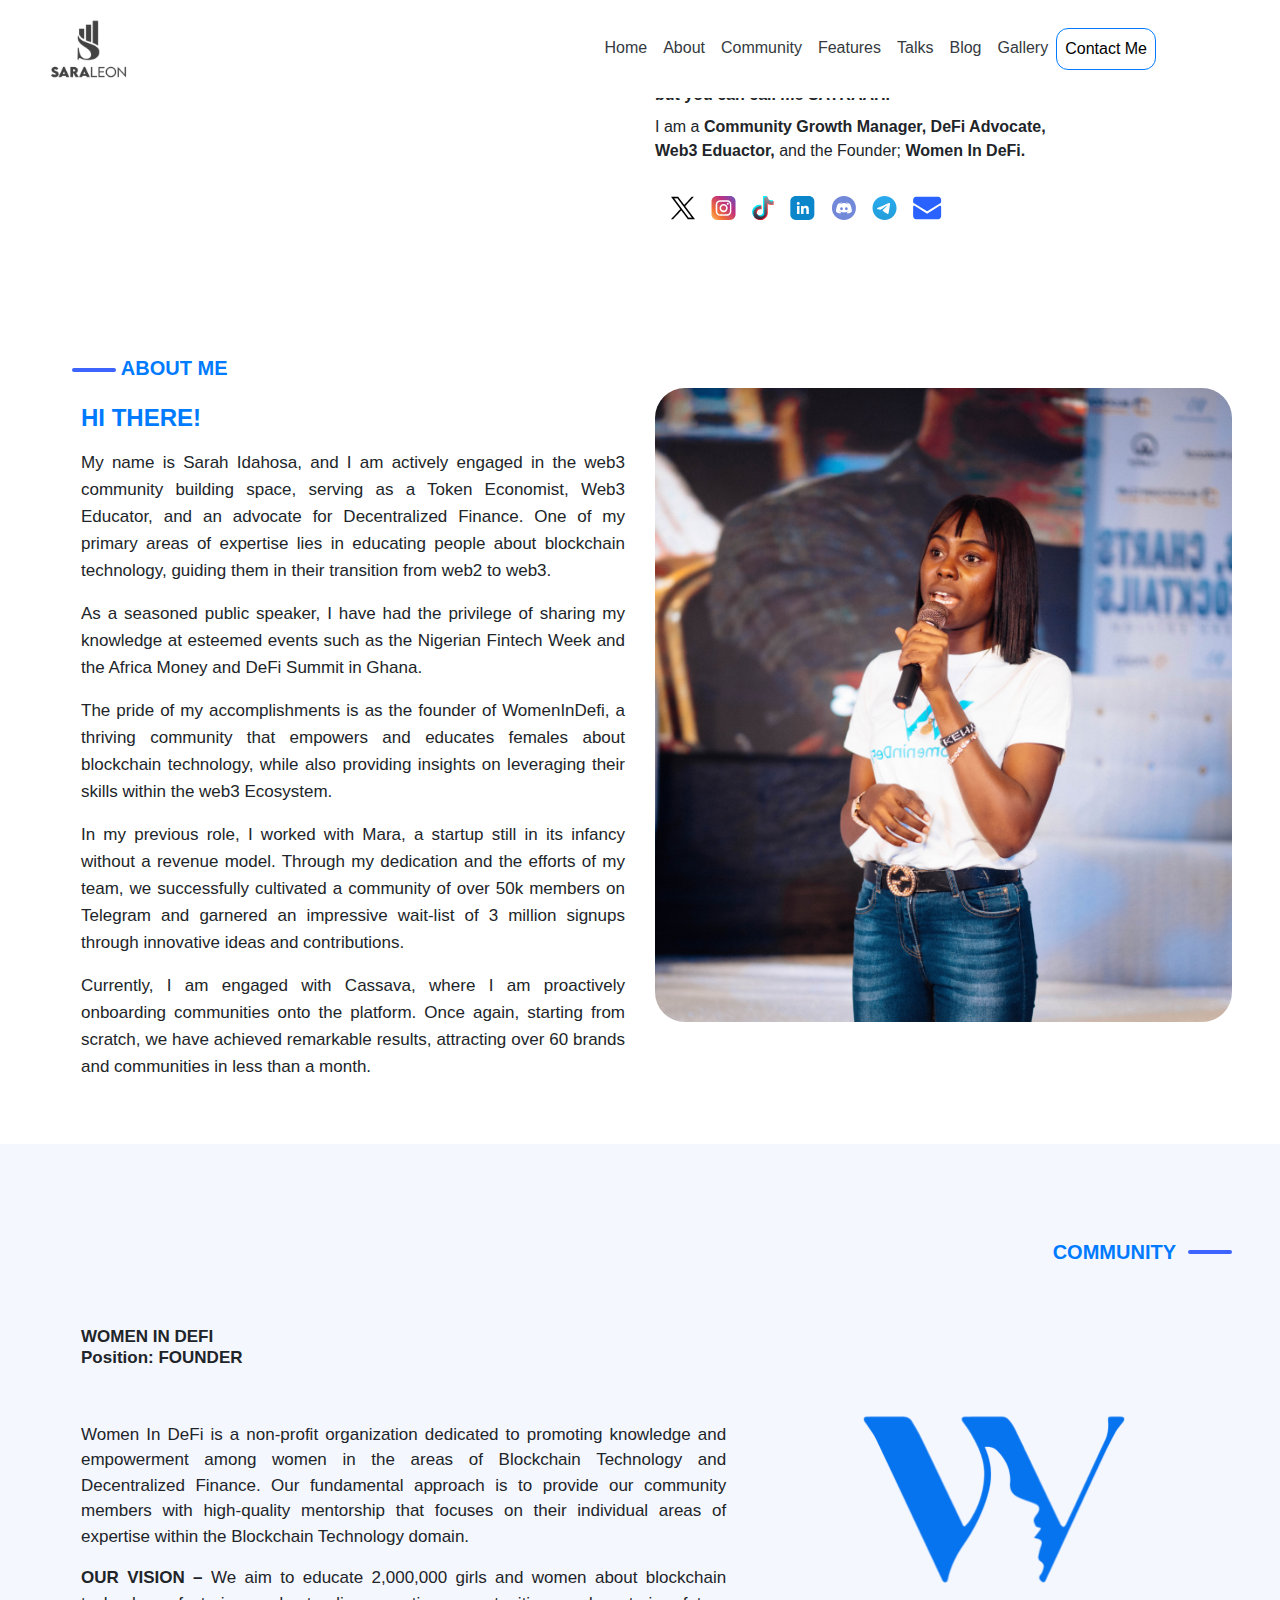
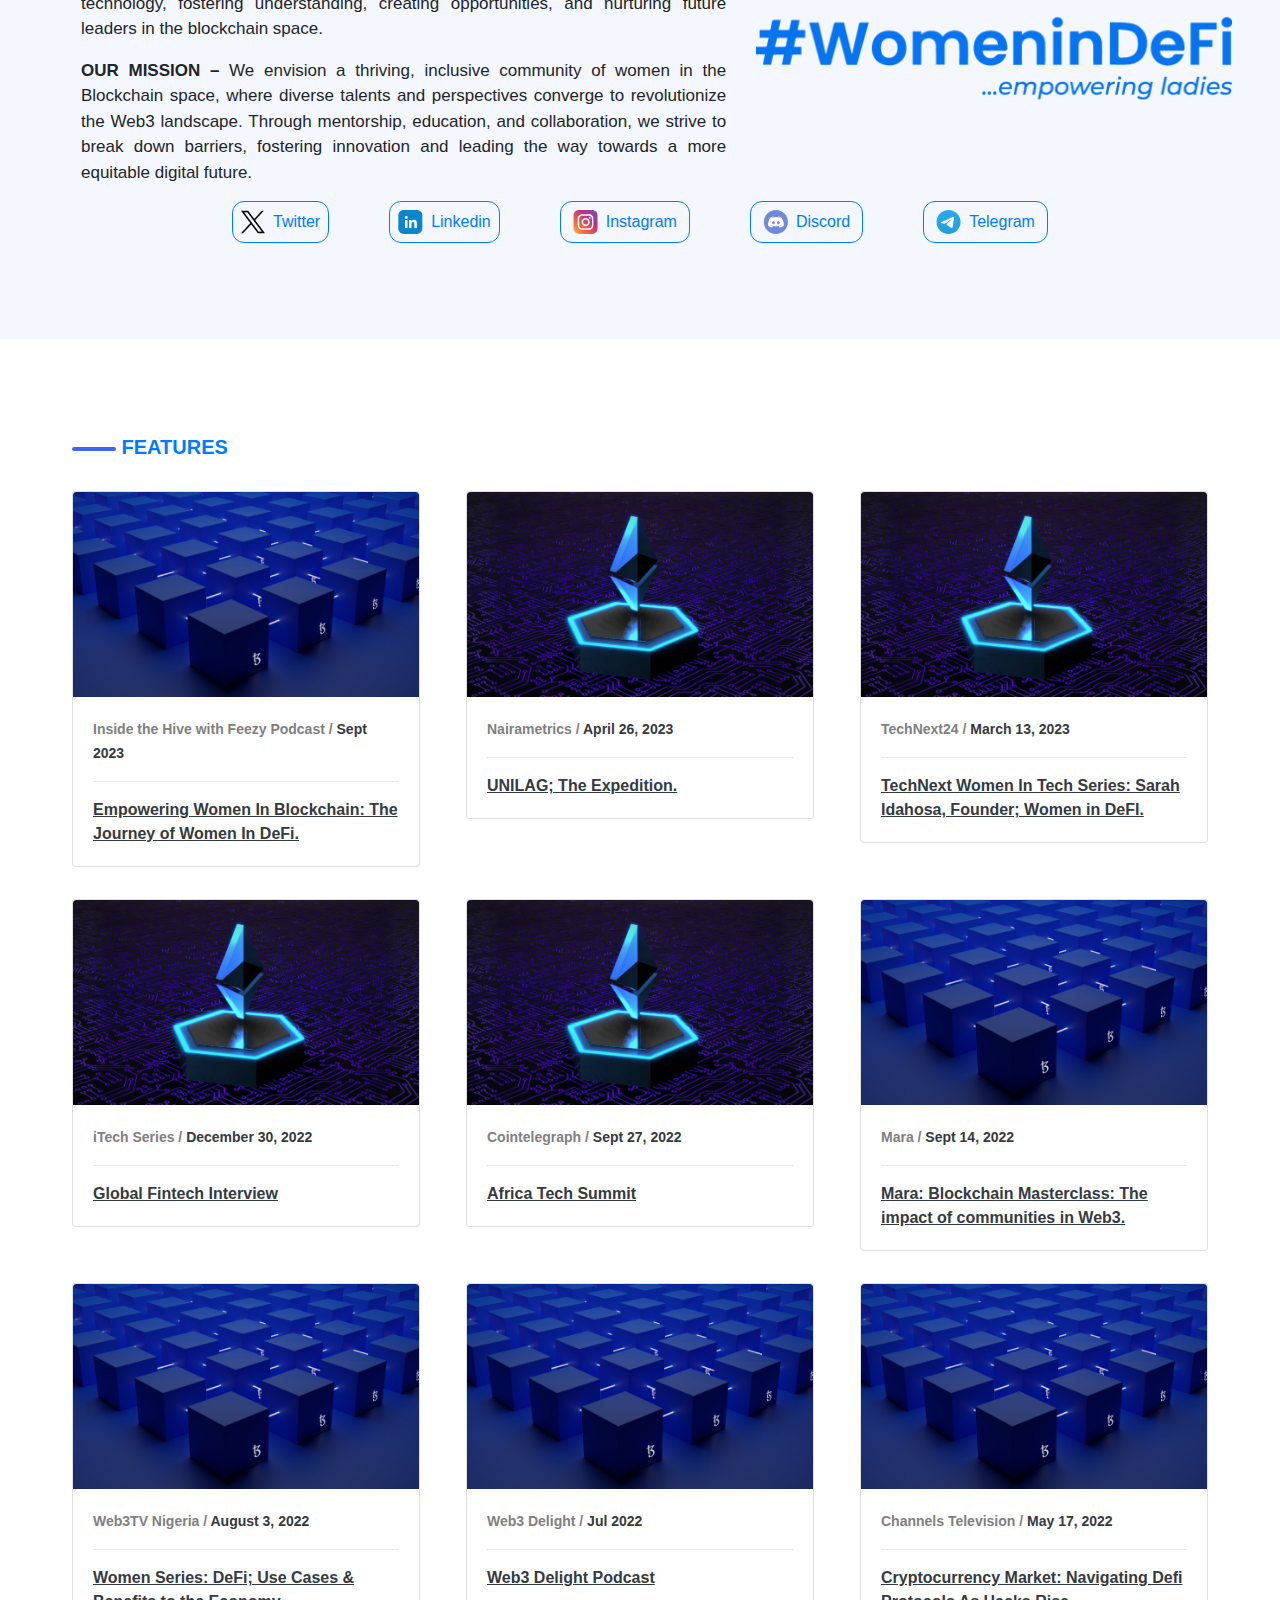
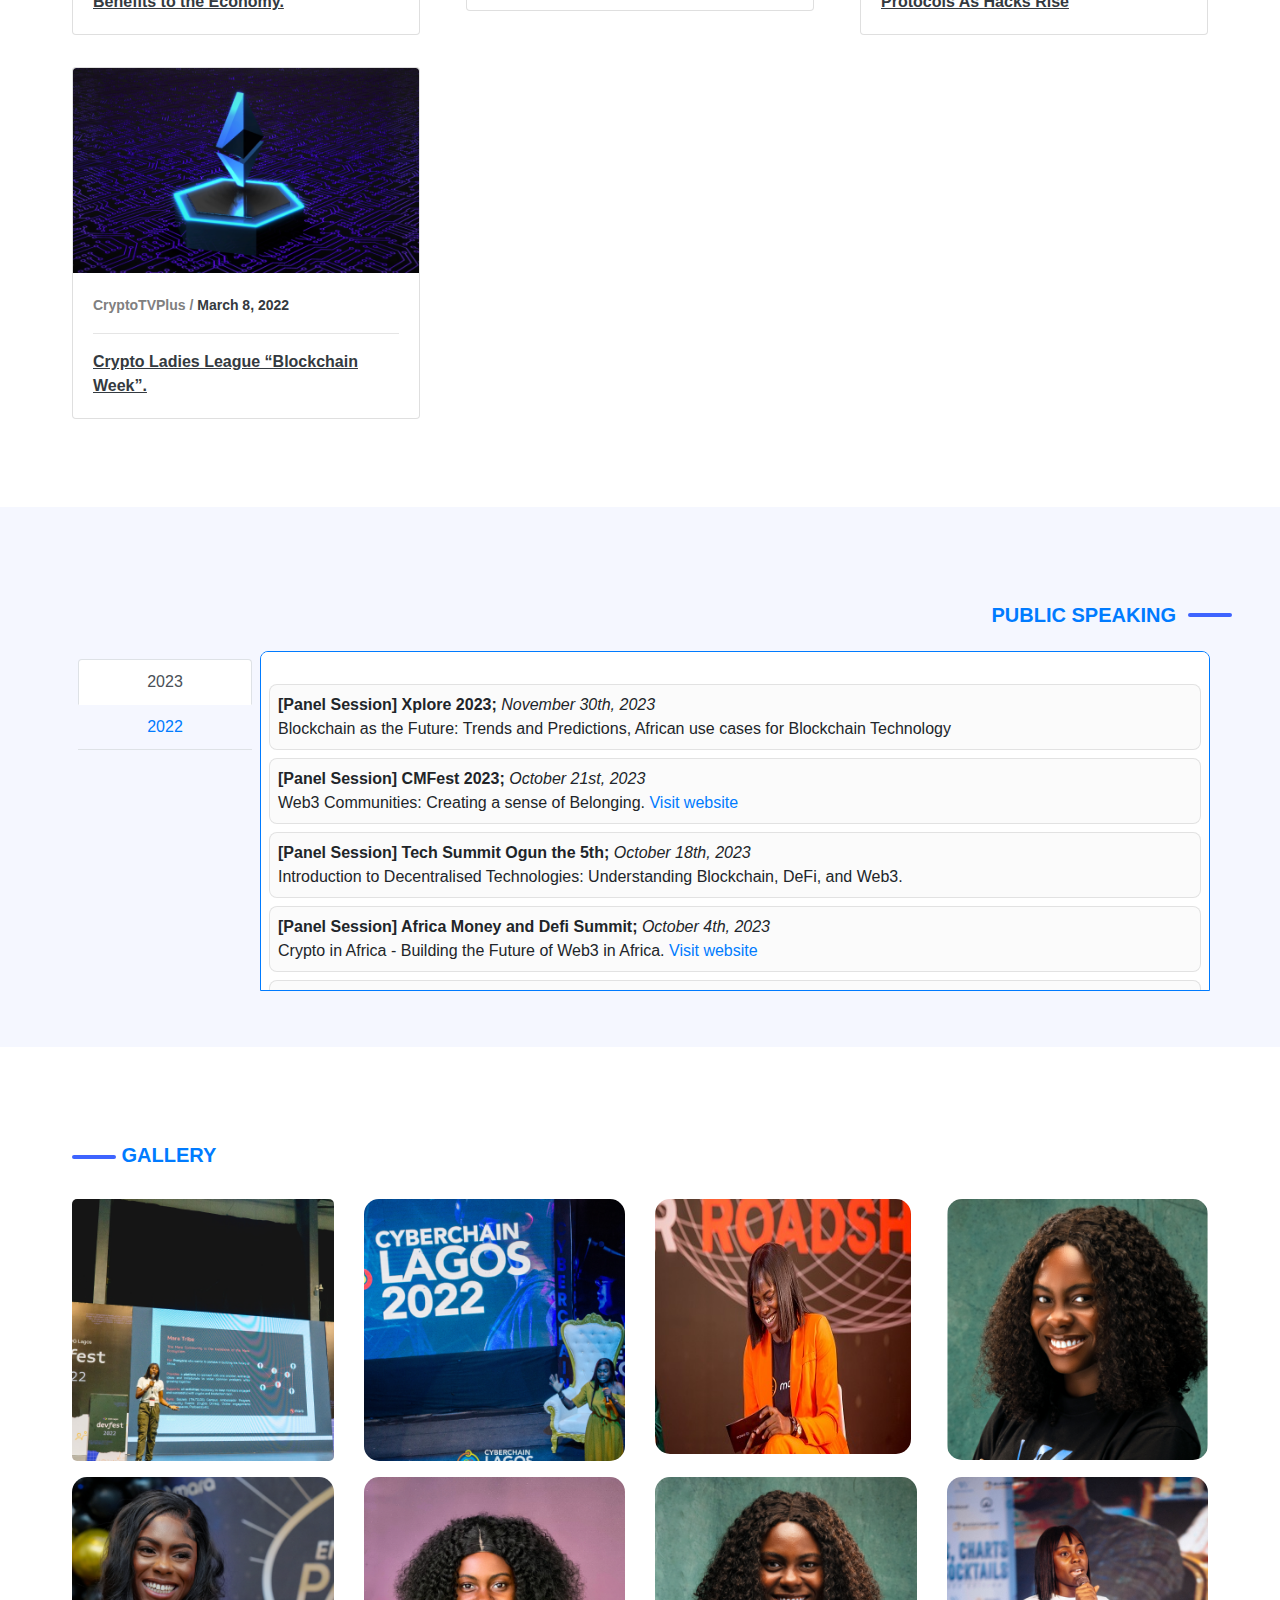
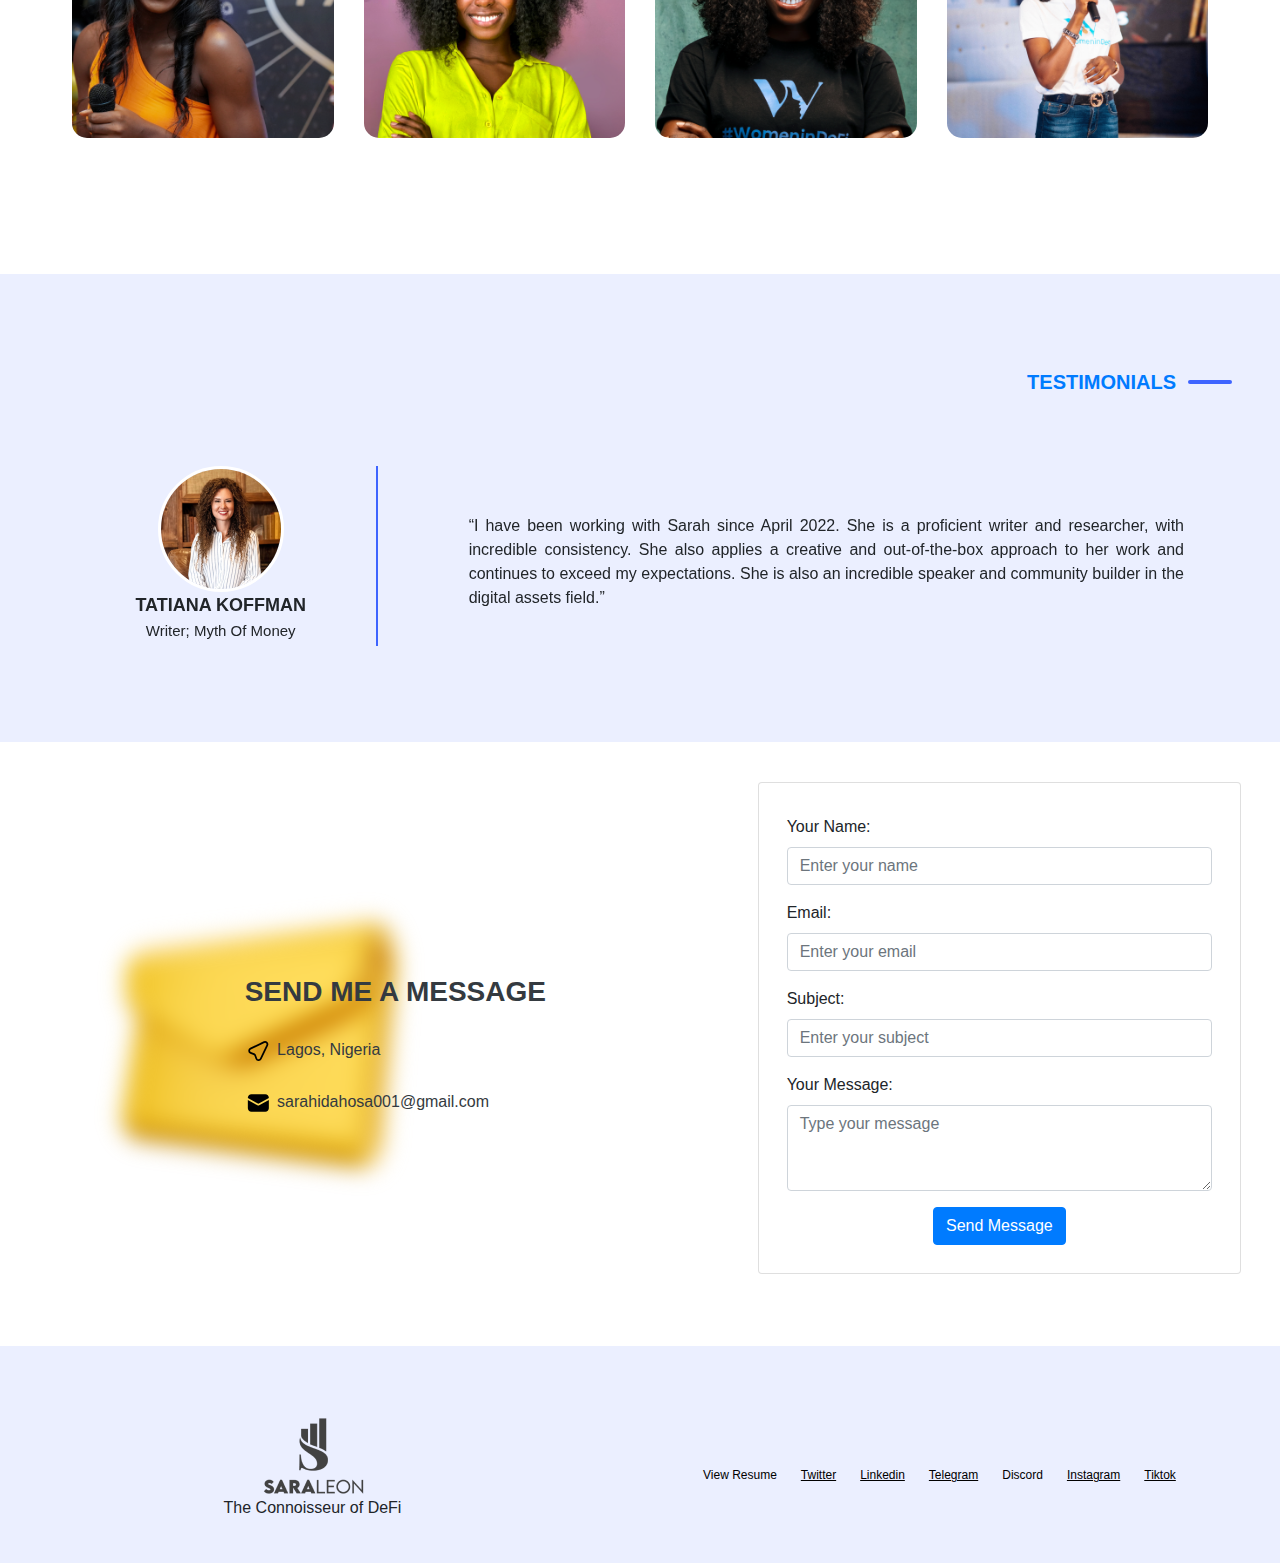
==== commit 9ad456a1: "social media links update" ====
--- a/index.html
+++ b/index.html
@@ -77,10 +77,10 @@
             </h3>
             <p class="hero-text">I am a <b class="hero-bold"> Community Growth Manager, DeFi Advocate, <br> Web3 Eduactor,</b> and the Founder; <b> Women In DeFi. </b></p>
             <div class="d-none social-links d-lg-flex flex-row align-items-center mt-3 p-3 ">
-              <a href="x.com/saraidahosa" target="_blank"><img src="assets/img/x_icon.png" class="mr-3" alt="Twitter"></a>
+              <a href="https://twitter.com/saraidahosa" target="_blank"><img src="assets/img/x_icon.png" class="mr-3" alt="Twitter"></a>
               <a href="https://www.instagram.com/sarahidahosa_/" target="_blank"><img src="assets/img/instagram_icon.svg" class="mr-3" alt="Instagram"></a>
               <a href="https://www.tiktok.com/@saraidahosa" target="_blank"><img src="assets/img/tiktok_icon.svg" class="mr-3" alt="Tiktok"></a>
-              <a href=": https://www.linkedin.com/in/sarahidahosa" target="_blank"><img src="assets/img/linkedin_icon.svg" class="mr-3" alt="LinkedIn"></a>
+              <a href="https://www.linkedin.com/in/sarahidahosa" target="_blank"><img src="assets/img/linkedin_icon.svg" class="mr-3" alt="LinkedIn"></a>
               <a href="discord.com/SaraLeon#8770" target="_blank"><img src="assets/img/discord_icon.svg" class="mr-3" alt="Discord"></a>
               <a href="https://t.me/SayraahWID" target="_blank"><img src="assets/img/telegram_icon.svg" class="mr-3" alt="Telegram"></a>
               <a href="mailto:sarahidahosa001@gmail.com" target="_blank"><img src="assets/img/gmail_icon.svg" class="mr-3" alt="Gmail"></a>
@@ -174,7 +174,7 @@
               <p class="font12">
                <b> OUR MISSION – </b>We envision a thriving, inclusive community of women in the Blockchain space, where diverse talents
                  and perspectives converge to revolutionize the Web3 landscape. Through mentorship, education, and collaboration,
-                  we strive to break down barriers, fostering innovation and leading the way towards a more equitable digital future.)
+                  we strive to break down barriers, fostering innovation and leading the way towards a more equitable digital future.
               </p>
           </div>
           <div class="col-lg-5 col-md-5 d-none d-lg-block">
@@ -184,7 +184,7 @@
           </div>
       </div>
       <div class="d-none d-lg-flex flex-row justify-content-center" style="gap: 60px;">
-        <a href="x.com/saraidahosa" class="btn btn-outline-primary d-flex align-items-center p-lg-2" style="border-radius: 12px; padding: 16px 32px; gap: 8px;"  target="_blank"><img src="assets/img/x_icon.png"  alt="Twitter"> Twitter</a>
+        <a href="https://twitter.com/saraidahosa" class="btn btn-outline-primary d-flex align-items-center p-lg-2" style="border-radius: 12px; padding: 16px 32px; gap: 8px;"  target="_blank"><img src="assets/img/x_icon.png"  alt="Twitter"> Twitter</a>
         <a href="https://www.linkedin.com/in/sarahidahosa" class="btn btn-outline-primary d-flex align-items-center p-lg-2" style="border-radius: 12px; gap: 8px;" target="_blank"><img src="assets/img/linkedin_icon.svg"  alt="LinkedIn">Linkedin</a>
         <a href="https://www.instagram.com/sarahidahosa_/" class="btn btn-outline-primary d-flex align-items-center" style="border-radius: 12px; gap: 8px;"  target="_blank"><img src="assets/img/instagram_icon.svg"  alt="Instagram">Instagram</a>
         <a href="discord.com/SaraLeon#8770" class="btn btn-outline-primary d-flex align-items-center" style="border-radius: 12px; gap: 8px;" target="_blank"><img src="assets/img/discord_icon.svg"  alt="Discord">Discord</a>
@@ -776,8 +776,8 @@
             <!-- Desktop Links -->
             <div class="desktop-links d-flex justify-content-space-between ">
               <a class="no-line mr-lg-4" href="">View Resume</a> 
-              <a class="footer-links mr-lg-4" href="x.com/saraidahosa">Twitter</a> 
-              <a class="footer-links mr-lg-4" href="linkedin.com/SarahIdahosa">Linkedin</a> 
+              <a class="footer-links mr-lg-4" href="https://twitter.com/saraidahosa">Twitter</a> 
+              <a class="footer-links mr-lg-4" href="https://www.linkedin.com/in/sarahidahosa">Linkedin</a> 
               <a class="footer-links mr-lg-4" href="https://t.me/SayraahWID">Telegram</a> 
               <a class="no-line mr-lg-4" href="discord.com/SaraLeon#8770">Discord</a> 
               <a class="footer-links mr-lg-4" href="https://www.instagram.com/sarahidahosa_/">Instagram</a> 
@@ -788,19 +788,19 @@
         
           <div class="col-6 d-md-block d-xl-none" style="padding-top: 40px;">
             <div class="mobile-icons d-flex justify-content-space-between ">
-              <a href="x.com/saraidahosa">
+              <a href="//twitter.com/saraidahosa" target="_blank">
                 <img src="assets/img/fa6-brands_square-x-twitter.svg" class="mr-2" alt="Twitter">
               </a>
-              <a href="linkedin.com/SarahIdahosa">
+              <a href="https://www.linkedin.com/in/sarahidahosa" target="_blank">
                 <img src="assets/img/mingcute_linkedin-fill.svg" class="mr-2" alt="Linkedin">
               </a>
-              <a href="https://t.me/SayraahWID">
+              <a href="https://t.me/SayraahWID" target="_blank">
                 <img src="assets/img/bi_telegram.svg" class="mr-2" alt="Telegram">
               </a>
-              <a href="https://www.instagram.com/sarahidahosa_/">
+              <a href="https://www.instagram.com/sarahidahosa_/" target="_blank">
                 <img src="assets/img/ri_instagram-fill.svg" class="mr-2" alt="Instagram">
               </a>
-              <a href="https://www.tiktok.com/@saraidahosa">
+              <a href="https://www.tiktok.com/@saraidahosa" target="_blank">
                 <img src="assets/img/ic_baseline-tiktok.svg" class="mr-2" alt="Tiktok">
               </a>
             </div>
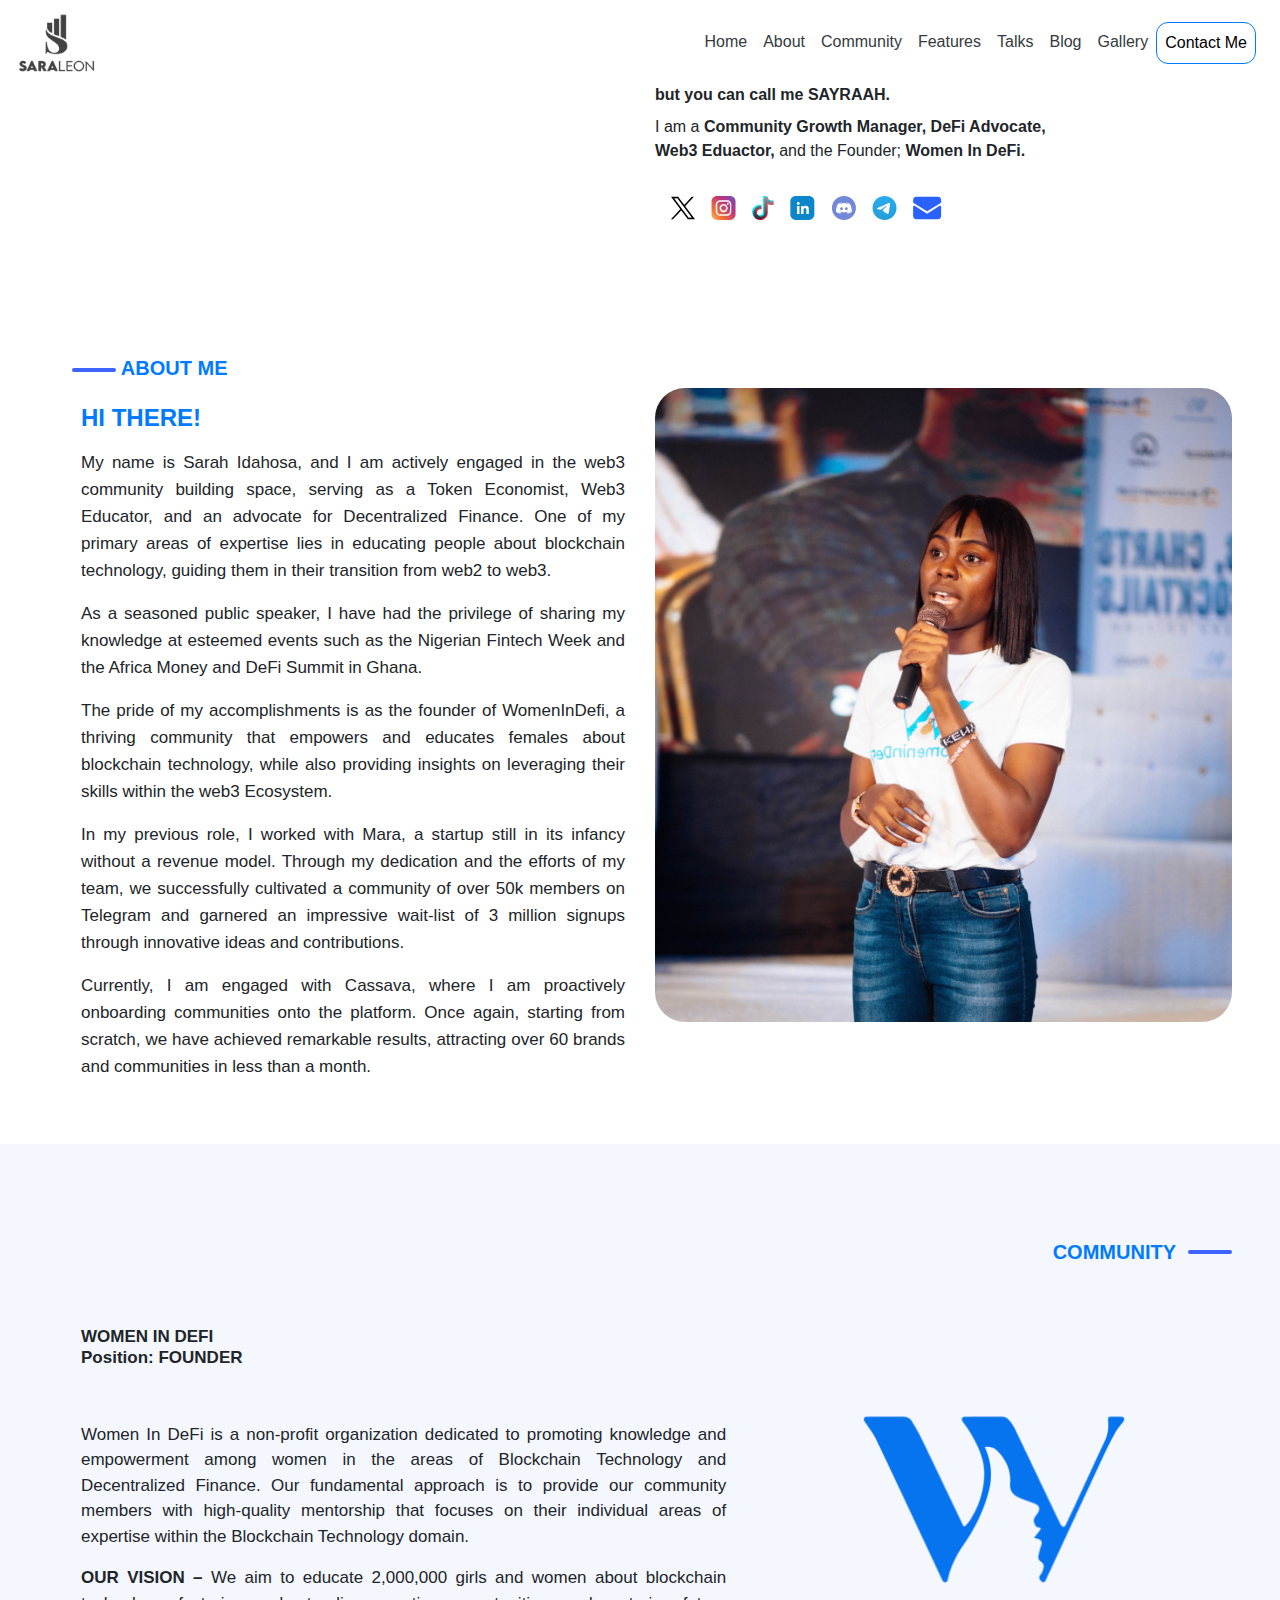
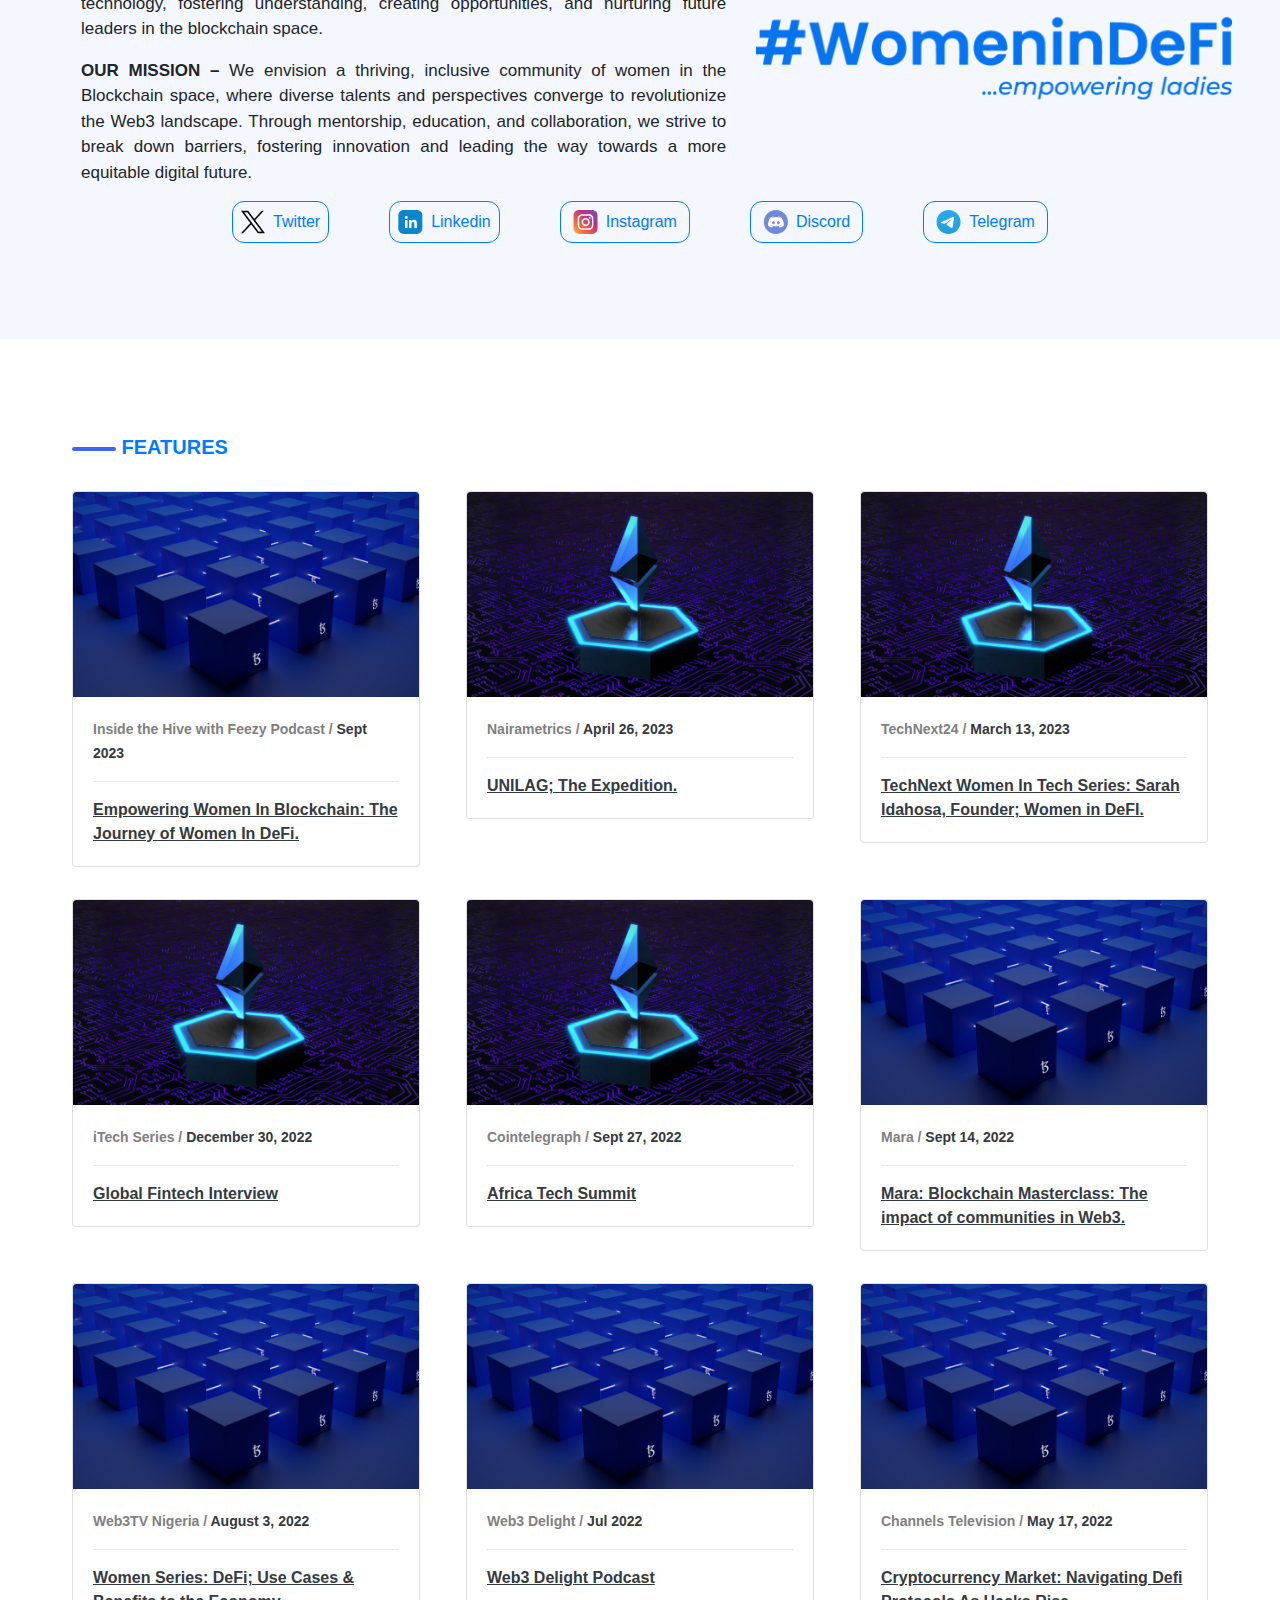
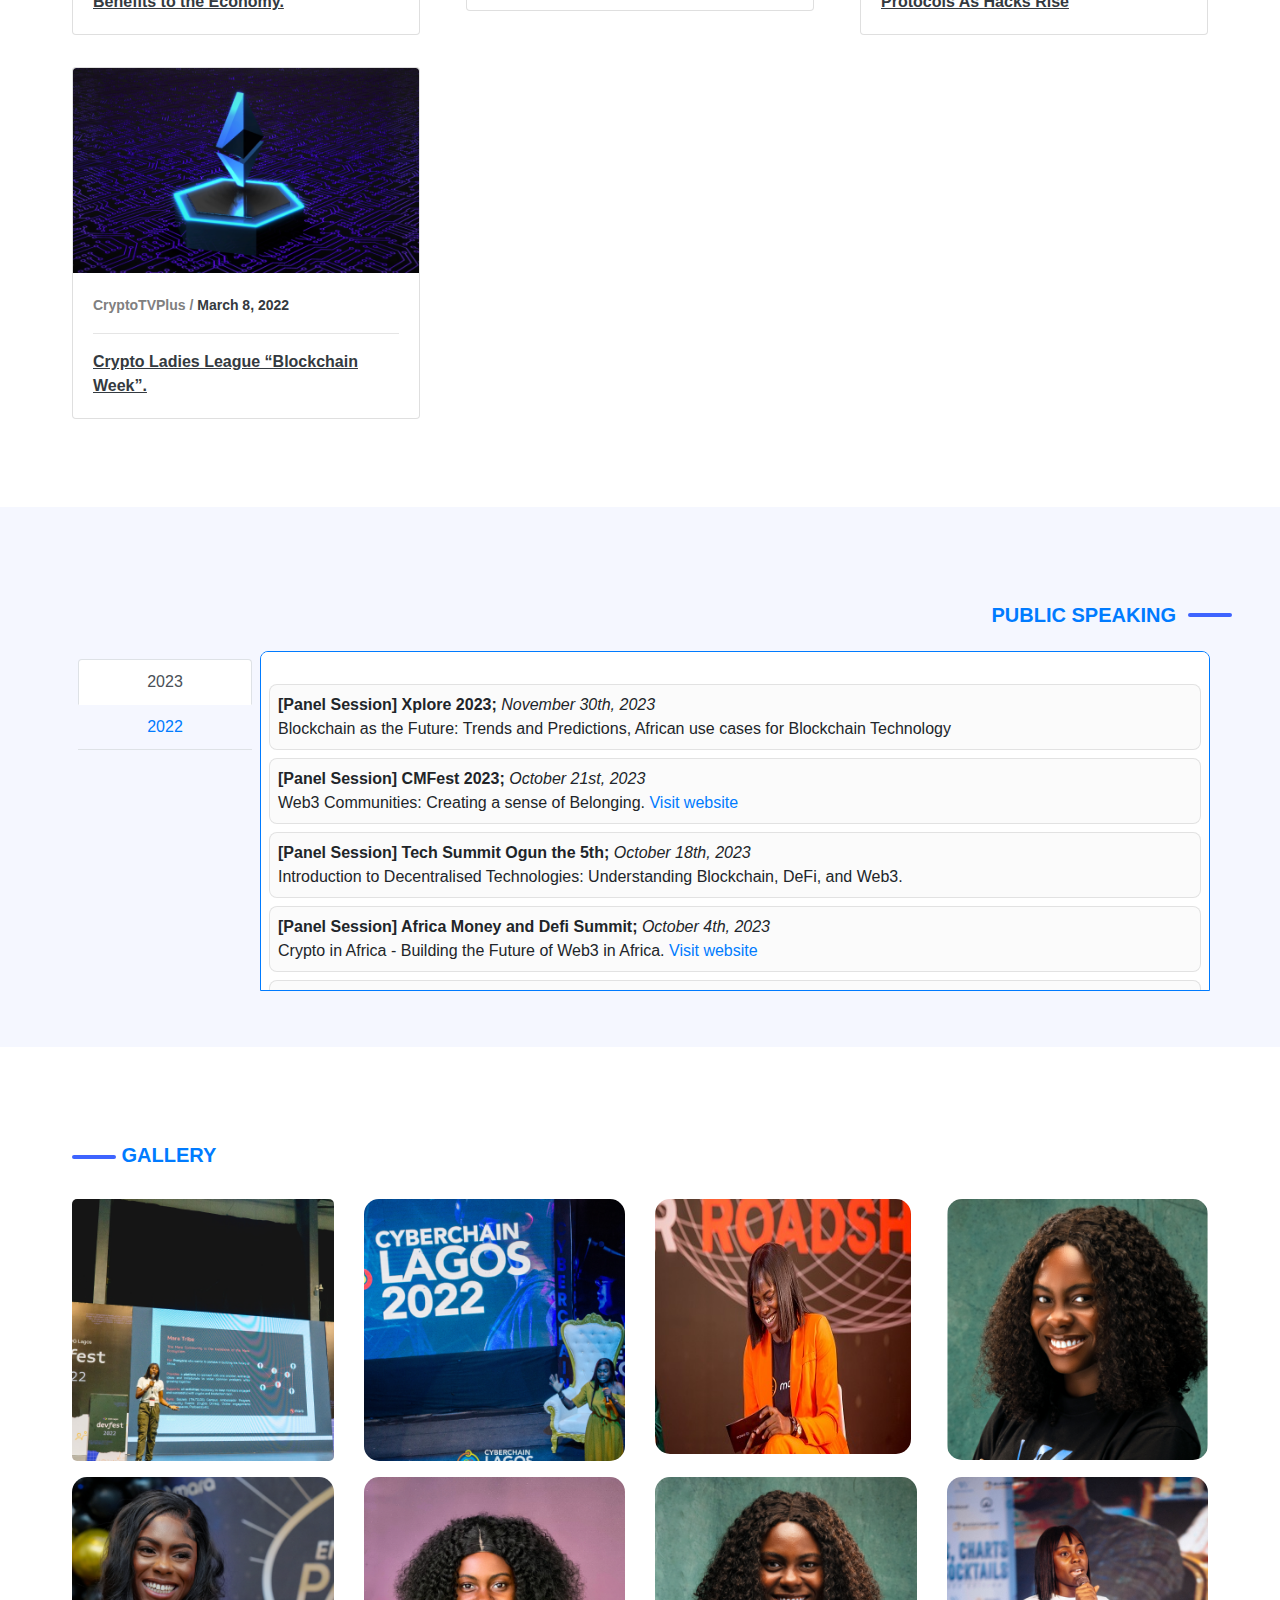
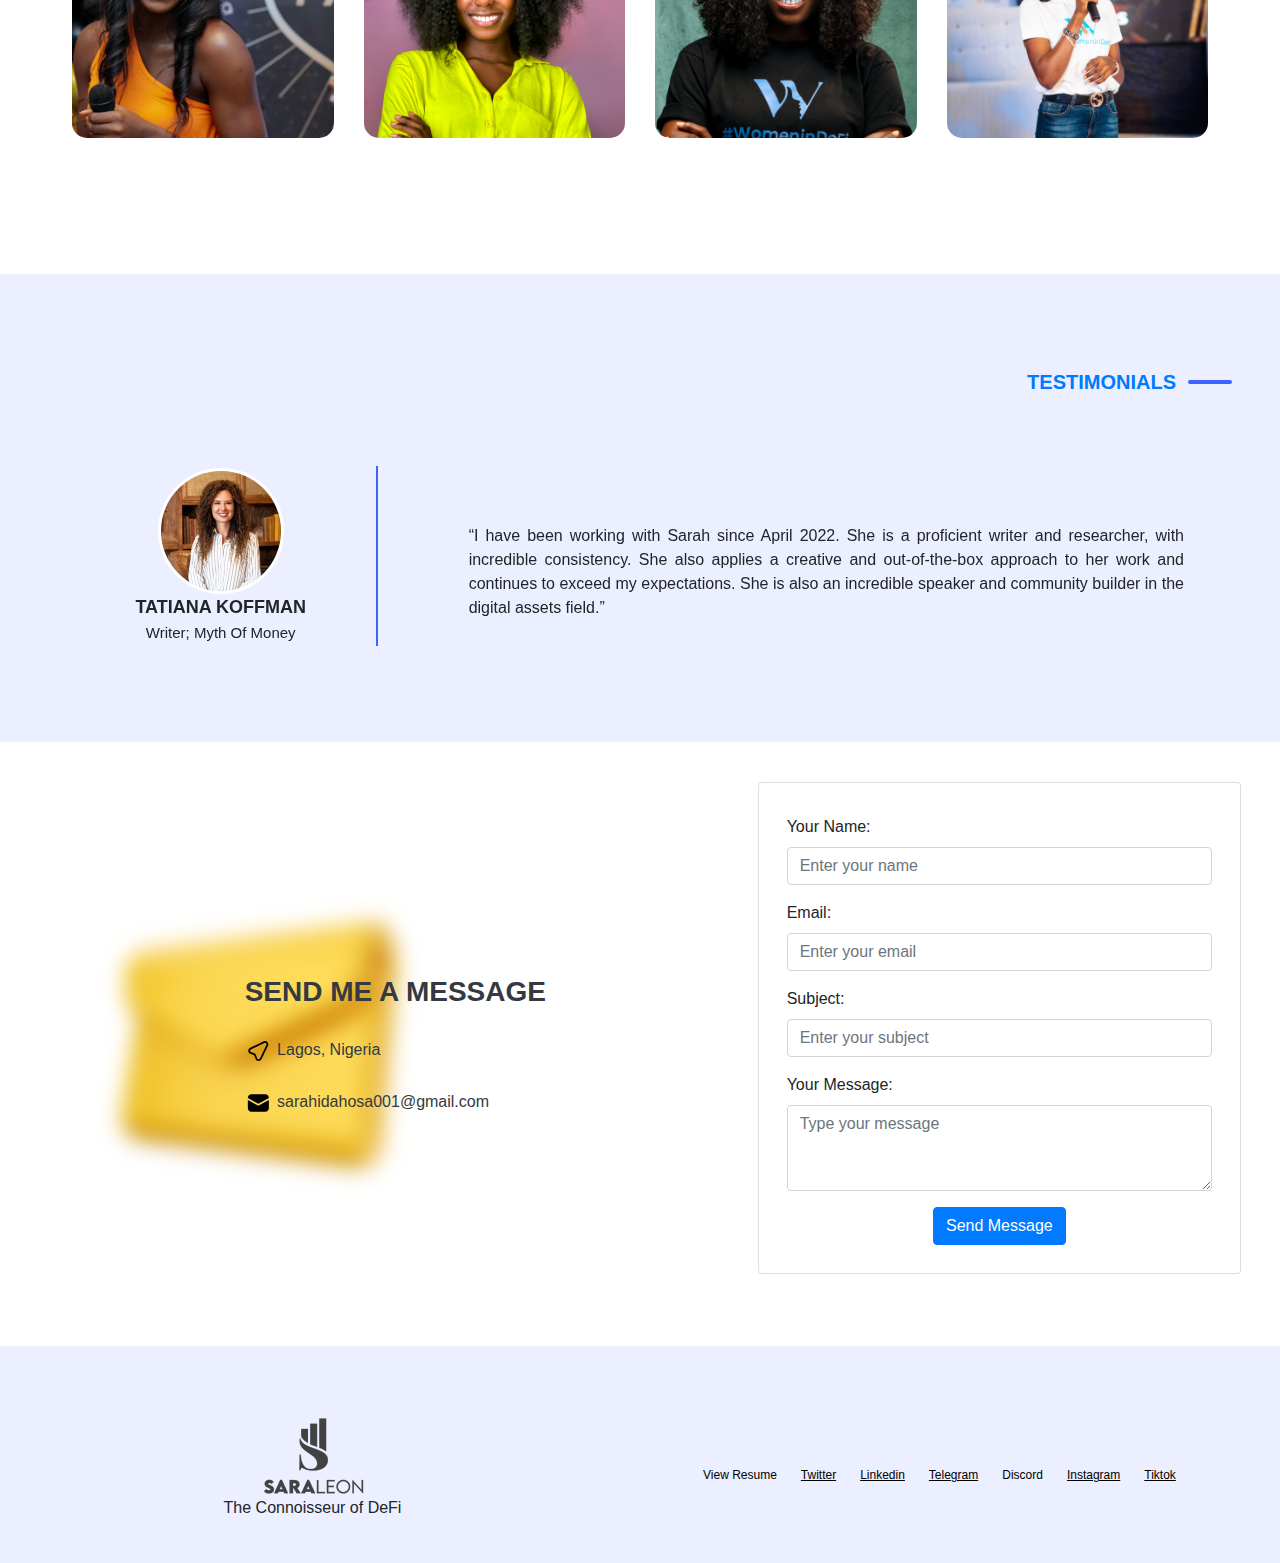
==== commit ad7808ee: "email update" ====
--- a/index.html
+++ b/index.html
@@ -11,13 +11,13 @@
   <body style="overflow-x: hidden;">
 
     <header>
-      <nav class="navbar navbar-expand-lg navbar-light bg-white fixed-top px-5 text-dark fixed-top navbar-toggleable-md">
+      <nav class="navbar navbar-expand-lg navbar-light bg-white fixed-top px-3 text-dark fixed-top navbar-toggleable-md">
         
         <a class="navbar-brand text-dark" href="#">
           <img src="assets/img/sara-logo.png" style="width: 80px; height: auto;" class="img-fluid" alt="logo">
         </a>
 
-        <button class="navbar-toggler navbar-toggler-right collapsed" type="button" data-toggle="collapse" data-target="#navbarsExampleDefault" aria-controls="navbarsExampleDefault" aria-expanded="false" aria-label="Toggle navigation">
+        <button class="navbar-toggler navbar-toggler-right collapsed" style="" type="button" data-toggle="collapse" data-target="#navbarsExampleDefault" aria-controls="navbarsExampleDefault" aria-expanded="false" aria-label="Toggle navigation">
           <!-- <span class="my-1 mx-2 close">X</span> -->
           <div class="svg-wrapper">
             <svg xmlns="http://www.w3.org/2000/svg" width="32" height="19" viewBox="0 0 32 19" fill="none">
@@ -26,11 +26,11 @@
               <rect class="line line3" x="14" y="15.58" width="18" height="2.79" rx="1.395" fill="black"/>
             </svg>
           </div>
-          
         </button>
+        
       
-        <div class="collapse navbar-collapse px-5" id="navbarsExampleDefault" style="gap: 32px;">
-          <ul class="navbar-nav ml-auto text-right" style="color: black; font-weight: 500; padding: 20px;">
+        <div class="collapse navbar-collapse " id="navbarsExampleDefault" >
+          <ul class="navbar-nav ml-auto text-right" style="color: black; font-weight: 500;">
             <li class="nav-item">
               <a class="nav-link text-dark" href="#home">Home</a>
             </li>
@@ -61,6 +61,7 @@
       </nav>
     </header>
 
+
     <!-- HERO SECTION -->
     <div class="container-fluid" id="home">
       <div class="row divv">
@@ -87,13 +88,14 @@
             </div> <br>
 
             <div class="d-lg-none text-left mt-3">
-              <a href="https://womenindefi.org/" class="text-white resume-btn">
+              <a href="/assets/Sarah Idahosa.pdf" class="text-white resume-btn" download>
                 Download Résumé <svg xmlns="http://www.w3.org/2000/svg" width="26" height="26" viewBox="0 0 26 26" fill="none">
                   <path d="M3.6499 10.9C3.6499 6.94045 3.6499 4.96015 4.8805 3.7306C6.11005 2.5 8.09035 2.5 12.0499 2.5H14.1499C18.1095 2.5 20.0898 2.5 21.3193 3.7306C22.5499 4.96015 22.5499 6.94045 22.5499 10.9V15.1C22.5499 19.0595 22.5499 21.0398 21.3193 22.2694C20.0898 23.5 18.1095 23.5 14.1499 23.5H12.0499C8.09035 23.5 6.11005 23.5 4.8805 22.2694C3.6499 21.0398 3.6499 19.0595 3.6499 15.1V10.9Z" stroke="white" stroke-width="1.575"/>
                   <path d="M8.8999 10.9H17.2999M8.8999 15.1H14.1499" stroke="white" stroke-width="1.575" stroke-linecap="round"/>
                 </svg>
               </a>
-            </div> 
+            </div>
+            
           </div>
           
         </div>
@@ -594,13 +596,13 @@
         <div class="carousel-inner p-lg-5">
           <!-- FIRST TESTIMONY -->
           <div class="carousel-item active">
-            <div class="row flex-row flex-lg-row">
+            <div class="row d-flex align-items-center flex-row flex-lg-row">
               <div class="col-3 col-lg-3 img-div text-center">
                 <img src="assets/img/tania.png" class="img-fluid testimony-img" alt=""> 
                 <span class="text-bolder d-block text-uppercase test-name" >Tatiana Koffman</span> 
                 <span class="test-title"> Writer; Myth Of Money</span>
               </div>
-              <div class="col-lg-1 col-1 ">
+              <div class="col-lg-1 col-1 img-line">
                 <img src="assets/img/Line 3.png" class="line-3" alt="">
               </div>
               <div class="col-8 col-lg-8 test-div">
@@ -726,30 +728,30 @@
     <div class="container-fluid p-4 mt-5 d-flex flex-column justify-content-center d-md-block d-xl-none mb-5" style="width: 393px; height: auto; flex-shrink: 0; position: relative;">
       <div style="position: absolute; top: 40; left: 90; width: 200px; height: 200px; background: url('assets/img/envelope.png') no-repeat center center / cover; filter: blur(3.555555820465088px);"></div>
       <div class="row justify-content-center align-items-center p-2" style="position: relative; height: 100%;">
-          <div style="display: inline-flex; height: 70.329px; flex-direction: column; justify-content: center; align-items: flex-start; gap: 16px; flex-shrink: 0;">
+          <div class="" style="display: inline-flex; height: 70.329px; flex-direction: column; justify-content: center; align-items: flex-start; gap: 16px; flex-shrink: 0;">
               <span style="font-size: 12px; font-weight: 600;" class="text-dark text-uppercase">Send Me a Message</span>
               <div class="text-dark text-bold" style="font-size: 8px; font-weight: 500;"> <img src="assets/img/location-icon.svg" alt=""> Lagos, Nigeria</div>
               <div class="text-dark text-bold" style="font-size: 8px; font-weight: 500;"> <img src="assets/img/mail-icon.svg" alt=""> sarahidahosa001@gmail.com</div>
           </div>
   
-          <div class="card" style="width: 216.573px; height: auto; flex-shrink: 0; border-radius: 6.247px; border: 0.521px solid #3E64FF; background: #ECEFFF;">
+          <div class="card" style="width: 214px; height: auto; flex-shrink: 0; border-radius: 6.247px; border: 0.521px solid #3E64FF; background: #ECEFFF; position: relative; right: -10px;">
               <div class="card-body">
-                  <form>
+                  <form method="POST">
                       <div class="form-group">
                           <label class="form-text" for="name">Your Name:</label>
-                          <input type="text" class="form-control small-input" id="name" style=" width: 174.924px; height: 20.824px; flex-shrink: 0; border-radius: 4.165px; border: 0.312px solid rgba(62, 100, 255, 0.50); background: #FFF;">
+                          <input type="text" name="name" class="form-control small-input" id="name" style=" width: 174.924px; height: 20.824px; flex-shrink: 0; border-radius: 4.165px; border: 0.312px solid rgba(62, 100, 255, 0.50); background: #FFF;">
                       </div>
                       <div class="form-group">
                           <label class="form-text" for="email">Email:</label>
-                          <input type="email" class="form-control small-input" id="email" style=" width: 174.924px; height: 20.824px; flex-shrink: 0; border-radius: 4.165px; border: 0.312px solid rgba(62, 100, 255, 0.50); background: #FFF;">
+                          <input type="email" name="email" class="form-control small-input" id="email" style=" width: 174.924px; height: 20.824px; flex-shrink: 0; border-radius: 4.165px; border: 0.312px solid rgba(62, 100, 255, 0.50); background: #FFF;">
                       </div>
                       <div class="form-group">
                           <label class="form-text" for="subject">Subject:</label>
-                          <input type="subject" class="form-control small-input" id="subject" style=" width: 174.924px; height: 20.824px; flex-shrink: 0; border-radius: 4.165px; border: 0.312px solid rgba(62, 100, 255, 0.50); background: #FFF;">
+                          <input type="subject" name="subject" class="form-control small-input" id="subject" style=" width: 174.924px; height: 20.824px; flex-shrink: 0; border-radius: 4.165px; border: 0.312px solid rgba(62, 100, 255, 0.50); background: #FFF;">
                       </div>
                       <div class="form-group">
                           <label class="form-text" for="message">Your Message:</label>
-                          <textarea class="form-control" style="width: 174.924px; height: 48.416px; flex-shrink: 0; border-radius: 4.165px; border: 0.312px solid rgba(62, 100, 255, 0.50); background: #FFF;" id="message" rows="3"></textarea>
+                          <textarea class="form-control" name="message" style="width: 174.924px; height: 48.416px; flex-shrink: 0; border-radius: 4.165px; border: 0.312px solid rgba(62, 100, 255, 0.50); background: #FFF;" id="message" rows="3"></textarea>
                       </div>
                       <div class="text-center">
                           <button type="submit" class="btn btn-primary text-center" style="font-size: 8px;">Send Message</button>
--- a/assets/style.css
+++ b/assets/style.css
@@ -1,13 +1,13 @@
 html{
   scroll-behavior: smooth;
 }
-
 /* .navbar-toggler>.close {
   display:inline;
 }
 .navbar-toggler.collapsed>.close, .navbar-toggler:not(.collapsed)>.navbar-toggler-icon {
   display:none;
 } */
+
 
 .svg-wrapper.open .line1 {
   transform: rotate(45deg);
@@ -161,7 +161,7 @@
   .jpg-text {
     background-color: white;
     color: black;
-    padding: 5px;
+    padding: 3px;
     border-radius: 5px;
   }
 
@@ -377,9 +377,24 @@
 .foot-div2{
   padding-top: 104px;
 }
+
+
 /* MOBILE VIEW */
 
 @media (max-width: 768px) {
+
+  .hero-div{
+    position: relative;
+    left: -20px;
+  }
+
+  .navbar-nav a {
+    border-bottom: 2px solid #3E64FF80;
+    /* width: 100%; */
+    border-radius: 0 0 10px 10px;
+    gap: 8px;
+  }
+  
 
   .lg-contact{
     display: none;
@@ -573,7 +588,7 @@
   .jpg-text {
   background-color: white;
   color: black;
-  padding: 5px;
+  padding: 2px;
   border-radius: 5px;
   }
 
@@ -587,6 +602,8 @@
   .testimony-img {
     width: 80%;
     height: auto;
+    position: relative;
+    align-items: center;
   }
   
   .testimony-text {
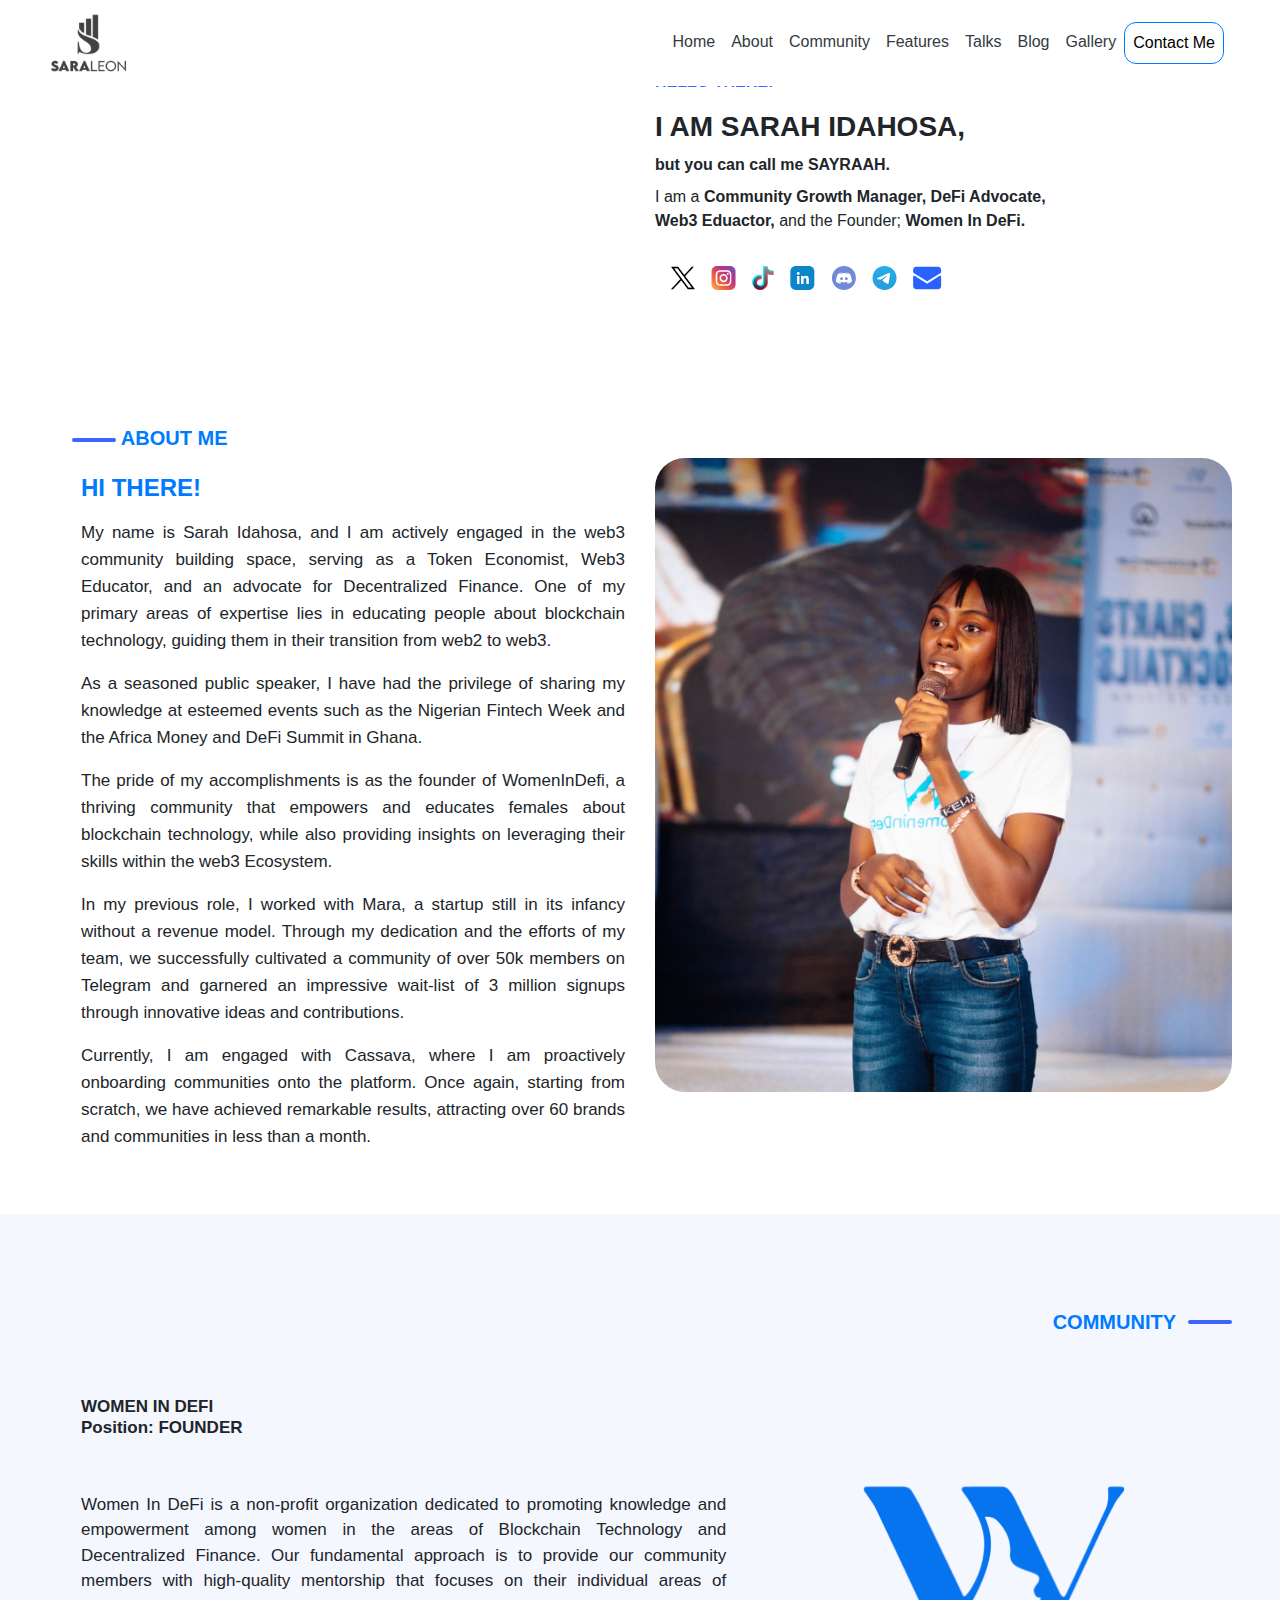
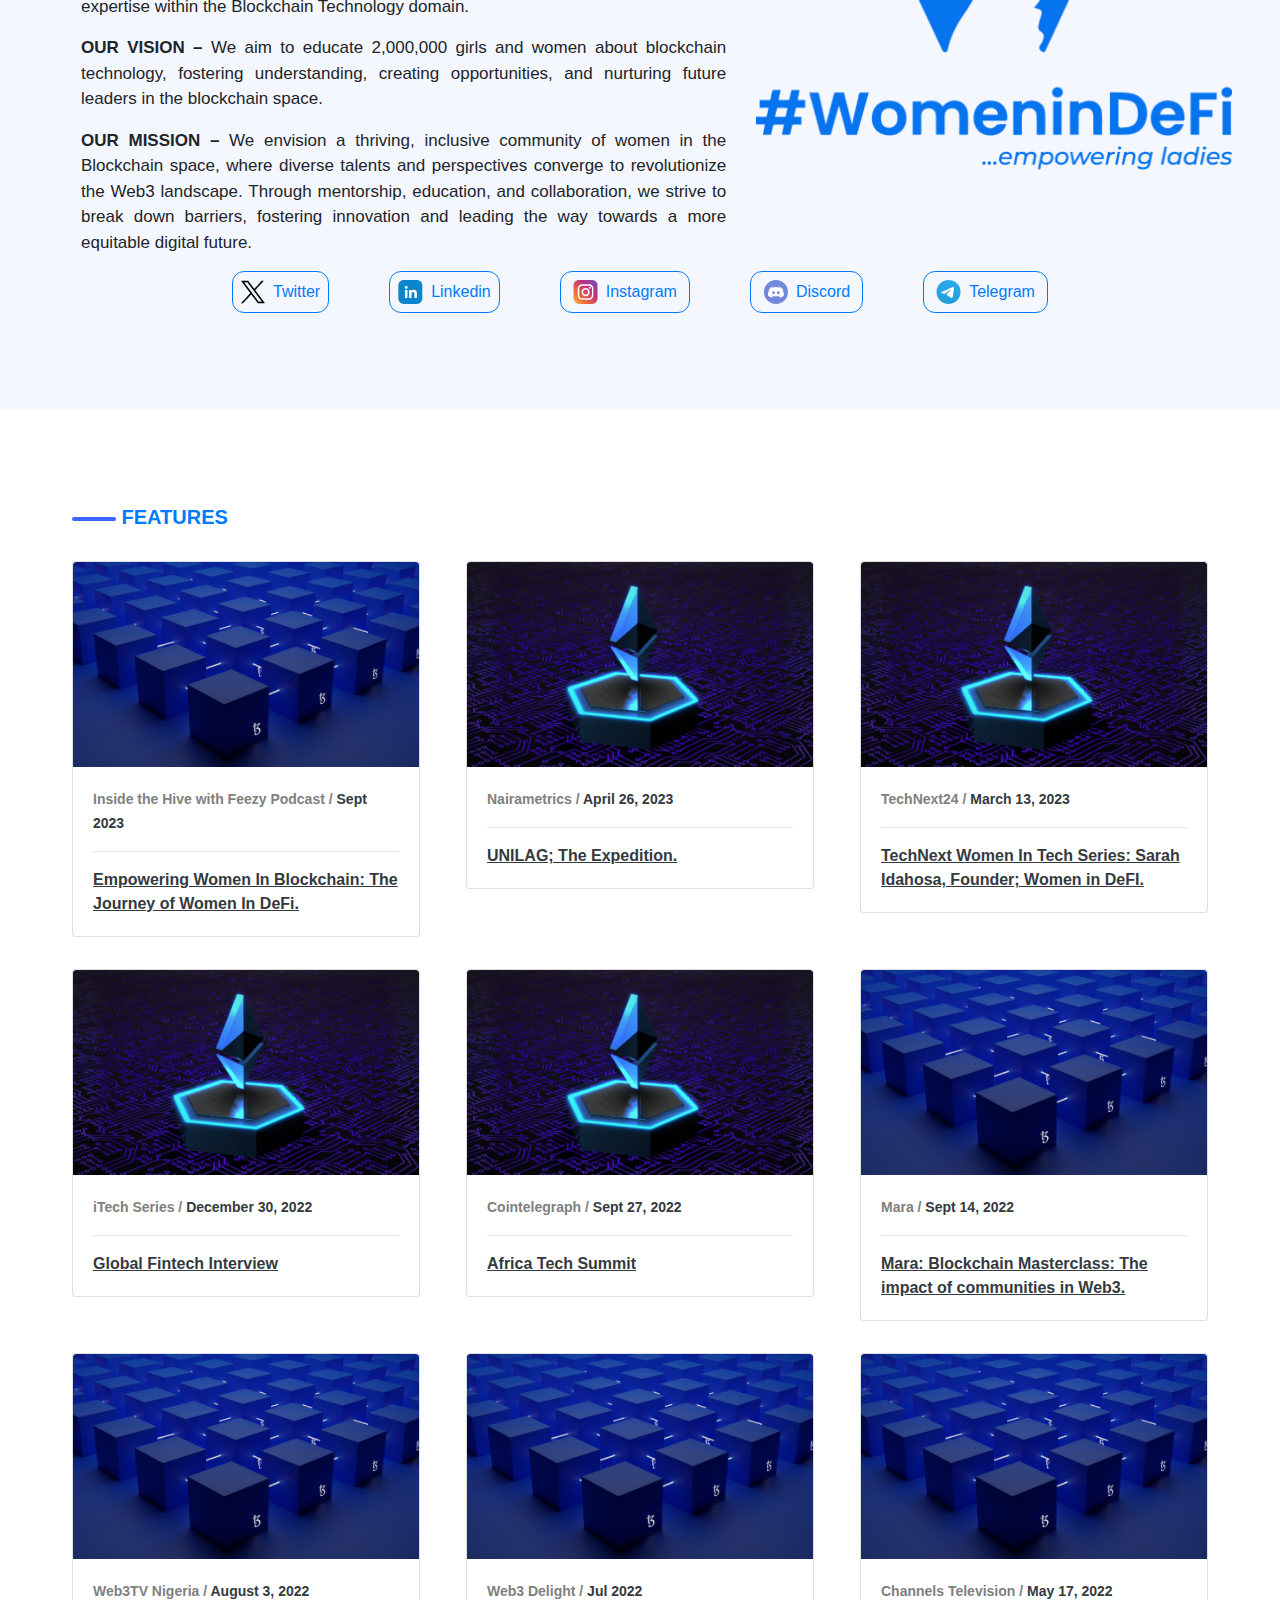
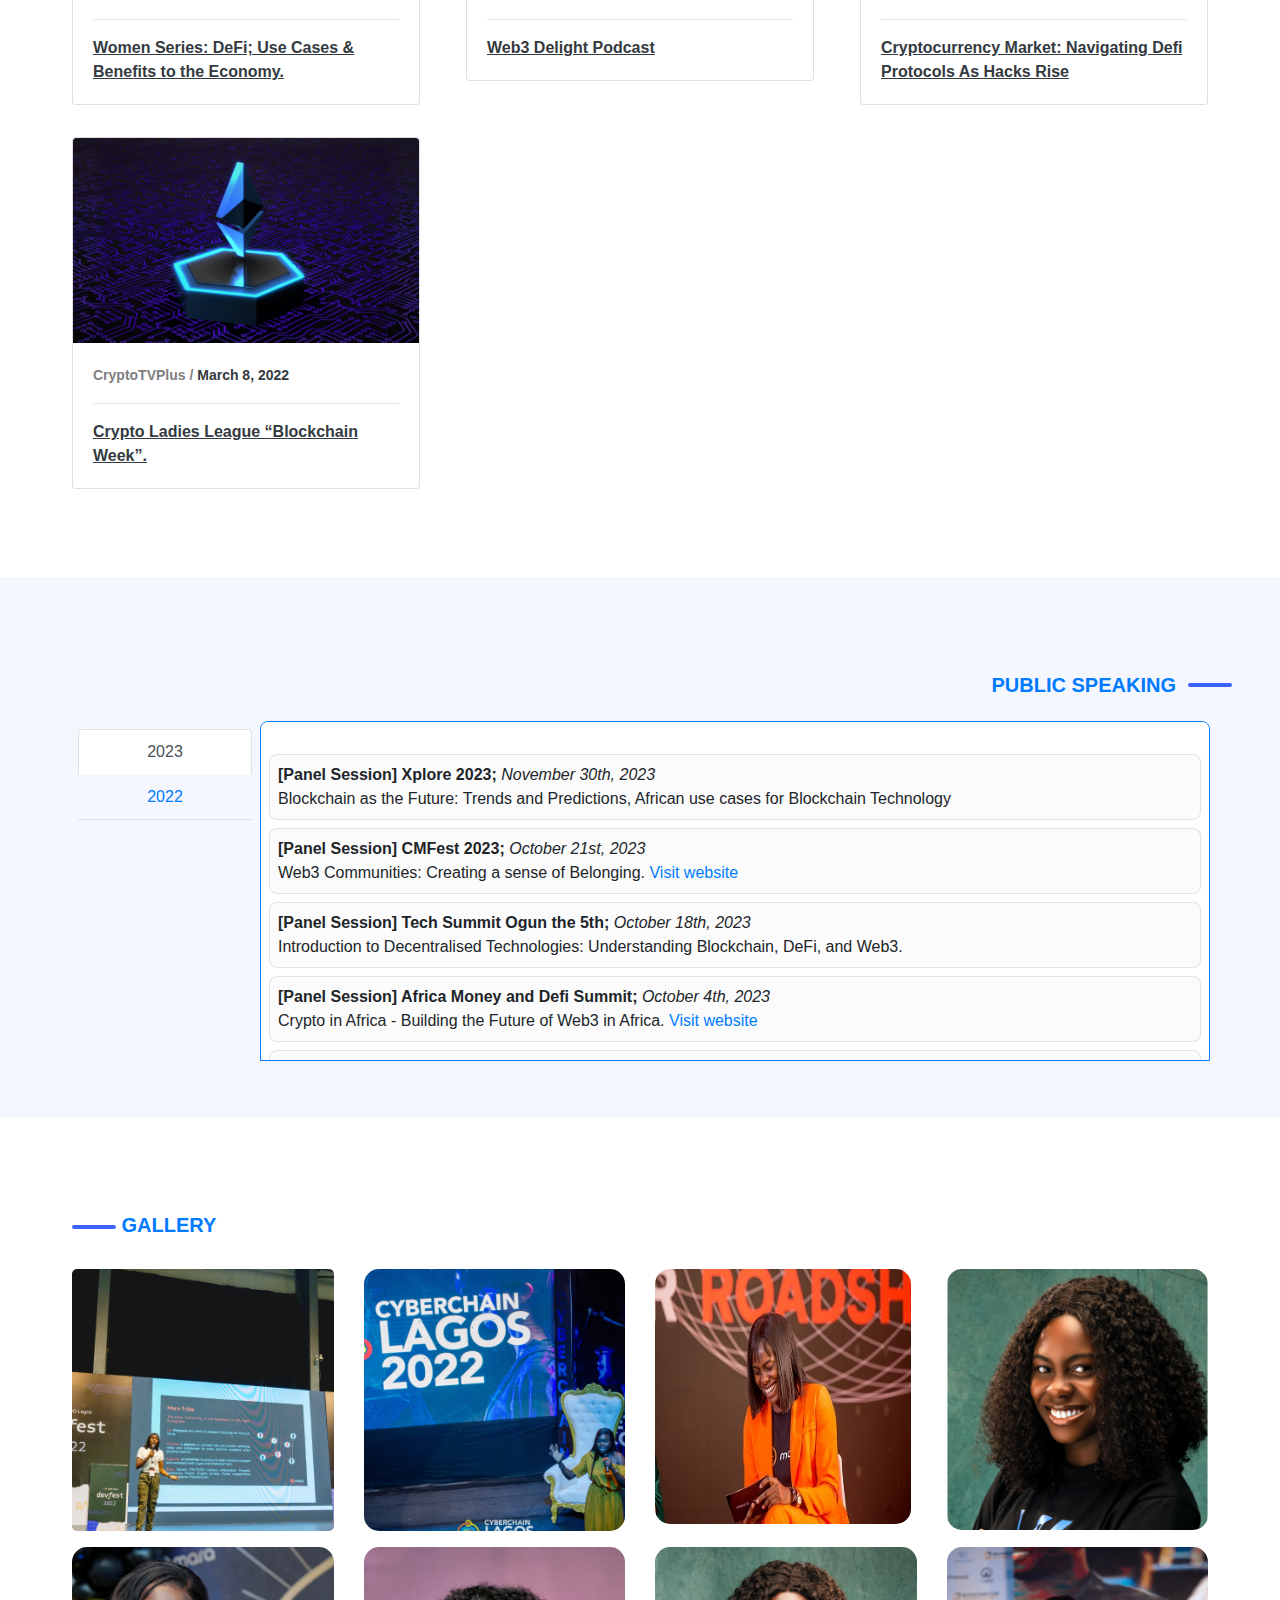
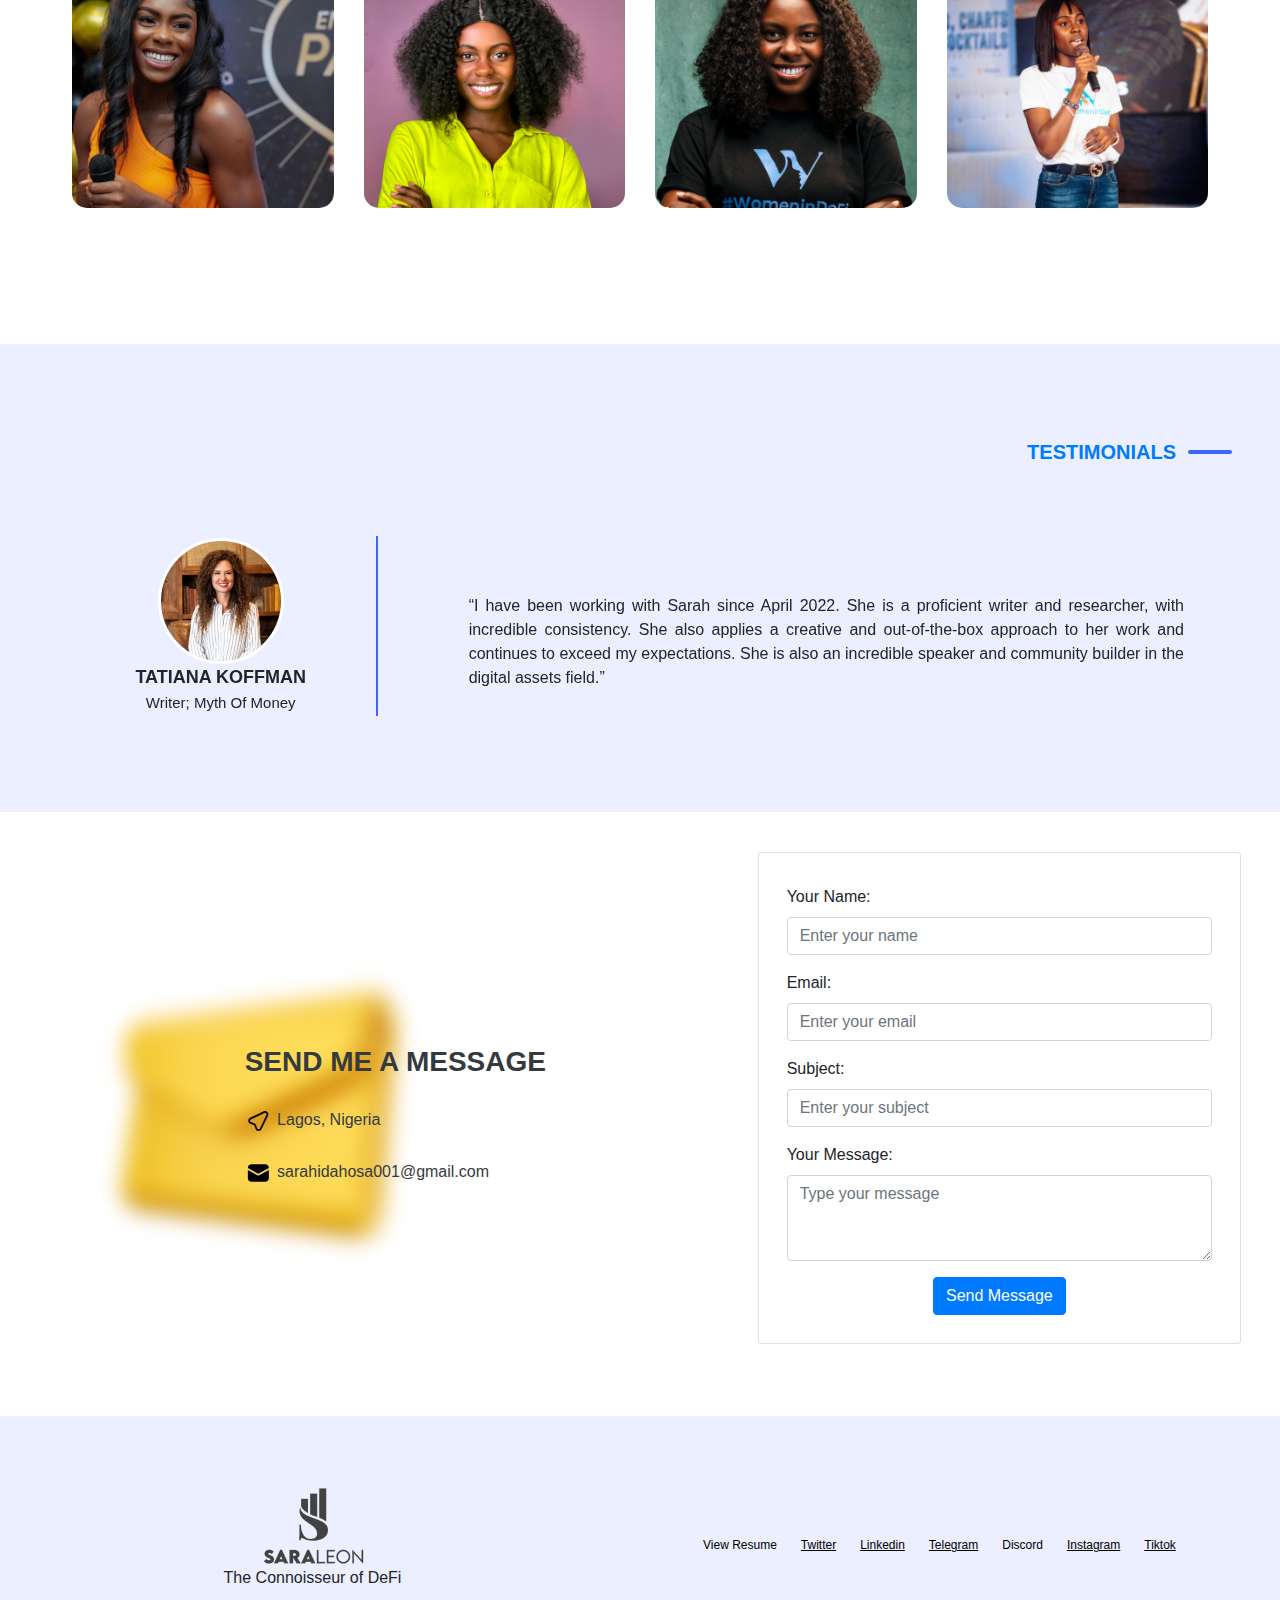
==== commit 18c91e59: "Navbar Updated" ====
--- a/index.html
+++ b/index.html
@@ -11,56 +11,46 @@
   <body style="overflow-x: hidden;">
 
     <header>
-      <nav class="navbar navbar-expand-lg navbar-light bg-white fixed-top px-3 text-dark fixed-top navbar-toggleable-md">
-        
+       <nav class="navbar navbar-expand-md navbar-light bg-white fixed-top px-5 text-dark">
         <a class="navbar-brand text-dark" href="#">
           <img src="assets/img/sara-logo.png" style="width: 80px; height: auto;" class="img-fluid" alt="logo">
         </a>
-
-        <button class="navbar-toggler navbar-toggler-right collapsed" style="" type="button" data-toggle="collapse" data-target="#navbarsExampleDefault" aria-controls="navbarsExampleDefault" aria-expanded="false" aria-label="Toggle navigation">
-          <!-- <span class="my-1 mx-2 close">X</span> -->
-          <div class="svg-wrapper">
-            <svg xmlns="http://www.w3.org/2000/svg" width="32" height="19" viewBox="0 0 32 19" fill="none">
-              <rect class="line line1" width="18" height="2.79" rx="1.395" fill="black"/>
-              <rect class="line line2" y="7.78998" width="32" height="2.79" rx="1.395" fill="black"/>
-              <rect class="line line3" x="14" y="15.58" width="18" height="2.79" rx="1.395" fill="black"/>
-            </svg>
-          </div>
+        <button class="navbar-toggler collapsed position-relative" type="button" data-toggle="collapse" data-target="#collapsingNavbar">
+            <span> </span>
+            <span> </span>
+            <span> </span>
         </button>
-        
-      
-        <div class="collapse navbar-collapse " id="navbarsExampleDefault" >
-          <ul class="navbar-nav ml-auto text-right" style="color: black; font-weight: 500;">
-            <li class="nav-item">
-              <a class="nav-link text-dark" href="#home">Home</a>
-            </li>
-            <li class="nav-item">
-              <a class="nav-link text-dark" href="#about">About</a>
-            </li>
-            <li class="nav-item">
-              <a class="nav-link text-dark" href="#community">Community</a>
-            </li>
-            <li class="nav-item">
-              <a class="nav-link text-dark" href="#features">Features</a>
-            </li>
-            <li class="nav-item">
-              <a class="nav-link text-dark" href="#talks">Talks</a>
-            </li>
-            <li class="nav-item">
-              <a class="nav-link text-dark" href="#blog">Blog</a>
-            </li>
-            <li class="nav-item">
-              <a class="nav-link text-dark" href="#gallery">Gallery</a>
-            </li>
-            <li class="nav-item">
-              <a class="nav-link btn btn-outline-primary mr-2 p-2" style="border-radius: 12px;
-              border: 1px solid var(#3E64FF); font-weight: 500; color: black;" href="#contact">Contact Me</a>
-            </li>
-          </ul>
-        </div>
-      </nav>
+        <div class="collapse navbar-collapse" id="collapsingNavbar">
+            <ul class="nav navbar-nav ml-auto text-right" style="color: black; font-weight: 500;">
+              <li class="nav-item">
+                <a class="nav-link text-dark" href="#home">Home</a>
+              </li>
+              <li class="nav-item">
+                <a class="nav-link text-dark" href="#about">About</a>
+              </li>
+              <li class="nav-item">
+                <a class="nav-link text-dark" href="#community">Community</a>
+              </li>
+              <li class="nav-item">
+                <a class="nav-link text-dark" href="#features">Features</a>
+              </li>
+              <li class="nav-item">
+                <a class="nav-link text-dark" href="#talks">Talks</a>
+              </li>
+              <li class="nav-item">
+                <a class="nav-link text-dark" href="#blog">Blog</a>
+              </li>
+              <li class="nav-item">
+                <a class="nav-link text-dark" href="#gallery">Gallery</a>
+              </li>
+              <li class="nav-item">
+                <a class="nav-link btn btn-outline-primary mr-2 p-2" style="border-radius: 12px;
+                border: 1px solid var(#3E64FF); font-weight: 500; color: black;" href="#contact">Contact Me</a>
+              </li>
+            </ul>
+        </div>
+    </nav>
     </header>
-
 
     <!-- HERO SECTION -->
     <div class="container-fluid" id="home">
--- a/assets/style.css
+++ b/assets/style.css
@@ -1,47 +1,71 @@
 html{
   scroll-behavior: smooth;
 }
-/* .navbar-toggler>.close {
-  display:inline;
-}
-.navbar-toggler.collapsed>.close, .navbar-toggler:not(.collapsed)>.navbar-toggler-icon {
-  display:none;
-} */
-
-
-.svg-wrapper.open .line1 {
-  transform: rotate(45deg);
-  transform-origin: top left;
-}
-
-.svg-wrapper.open .line2 {
-  opacity: 0;
-}
-
-.svg-wrapper.open .line3 {
-  transform: rotate(-45deg);
-  transform-origin: bottom left;
-}
-.line {
-  transition: all 1s ease;
-}
-
-.svg-wrapper.open .line1 {
-  transform: rotate(45deg);
-  transform-origin: top left;
-}
-
-.svg-wrapper.open .line2 {
-  opacity: 0;
-}
-
-.svg-wrapper.open .line3 {
-  transform: rotate(-45deg);
-  transform-origin: bottom left;
-}
-
-
-
+
+body {
+  padding-top: 70px;
+  font-family: 'Lato',sans-serif;
+}
+
+/* NAVBAR */
+.navbar-toggler:focus,
+.navbar-toggler:active {
+  outline: 0;
+}
+
+.navbar-toggler span {
+ display: block;
+ background-color: #444;
+ height: 3px;
+ width: 25px;
+ margin-top: 4px;
+ margin-bottom: 4px;
+ -webkit-transform: rotate(0deg);
+ -moz-transform: rotate(0deg);
+ -o-transform: rotate(0deg);
+ transform: rotate(0deg);
+ position: relative;
+ left: 0;
+ opacity: 1;
+}
+
+.navbar-toggler span:nth-child(1),
+.navbar-toggler span:nth-child(3) {
+ -webkit-transition: transform .35s ease-in-out;
+ -moz-transition: transform .35s ease-in-out;
+ -o-transition: transform .35s ease-in-out;
+ transition: transform .35s ease-in-out;
+}
+
+.navbar-toggler:not(.collapsed) span:nth-child(1) {
+  position: absolute;
+  left: 12px;
+  top: 10px;
+  -webkit-transform: rotate(135deg);
+  -moz-transform: rotate(135deg);
+  -o-transform: rotate(135deg);
+  transform: rotate(135deg);
+  opacity: 0.9;
+}
+
+.navbar-toggler:not(.collapsed) span:nth-child(2) {
+  height: 12px;
+  visibility: hidden;
+  background-color: transparent;
+}
+
+.navbar-toggler:not(.collapsed) span:nth-child(3) {
+  position: absolute;
+  left: 12px;
+  top: 10px;
+  -webkit-transform: rotate(-135deg);
+  -moz-transform: rotate(-135deg);
+  -o-transform: rotate(-135deg);
+  transform: rotate(-135deg);
+  opacity: 0.9;
+}
+
+/* HERO SECTION */
 .intro-text{
     display: inline-flex;
     justify-content: center;
@@ -58,6 +82,7 @@
   text-decoration: none;
 }
 
+/* FEATURES SECTION */
 .card {
   position: relative;
   overflow: hidden;
@@ -93,19 +118,14 @@
   border-radius: 50%;
 }
 
-
-.fade{
-    border-radius: 8px;
-    border: 0.6px solid rgba(0, 0, 0, 0.10);
-    background: rgba(244, 244, 244, 0.40);
-}
-
+/* TALKS SECTION */
 .panel-tab{
     border-radius: 8px; 
     border: 0.6px solid rgba(0, 0, 0, 0.10); 
     background: rgba(244, 244, 244, 0.40);
 } 
 
+/* GALLERY SECTION */
 .gallery-pic{
   border-radius: 15px;
 }
@@ -140,32 +160,41 @@
   opacity: 1;
 }
   
-  .gallery-item:hover .overlay {
-    opacity: 1;
-  }
-  
-  .icon {
-    margin: 10px;
-    cursor: pointer;
-    color: white;
-    font-size: 18px;
-    background-color: #3E64FF; /* Set background color to blue */
-    border-radius: 5px;
-    padding: 5px;
-  }
-  
-  .icon:hover {
-    transform: scale(1.2);
-  }
-  
-  .jpg-text {
-    background-color: white;
-    color: black;
-    padding: 3px;
-    border-radius: 5px;
-  }
-
-  .vert .carousel-item-next.carousel-item-left,
+.gallery-item:hover .overlay {
+   opacity: 1;
+}
+  
+.icon {
+  margin: 10px;
+  cursor: pointer;
+  color: white;
+  font-size: 18px;
+  background-color: #3E64FF; /* Set background color to blue */
+  border-radius: 5px;
+  padding: 5px;
+}
+  
+.icon:hover {
+  transform: scale(1.2);
+}
+  
+.jpg-text {
+  background-color: white;
+  color: black;
+  padding: 3px;
+  border-radius: 5px;
+}
+
+#myImg {
+  border-radius: 5px;
+  cursor: pointer;
+  transition: 0.3s;
+}
+
+#myImg:hover {opacity: 0.7;}
+
+/* TESTIMONIAL SECTION */
+.vert .carousel-item-next.carousel-item-left,
 .vert .carousel-item-prev.carousel-item-right {
     -webkit-transform: translate3d(0, 0, 0);
             transform: translate3d(0, 0, 0);
@@ -215,6 +244,7 @@
   animation-duration: 1s;
 }
 
+/* CONTACT SECTION */
 .contact-section {
   display: flex;
   justify-content: center;
@@ -255,6 +285,7 @@
   text-align: justify;
 }  
 
+/* FOOTER */
 footer{
   width: 1440px; 
   height: 299px; 
@@ -294,15 +325,7 @@
   display: none;
 }
 
-#myImg {
-  border-radius: 5px;
-  cursor: pointer;
-  transition: 0.3s;
-}
-
-#myImg:hover {opacity: 0.7;}
-
-/* The Modal (background) */
+/* MODAL BACKGROUND */
 .modal {
   display: none; /* Hidden by default */
   position: fixed; /* Stay in place */
@@ -317,7 +340,7 @@
   background-color: rgba(0,0,0,0.9); /* Black w/ opacity */
 }
 
-/* Modal Content (Image) */
+/* MODAL CONTENT */
 .modal-content {
   margin: auto;
   display: block;
@@ -325,7 +348,7 @@
   max-width: 700px;
 }
 
-/* Caption of Modal Image (Image Text) - Same Width as the Image */
+/* MODAL CAPTION */
 #caption {
   margin: auto;
   display: block;
@@ -337,7 +360,7 @@
   height: 150px;
 }
 
-/* Add Animation - Zoom in the Modal */
+/* ZOOM IN THE MODAL */
 .modal-content, #caption {
   animation-name: zoom;
   animation-duration: 0.6s;
@@ -348,7 +371,7 @@
   to {transform:scale(1)}
 }
 
-/* The Close Button */
+/* CLOSE BUTTON */
 .close {
   position: absolute;
   top: 15px;
@@ -383,47 +406,25 @@
 
 @media (max-width: 768px) {
 
+  /* NAVBAR */
+  .navbar-nav a {
+    border-bottom: 2px solid #3E64FF80;
+    border-radius: 0 0 10px 10px;
+    gap: 8px;
+  }
+
+  ul{
+    padding: 0;
+    position: relative;
+    top: -20px;
+  }
+
+  /* HERO SECTION */
   .hero-div{
     position: relative;
     left: -20px;
   }
-
-  .navbar-nav a {
-    border-bottom: 2px solid #3E64FF80;
-    /* width: 100%; */
-    border-radius: 0 0 10px 10px;
-    gap: 8px;
-  }
-  
-
-  .lg-contact{
-    display: none;
-  }
-  .foot-div1{
-    padding-top: 12px;
-  }
-  
-  .foot-div2{
-    padding-top: 32px;
-    display: none;
-  }
-
-  .con{
-    display: none;
-  }
-
-  footer{
-    height: 110px;
-  }
-
-  .desktop-links{
-    display: none !important;
-  }
-
-  .foot-logo{
-    padding-top: 20px;
-  }
-
+  
   #home {
     background: url('img/hero-img.jfif') no-repeat center center fixed; 
     -webkit-background-size: cover;
@@ -548,10 +549,12 @@
     }
   }
   
+  /* FEATURES SECTION */
   .extra-card {
     animation-duration: 0.5s;
   }
 
+  /* TALKS */
   .tab-text{
     color: black;
     font-size: 12px;
@@ -562,6 +565,7 @@
     font-size: 10px;
   }
 
+  /* GALLERY */
   .gallery-item{
     width: 170px;
     max-height: 150px;
@@ -592,6 +596,7 @@
   border-radius: 5px;
   }
 
+  /* TESTIMONIAL */
   .test-div {
     display: flex;
     flex-direction: column;
@@ -637,21 +642,7 @@
     height: 100px;
   }
 
-  .small-text{
-    font-size: 8px;
-    font-weight: 500;
-  }
-
-  .small-text-1{
-    font-size: 12px;
-    font-weight: 600;
-  }
-
-  .small-img{
-    width: 15.6px;
-    height: 15.6px;
-  }
-
+  /* CONTACT SECTION */
   .small-input{
     width: 174.924px; 
     height: 20.824px; 
@@ -670,6 +661,31 @@
     width: 100%;
   }
   
+  /* FOOTER */
+  .lg-contact{
+    display: none;
+  }
+  .foot-div1{
+    padding-top: 12px;
+  }
+  
+  .foot-div2{
+    padding-top: 32px;
+    display: none;
+  }
+
+  .con{
+    display: none;
+  }
+
+  .desktop-links{
+    display: none !important;
+  }
+
+  .foot-logo{
+    padding-top: 20px;
+  }
+
   footer{
     height: 110px;
     flex-shrink: 0;
@@ -677,8 +693,8 @@
 
   .foot-logo{
     width: 63.552px;
-height: 48px;
-flex-shrink: 0;
+    height: 48px;
+    flex-shrink: 0;
   }
 
 }
@@ -687,16 +703,5 @@
 
 
 @media (min-width: 768px) and (max-width: 1024px) {
-    /* CSS rules for medium-sized screens (tablets) go here */
-    .container-fluid {
-     /* Adjust the width and height as needed */
-    width: 100%;
-    height: auto;
-    }
-   
-  .row {
-     /* Adjust the flex properties as needed */
-    flex-direction: column;
-  }
-        /* Add more rules as needed */
-}
+  
+}
